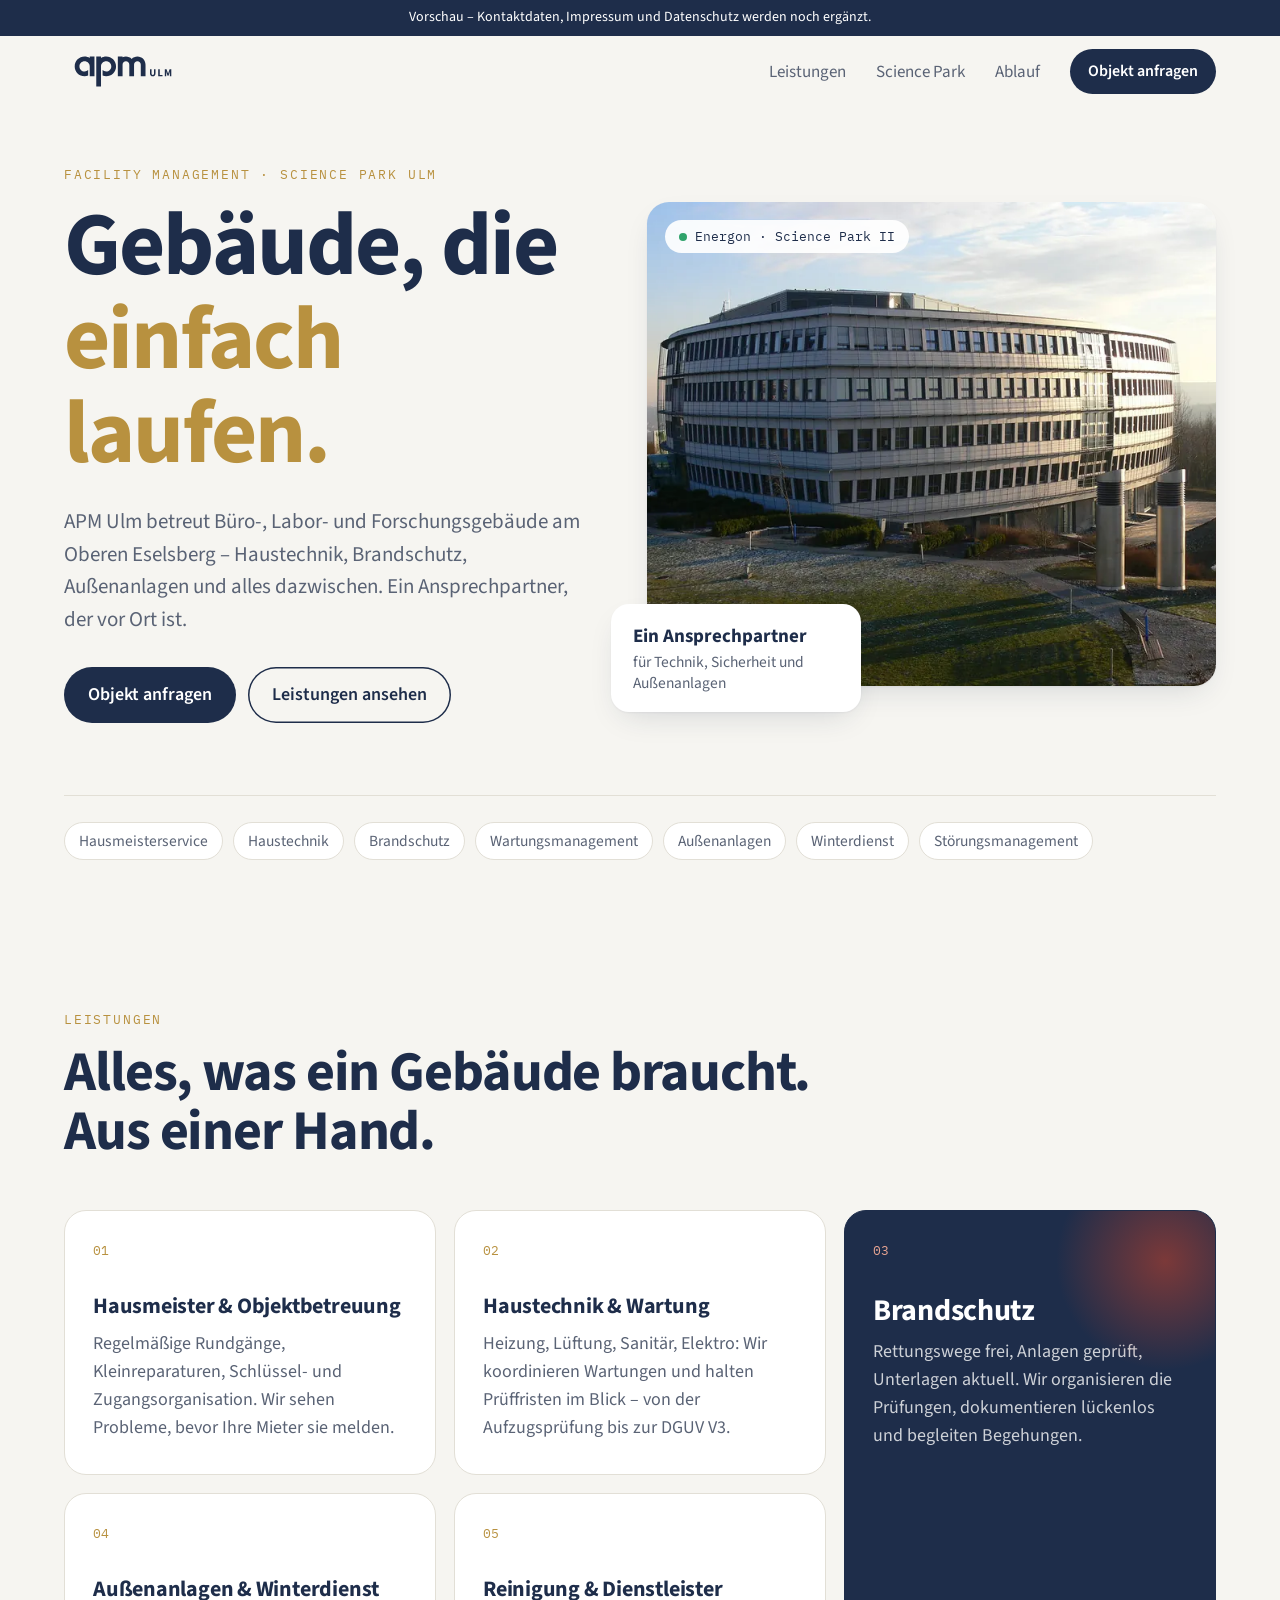
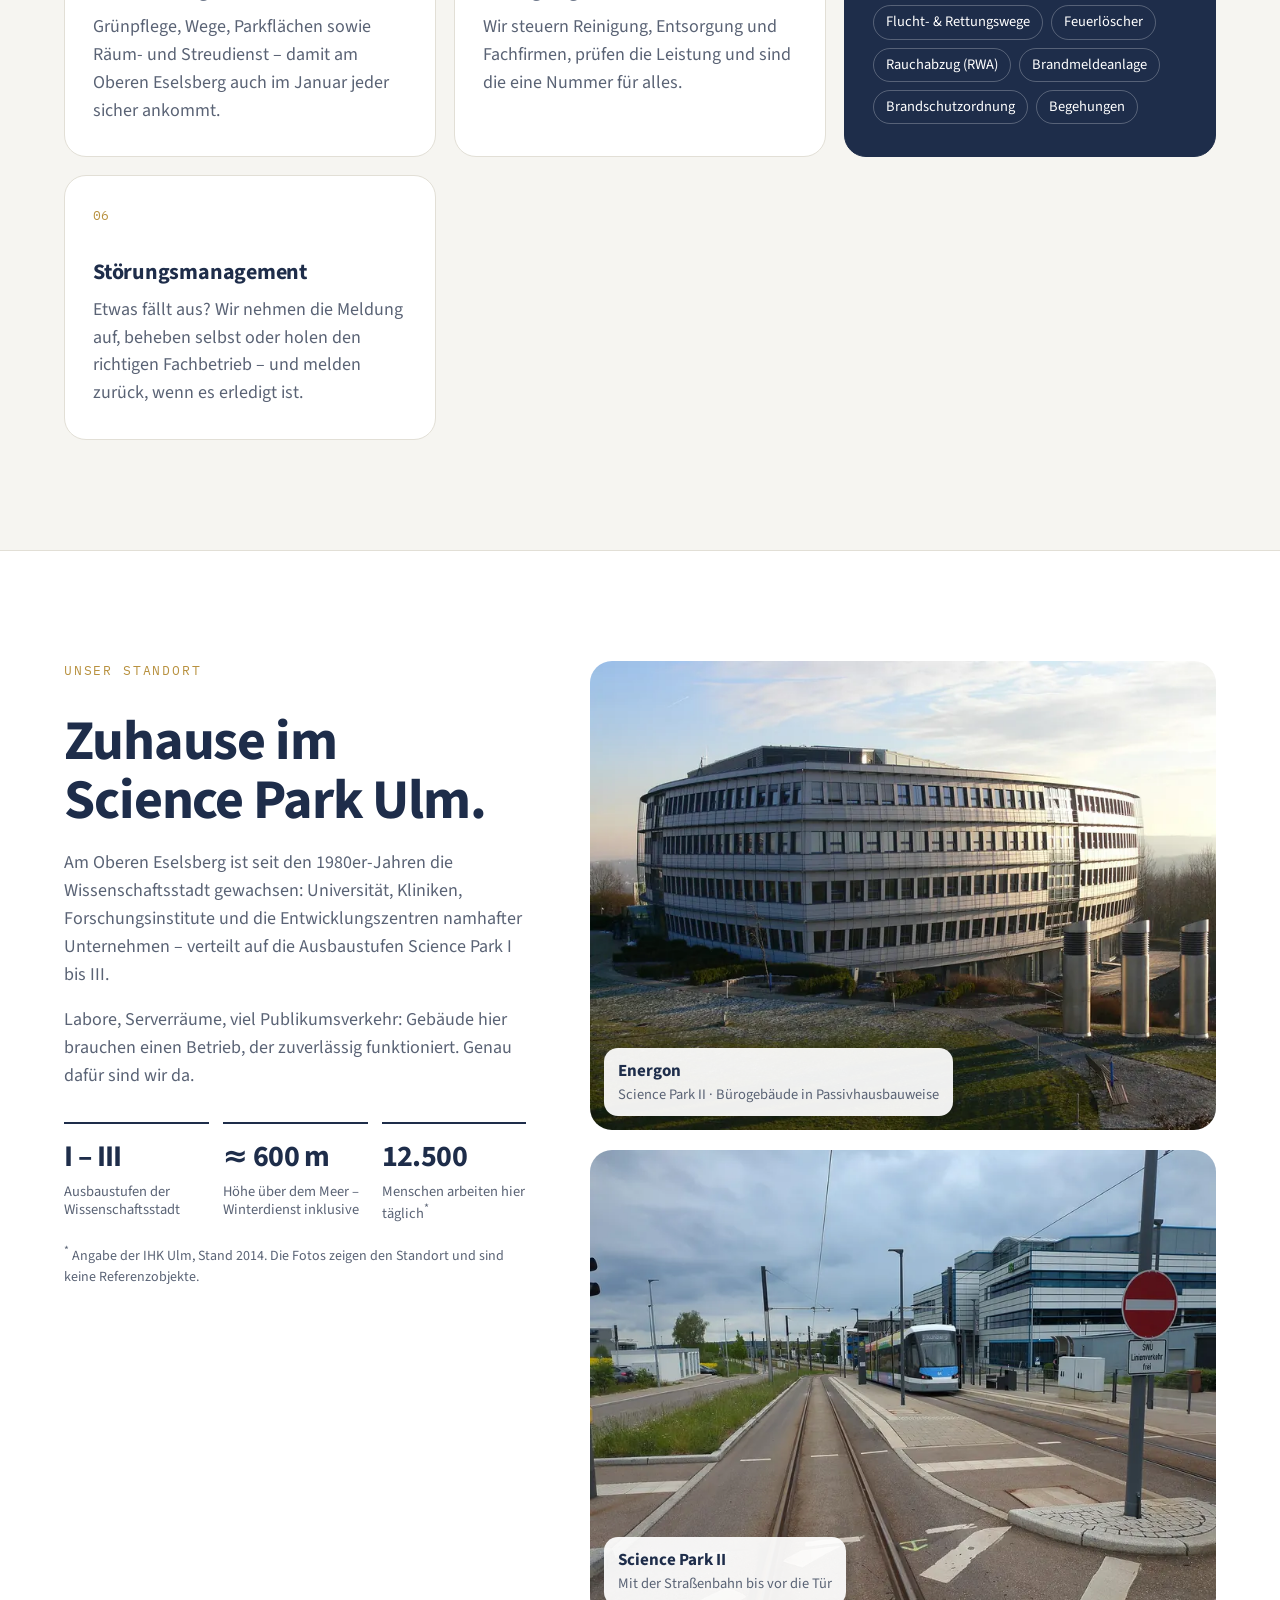
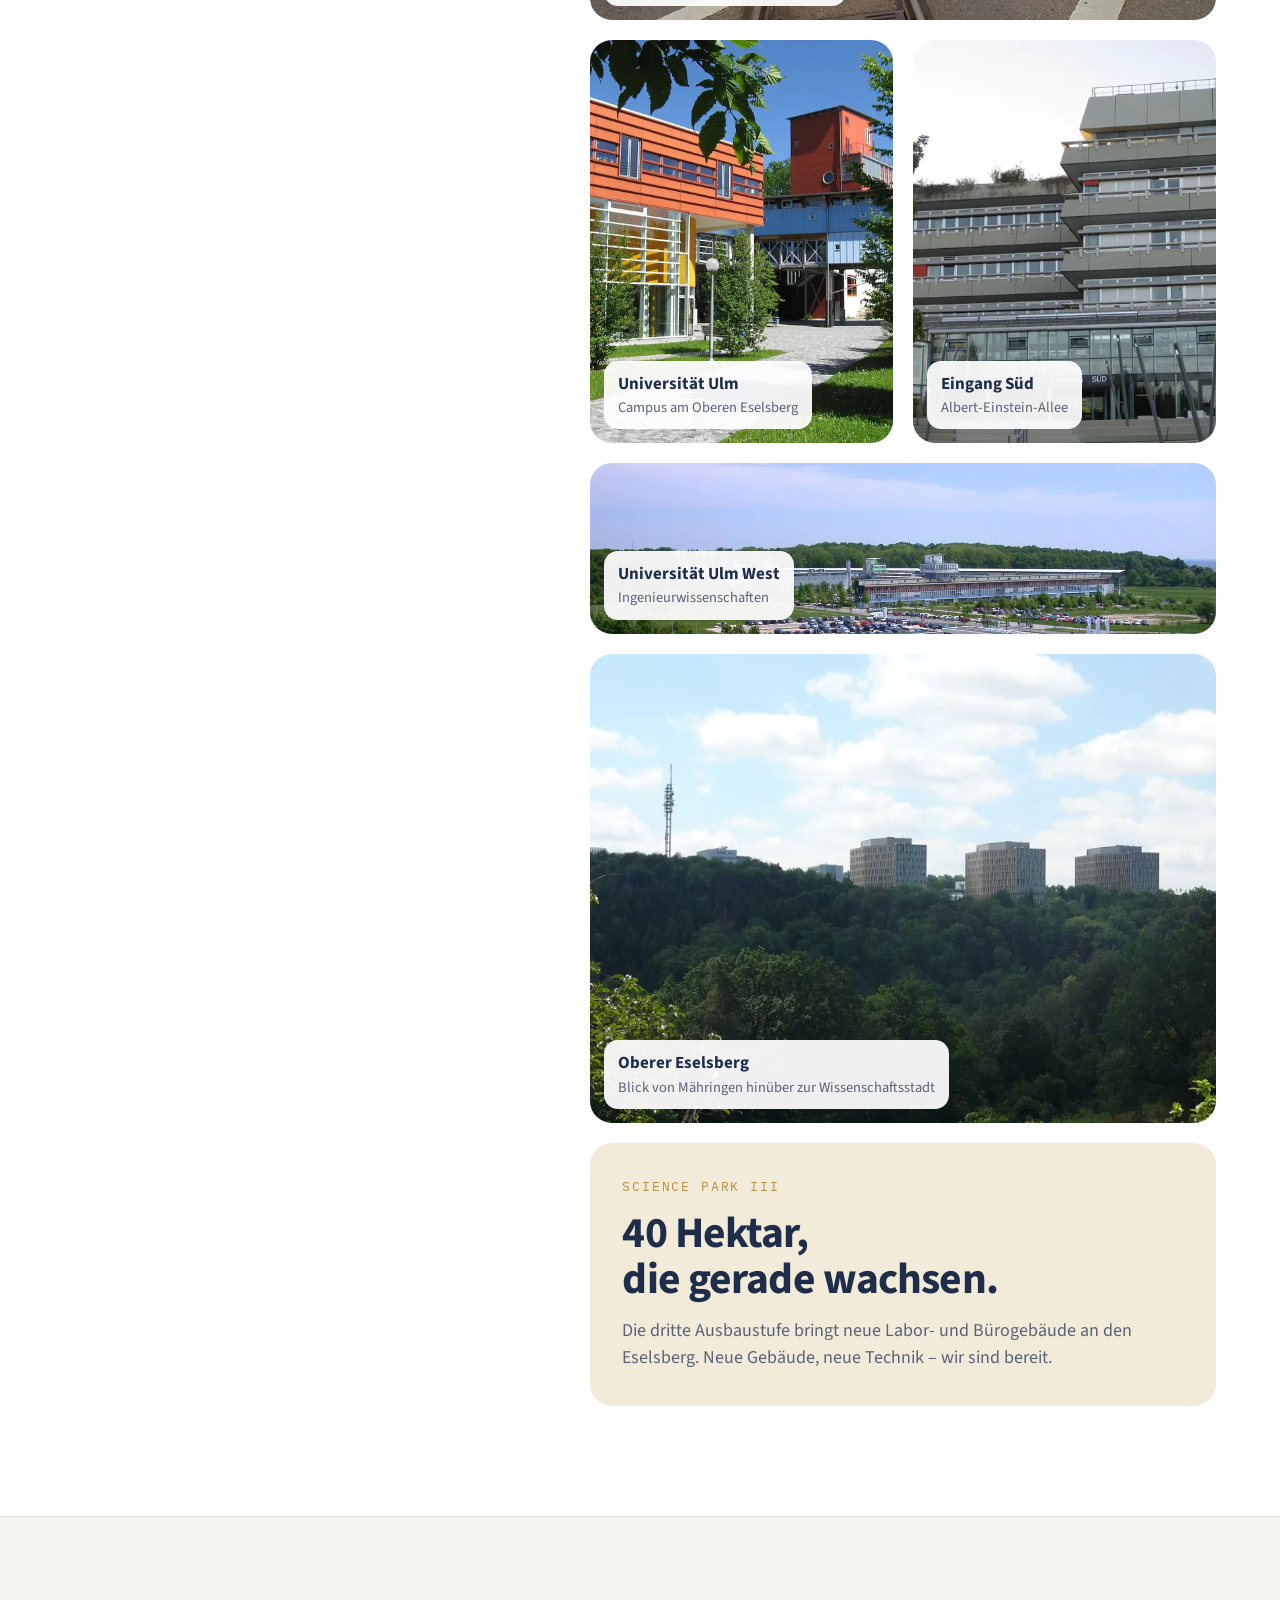
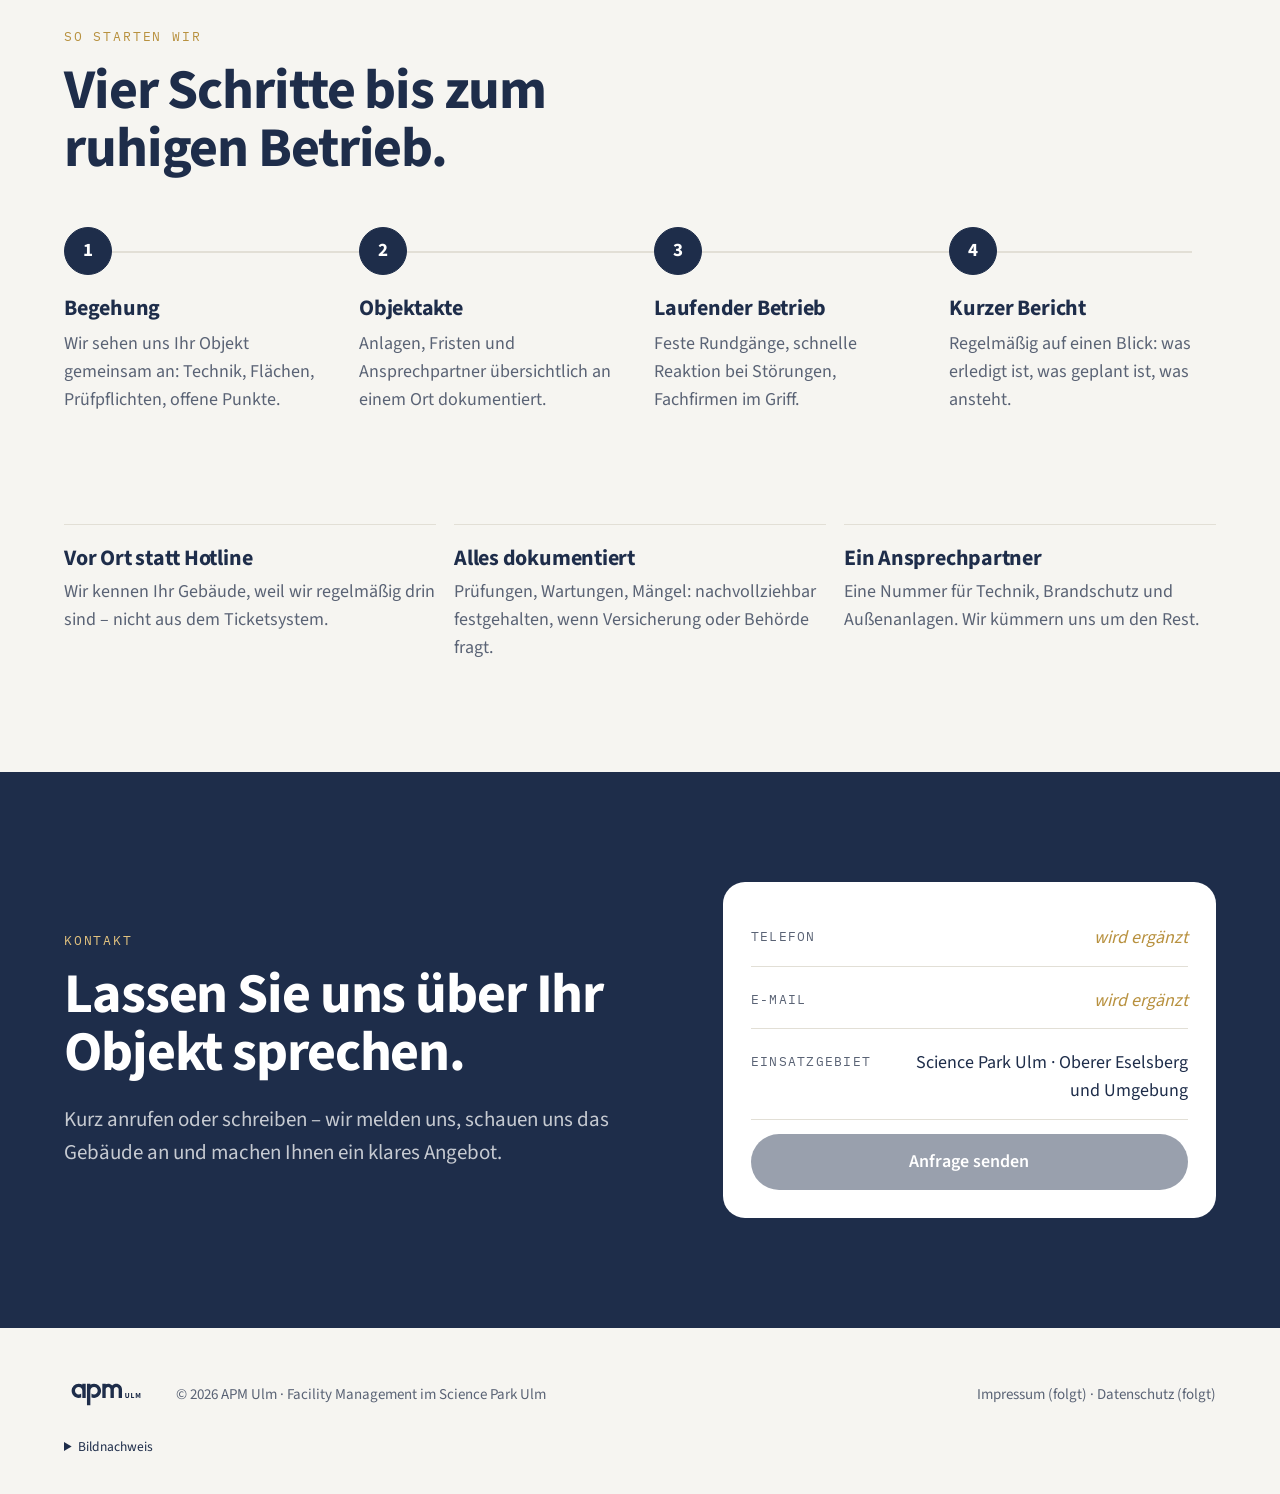
==== index.html @ f55503a0 "APM Ulm: Website V2 – Facility Management Science Park Ulm (hell) Co-Authored-By: Claude Opus 5.5 <n" ====
<!doctype html>
<html lang="de">
<head>
<meta charset="utf-8">
<meta name="viewport" content="width=device-width, initial-scale=1">
<title>APM Ulm – Facility Management im Science Park Ulm</title>
<meta name="description" content="Facility Management und Hausmeisterservice im Science Park Ulm: Haustechnik, Brandschutz, Außenanlagen, Winterdienst und Störungsmanagement aus einer Hand.">
<meta name="robots" content="noindex, nofollow">
<meta property="og:title" content="APM Ulm – Facility Management im Science Park Ulm">
<meta property="og:description" content="Gebäude, die einfach laufen. Haustechnik, Brandschutz und Objektbetreuung am Oberen Eselsberg.">
<meta property="og:image" content="img/energon-1600.webp">
<meta name="theme-color" content="#F6F5F1">
<link rel="icon" href="img/logo.svg" type="image/svg+xml">
<link rel="preload" href="fonts/source-sans-3.woff2" as="font" type="font/woff2" crossorigin>
<link rel="stylesheet" href="style.css">
</head>
<body>

<div class="vorschau">Vorschau – Kontaktdaten, Impressum und Datenschutz werden noch ergänzt.</div>

<header class="kopf" id="top">
  <div class="wrap kopf-in">
    <a href="#top" class="logo" aria-label="APM Ulm – zur Startseite"><img src="img/logo.svg" alt="APM Ulm" width="132" height="58"></a>
    <nav class="nav" aria-label="Hauptnavigation">
      <a href="#leistungen">Leistungen</a>
      <a href="#standort">Science Park</a>
      <a href="#ablauf">Ablauf</a>
      <a href="#kontakt" class="btn btn-klein">Objekt anfragen</a>
    </nav>
    <button class="menu-btn" aria-label="Menü öffnen" aria-expanded="false"><span></span><span></span></button>
  </div>
</header>

<main>

<!-- HERO -->
<section class="hero">
  <div class="wrap hero-grid">
    <div class="hero-text">
      <p class="eyebrow reveal">Facility Management · Science Park Ulm</p>
      <h1 class="reveal">Gebäude, die <em>einfach laufen.</em></h1>
      <p class="lead reveal">APM Ulm betreut Büro-, Labor- und Forschungsgebäude am Oberen Eselsberg – Haustechnik, Brandschutz, Außenanlagen und alles dazwischen. Ein Ansprechpartner, der vor Ort ist.</p>
      <div class="hero-cta reveal">
        <a href="#kontakt" class="btn">Objekt anfragen</a>
        <a href="#leistungen" class="btn btn-linie">Leistungen ansehen</a>
      </div>
    </div>
    <figure class="hero-bild reveal">
      <img src="img/energon-1600.webp" srcset="img/energon-800.webp 800w, img/energon-1600.webp 1600w" sizes="(max-width: 900px) 100vw, 55vw" alt="Bürogebäude Energon im Science Park II am Oberen Eselsberg in Ulm" width="1600" height="1200" fetchpriority="high">
      <figcaption class="chip"><span class="punkt"></span>Energon · Science Park II</figcaption>
      <div class="hero-karte">
        <strong>Ein Ansprechpartner</strong>
        <span>für Technik, Sicherheit und Außenanlagen</span>
      </div>
    </figure>
  </div>
  <div class="wrap">
    <ul class="stichworte reveal" aria-label="Leistungen im Überblick">
      <li>Hausmeisterservice</li><li>Haustechnik</li><li>Brandschutz</li><li>Wartungsmanagement</li><li>Außenanlagen</li><li>Winterdienst</li><li>Störungsmanagement</li>
    </ul>
  </div>
</section>

<!-- LEISTUNGEN -->
<section class="abschnitt" id="leistungen">
  <div class="wrap">
    <div class="kopfzeile reveal">
      <p class="eyebrow">Leistungen</p>
      <h2>Alles, was ein Gebäude braucht.<br>Aus einer Hand.</h2>
    </div>
    <div class="bento">
      <article class="karte reveal">
        <span class="nr">01</span>
        <h3>Hausmeister &amp; Objektbetreuung</h3>
        <p>Regelmäßige Rundgänge, Kleinreparaturen, Schlüssel- und Zugangsorganisation. Wir sehen Probleme, bevor Ihre Mieter sie melden.</p>
      </article>
      <article class="karte reveal">
        <span class="nr">02</span>
        <h3>Haustechnik &amp; Wartung</h3>
        <p>Heizung, Lüftung, Sanitär, Elektro: Wir koordinieren Wartungen und halten Prüffristen im Blick – von der Aufzugsprüfung bis zur DGUV&nbsp;V3.</p>
      </article>
      <article class="karte karte-brand reveal">
        <span class="nr">03</span>
        <h3>Brandschutz</h3>
        <p>Rettungswege frei, Anlagen geprüft, Unterlagen aktuell. Wir organisieren die Prüfungen, dokumentieren lückenlos und begleiten Begehungen.</p>
        <ul class="tags">
          <li>Flucht- &amp; Rettungswege</li><li>Feuerlöscher</li><li>Rauchabzug (RWA)</li><li>Brandmeldeanlage</li><li>Brandschutzordnung</li><li>Begehungen</li>
        </ul>
      </article>
      <article class="karte reveal">
        <span class="nr">04</span>
        <h3>Außenanlagen &amp; Winterdienst</h3>
        <p>Grünpflege, Wege, Parkflächen sowie Räum- und Streudienst – damit am Oberen Eselsberg auch im Januar jeder sicher ankommt.</p>
      </article>
      <article class="karte reveal">
        <span class="nr">05</span>
        <h3>Reinigung &amp; Dienstleister</h3>
        <p>Wir steuern Reinigung, Entsorgung und Fachfirmen, prüfen die Leistung und sind die eine Nummer für alles.</p>
      </article>
      <article class="karte reveal">
        <span class="nr">06</span>
        <h3>Störungsmanagement</h3>
        <p>Etwas fällt aus? Wir nehmen die Meldung auf, beheben selbst oder holen den richtigen Fachbetrieb – und melden zurück, wenn es erledigt ist.</p>
      </article>
    </div>
  </div>
</section>

<!-- STANDORT -->
<section class="abschnitt standort" id="standort">
  <div class="wrap standort-grid">
    <div class="standort-text">
      <div class="sticky">
        <p class="eyebrow reveal">Unser Standort</p>
        <h2 class="reveal">Zuhause im Science&nbsp;Park Ulm.</h2>
        <p class="reveal">Am Oberen Eselsberg ist seit den 1980er-Jahren die Wissenschaftsstadt gewachsen: Universität, Kliniken, Forschungsinstitute und die Entwicklungszentren namhafter Unternehmen – verteilt auf die Ausbaustufen Science Park I bis III.</p>
        <p class="reveal">Labore, Serverräume, viel Publikumsverkehr: Gebäude hier brauchen einen Betrieb, der zuverlässig funktioniert. Genau dafür sind wir da.</p>
        <dl class="fakten reveal">
          <div><dt>I – III</dt><dd>Ausbaustufen der Wissenschaftsstadt</dd></div>
          <div><dt>≈ 600 m</dt><dd>Höhe über dem Meer – Winterdienst inklusive</dd></div>
          <div><dt>12.500</dt><dd>Menschen arbeiten hier täglich<sup>*</sup></dd></div>
        </dl>
        <p class="klein reveal"><sup>*</sup> Angabe der IHK Ulm, Stand 2014. Die Fotos zeigen den Standort und sind keine Referenzobjekte.</p>
      </div>
    </div>
    <div class="galerie">
      <figure class="foto reveal">
        <img src="img/energon-800.webp" srcset="img/energon-800.webp 800w, img/energon-1600.webp 1600w" sizes="(max-width: 900px) 100vw, 50vw" alt="Bürogebäude Energon im Science Park II" loading="lazy" width="800" height="600">
        <figcaption><strong>Energon</strong><span>Science Park II · Bürogebäude in Passivhausbauweise</span></figcaption>
      </figure>
      <figure class="foto reveal">
        <img src="img/tram-800.webp" srcset="img/tram-800.webp 800w, img/tram-1600.webp 1600w" sizes="(max-width: 900px) 100vw, 50vw" alt="Straßenbahn an der Haltestelle Science Park II" loading="lazy" width="800" height="600">
        <figcaption><strong>Science Park II</strong><span>Mit der Straßenbahn bis vor die Tür</span></figcaption>
      </figure>
      <div class="foto-paar">
        <figure class="foto reveal">
          <img src="img/unibib-800.webp" alt="Gebäude der Universität Ulm mit roter Fassade" loading="lazy" width="800" height="600">
          <figcaption><strong>Universität Ulm</strong><span>Campus am Oberen Eselsberg</span></figcaption>
        </figure>
        <figure class="foto reveal">
          <img src="img/unisued-800.webp" alt="Eingang Süd der Universität Ulm" loading="lazy" width="800" height="579">
          <figcaption><strong>Eingang Süd</strong><span>Albert-Einstein-Allee</span></figcaption>
        </figure>
      </div>
      <figure class="foto foto-breit reveal">
        <img src="img/uniwest-1600.webp" alt="Gebäude der Ingenieurwissenschaften der Universität Ulm" loading="lazy" width="1200" height="327">
        <figcaption><strong>Universität Ulm West</strong><span>Ingenieurwissenschaften</span></figcaption>
      </figure>
      <figure class="foto reveal">
        <img src="img/eselsberg-800.webp" srcset="img/eselsberg-800.webp 800w, img/eselsberg-1600.webp 1600w" sizes="(max-width: 900px) 100vw, 50vw" alt="Blick über den Wald hinüber zum Oberen Eselsberg mit der Wissenschaftsstadt" loading="lazy" width="800" height="600">
        <figcaption><strong>Oberer Eselsberg</strong><span>Blick von Mähringen hinüber zur Wissenschaftsstadt</span></figcaption>
      </figure>
      <div class="zukunft reveal">
        <p class="eyebrow">Science Park III</p>
        <p class="gross">40 Hektar,<br>die gerade wachsen.</p>
        <p>Die dritte Ausbaustufe bringt neue Labor- und Bürogebäude an den Eselsberg. Neue Gebäude, neue Technik – wir sind bereit.</p>
      </div>
    </div>
  </div>
</section>

<!-- ABLAUF -->
<section class="abschnitt" id="ablauf">
  <div class="wrap">
    <div class="kopfzeile reveal">
      <p class="eyebrow">So starten wir</p>
      <h2>Vier Schritte bis zum<br>ruhigen Betrieb.</h2>
    </div>
    <ol class="schritte">
      <li class="reveal"><span class="kreis">1</span><h3>Begehung</h3><p>Wir sehen uns Ihr Objekt gemeinsam an: Technik, Flächen, Prüfpflichten, offene Punkte.</p></li>
      <li class="reveal"><span class="kreis">2</span><h3>Objektakte</h3><p>Anlagen, Fristen und Ansprechpartner übersichtlich an einem Ort dokumentiert.</p></li>
      <li class="reveal"><span class="kreis">3</span><h3>Laufender Betrieb</h3><p>Feste Rundgänge, schnelle Reaktion bei Störungen, Fachfirmen im Griff.</p></li>
      <li class="reveal"><span class="kreis">4</span><h3>Kurzer Bericht</h3><p>Regelmäßig auf einen Blick: was erledigt ist, was geplant ist, was ansteht.</p></li>
    </ol>
  </div>
</section>

<!-- WARUM -->
<section class="abschnitt warum">
  <div class="wrap warum-grid">
    <div class="reveal"><h3>Vor Ort statt Hotline</h3><p>Wir kennen Ihr Gebäude, weil wir regelmäßig drin sind – nicht aus dem Ticketsystem.</p></div>
    <div class="reveal"><h3>Alles dokumentiert</h3><p>Prüfungen, Wartungen, Mängel: nachvollziehbar festgehalten, wenn Versicherung oder Behörde fragt.</p></div>
    <div class="reveal"><h3>Ein Ansprechpartner</h3><p>Eine Nummer für Technik, Brandschutz und Außenanlagen. Wir kümmern uns um den Rest.</p></div>
  </div>
</section>

<!-- KONTAKT -->
<section class="abschnitt kontakt" id="kontakt">
  <div class="wrap kontakt-grid">
    <div class="reveal">
      <p class="eyebrow">Kontakt</p>
      <h2>Lassen Sie uns über Ihr Objekt sprechen.</h2>
      <p class="lead">Kurz anrufen oder schreiben – wir melden uns, schauen uns das Gebäude an und machen Ihnen ein klares Angebot.</p>
    </div>
    <div class="kontakt-karte reveal">
      <div class="zeile"><span class="label">Telefon</span><span class="fehlt">wird ergänzt</span></div>
      <div class="zeile"><span class="label">E-Mail</span><span class="fehlt">wird ergänzt</span></div>
      <div class="zeile"><span class="label">Einsatzgebiet</span><span>Science Park Ulm · Oberer Eselsberg und Umgebung</span></div>
      <a class="btn btn-voll" href="#kontakt" aria-disabled="true">Anfrage senden</a>
    </div>
  </div>
</section>

</main>

<footer class="fuss">
  <div class="wrap fuss-in">
    <img src="img/logo.svg" alt="APM Ulm" width="96" height="42">
    <p>© 2026 APM Ulm · Facility Management im Science Park Ulm</p>
    <p class="links"><span>Impressum (folgt)</span> · <span>Datenschutz (folgt)</span></p>
  </div>
  <details class="wrap bildnachweis">
    <summary>Bildnachweis</summary>
    <ul>
      <li>Energon: G8w, <a href="https://commons.wikimedia.org/wiki/File:Ulm_Energon.jpg" rel="noopener">Wikimedia Commons</a>, <a href="https://creativecommons.org/licenses/by-sa/3.0/deed.de" rel="noopener">CC BY-SA 3.0</a></li>
      <li>Haltestelle Science Park II: Dehenkt, <a href="https://commons.wikimedia.org/wiki/File:Haltestelle_Science_Park_II_2026.jpg" rel="noopener">Wikimedia Commons</a>, CC0</li>
      <li>Universität Ulm: Candidus, <a href="https://commons.wikimedia.org/wiki/File:Universit%C3%A4t_Ulm.jpg" rel="noopener">Wikimedia Commons</a>, <a href="https://creativecommons.org/licenses/by-sa/3.0/deed.de" rel="noopener">CC BY-SA 3.0</a></li>
      <li>Universität Ulm Eingang Süd: Ralph.schneider, <a href="https://commons.wikimedia.org/wiki/File:Universitaet_ulm_eingang_sued.JPG" rel="noopener">Wikimedia Commons</a>, <a href="https://creativecommons.org/licenses/by-sa/3.0/deed.de" rel="noopener">CC BY-SA 3.0</a></li>
      <li>Universität Ulm West: Kai11 at German Wikipedia, <a href="https://commons.wikimedia.org/wiki/File:DE_BW_Ulm-Uni-West.jpg" rel="noopener">Wikimedia Commons</a>, <a href="https://creativecommons.org/licenses/by-sa/3.0/deed.de" rel="noopener">CC BY-SA 3.0</a></li>
      <li>Blick zum Eselsberg: Martinus KE, <a href="https://commons.wikimedia.org/wiki/File:Blick_zum_Eselsberg_-_2026-07-09_-_108b.jpg" rel="noopener">Wikimedia Commons</a>, <a href="https://creativecommons.org/licenses/by-sa/4.0/deed.de" rel="noopener">CC BY-SA 4.0</a></li>
    </ul>
    <p>Bilder verkleinert und ins WebP-Format umgewandelt; die Bearbeitungen stehen unter derselben Lizenz.</p>
  </details>
</footer>

<script src="main.js" defer></script>
</body>
</html>
---- style.css ----
@font-face{font-family:"Source Sans 3";src:url(fonts/source-sans-3.woff2) format("woff2");font-weight:200 900;font-display:swap}
@font-face{font-family:"Plex Mono";src:url(fonts/plex-mono.woff2) format("woff2");font-weight:400;font-display:swap}

:root{
  --bg:#F6F5F1; --papier:#FFFFFF; --tinte:#1E2D4A; --grau:#5A6375; --linie:#E2DFD6;
  --gold:#B8913F; --gold-hell:#F3EBDA; --feuer:#C8432B;
  --rund:22px; --schatten:0 1px 2px rgba(30,45,74,.05),0 12px 32px -12px rgba(30,45,74,.18);
  --max:1200px;
}
*{box-sizing:border-box}
html{scroll-behavior:smooth;scroll-padding-top:84px}
body{margin:0;background:var(--bg);color:var(--tinte);font-family:"Source Sans 3",system-ui,sans-serif;font-size:18px;line-height:1.55;-webkit-font-smoothing:antialiased;overflow-x:clip}
img{display:block;max-width:100%;height:auto}
a{color:inherit}
h1,h2,h3{margin:0;line-height:1.05;letter-spacing:-.02em;font-weight:700}
h1{font-size:clamp(44px,7vw,92px)}
h1 em{font-style:normal;color:var(--gold)}
h2{font-size:clamp(32px,4.4vw,56px)}
h3{font-size:22px;letter-spacing:-.01em}
p{margin:0}
.wrap{max-width:var(--max);margin:0 auto;padding:0 24px}
.eyebrow{font-family:"Plex Mono",monospace;font-size:13px;letter-spacing:.14em;text-transform:uppercase;color:var(--gold);margin-bottom:14px}
.lead{font-size:clamp(18px,1.7vw,21px);color:var(--grau);max-width:34em}
.klein{font-size:14px;color:var(--grau)}

.vorschau{background:var(--tinte);color:#fff;text-align:center;font-size:14px;padding:7px 16px}

/* Buttons */
.btn{display:inline-flex;align-items:center;gap:10px;background:var(--tinte);color:#fff;text-decoration:none;font-weight:600;padding:14px 24px;border-radius:999px;transition:transform .25s ease,background .25s ease}
.btn:hover{transform:translateY(-2px);background:#2B3F66}
.btn-linie{background:transparent;color:var(--tinte);box-shadow:inset 0 0 0 1.5px var(--tinte)}
.btn-linie:hover{background:var(--tinte);color:#fff}
.btn-klein{padding:10px 18px;font-size:16px}
.btn-voll{width:100%;justify-content:center;margin-top:8px}
.btn[aria-disabled="true"]{opacity:.45;pointer-events:none}

/* Kopf */
.kopf{position:sticky;top:0;z-index:50;background:rgba(246,245,241,.86);backdrop-filter:saturate(1.4) blur(12px);-webkit-backdrop-filter:saturate(1.4) blur(12px);border-bottom:1px solid transparent;transition:border-color .3s}
.kopf.gescrollt{border-color:var(--linie)}
.kopf-in{display:flex;align-items:center;justify-content:space-between;height:72px}
.logo img{width:118px;height:auto}
.nav{display:flex;align-items:center;gap:30px;font-size:17px}
.nav a:not(.btn){text-decoration:none;color:var(--grau);transition:color .2s}
.nav a:not(.btn):hover{color:var(--tinte)}
.menu-btn{display:none;background:none;border:0;width:44px;height:44px;padding:10px;cursor:pointer}
.menu-btn span{display:block;height:2px;background:var(--tinte);margin:6px 0;transition:transform .3s}

/* Hero */
.hero{padding:56px 0 40px}
.hero-grid{display:grid;grid-template-columns:1fr 1.08fr;gap:56px;align-items:center}
.hero-text h1{margin-bottom:24px}
.hero-cta{display:flex;flex-wrap:wrap;gap:12px;margin-top:32px}
.hero-bild{position:relative;margin:0}
.hero-bild img{border-radius:var(--rund);aspect-ratio:4/3.4;object-fit:cover;width:100%;box-shadow:var(--schatten)}
.chip{position:absolute;top:18px;left:18px;background:rgba(255,255,255,.92);border-radius:999px;padding:7px 14px;font-family:"Plex Mono",monospace;font-size:12.5px;display:flex;align-items:center;gap:8px}
.punkt{width:8px;height:8px;border-radius:50%;background:#2FA36B;box-shadow:0 0 0 0 rgba(47,163,107,.5);animation:puls 2.4s infinite}
@keyframes puls{70%{box-shadow:0 0 0 9px rgba(47,163,107,0)}100%{box-shadow:0 0 0 0 rgba(47,163,107,0)}}
.hero-karte{position:absolute;left:-36px;bottom:-26px;background:var(--papier);border-radius:18px;padding:18px 22px;box-shadow:var(--schatten);display:flex;flex-direction:column;max-width:250px}
.hero-karte strong{font-size:19px}
.hero-karte span{color:var(--grau);font-size:15.5px;line-height:1.35}
.stichworte{list-style:none;padding:0;margin:72px 0 0;display:flex;flex-wrap:wrap;gap:10px 10px;border-top:1px solid var(--linie);padding-top:26px}
.stichworte li{font-size:15.5px;color:var(--grau);padding:6px 14px;border:1px solid var(--linie);border-radius:999px;background:var(--papier)}

/* Abschnitte */
.abschnitt{padding:110px 0}
.kopfzeile{margin-bottom:48px;max-width:760px}

/* Bento */
.bento{display:grid;grid-template-columns:repeat(3,1fr);gap:18px}
.karte{background:var(--papier);border:1px solid var(--linie);border-radius:var(--rund);padding:30px 28px 32px;display:flex;flex-direction:column;gap:12px;transition:transform .35s ease,box-shadow .35s ease}
.karte:hover{transform:translateY(-4px);box-shadow:var(--schatten)}
.karte p{color:var(--grau)}
.nr{font-family:"Plex Mono",monospace;font-size:13px;color:var(--gold);margin-bottom:22px}
.karte-brand{grid-row:span 2;grid-column:3;background:var(--tinte);color:#fff;border-color:var(--tinte);position:relative;overflow:hidden}
.karte-brand::before{content:"";position:absolute;right:-60px;top:-60px;width:220px;height:220px;border-radius:50%;background:radial-gradient(circle,rgba(200,67,43,.55),rgba(200,67,43,0) 70%)}
.karte-brand p{color:rgba(255,255,255,.78)}
.karte-brand .nr{color:#E9A592}
.karte-brand h3{font-size:30px}
.tags{list-style:none;padding:0;margin:auto 0 0;display:flex;flex-wrap:wrap;gap:8px;padding-top:24px}
.tags li{font-size:14.5px;border:1px solid rgba(255,255,255,.25);border-radius:999px;padding:5px 12px}

/* Standort */
.standort{background:var(--papier);border-top:1px solid var(--linie);border-bottom:1px solid var(--linie)}
.standort-grid{display:grid;grid-template-columns:.85fr 1.15fr;gap:64px}
.sticky{position:sticky;top:110px;display:flex;flex-direction:column;gap:18px}
.sticky > p:not(.eyebrow):not(.klein){color:var(--grau)}
.fakten{display:grid;grid-template-columns:repeat(3,1fr);gap:14px;margin:14px 0 0}
.fakten div{border-top:2px solid var(--tinte);padding-top:10px}
.fakten dt{font-size:30px;font-weight:700;letter-spacing:-.02em}
.fakten dd{margin:2px 0 0;font-size:14.5px;color:var(--grau);line-height:1.3}
.galerie{display:flex;flex-direction:column;gap:20px}
.foto{margin:0;position:relative;border-radius:var(--rund);overflow:hidden;background:var(--bg)}
.foto img{width:100%;aspect-ratio:4/3;object-fit:cover;transition:transform 1.2s cubic-bezier(.2,.7,.2,1)}
.foto:hover img{transform:scale(1.04)}
.foto-breit img{aspect-ratio:1200/327}
.foto figcaption{position:absolute;left:14px;bottom:14px;right:14px;display:flex;flex-direction:column;background:rgba(255,255,255,.93);border-radius:14px;padding:10px 14px;max-width:max-content}
.foto figcaption strong{font-size:17px}
.foto figcaption span{font-size:14.5px;color:var(--grau)}
.foto-paar{display:grid;grid-template-columns:1fr 1fr;gap:20px}
.foto-paar .foto img{aspect-ratio:3/4}
.zukunft{background:var(--gold-hell);border-radius:var(--rund);padding:34px 32px}
.zukunft .gross{font-size:clamp(30px,3.4vw,44px);font-weight:700;letter-spacing:-.02em;line-height:1.05;margin-bottom:14px}
.zukunft p:last-child{color:var(--grau)}

/* Ablauf */
.schritte{list-style:none;padding:0;margin:0;display:grid;grid-template-columns:repeat(4,1fr);gap:28px;position:relative}
.schritte::before{content:"";position:absolute;left:24px;right:24px;top:24px;height:1.5px;background:linear-gradient(90deg,var(--tinte) var(--fortschritt,0%),var(--linie) var(--fortschritt,0%));transition:--fortschritt 1s}
.schritte li{position:relative;display:flex;flex-direction:column;gap:10px}
.kreis{width:48px;height:48px;border-radius:50%;background:var(--bg);border:1.5px solid var(--tinte);display:grid;place-items:center;font-weight:700;font-size:19px;margin-bottom:12px;position:relative;z-index:1;transition:background .4s,color .4s}
.schritte li.sichtbar .kreis{background:var(--tinte);color:#fff}
.schritte p{color:var(--grau)}

/* Warum */
.warum{padding-top:0}
.warum-grid{display:grid;grid-template-columns:repeat(3,1fr);gap:18px}
.warum-grid > div{border-top:1px solid var(--linie);padding-top:22px;display:flex;flex-direction:column;gap:8px}
.warum-grid p{color:var(--grau)}

/* Kontakt */
.kontakt{background:var(--tinte);color:#fff}
.kontakt .lead{color:rgba(255,255,255,.75);margin-top:20px}
.kontakt .eyebrow{color:#E2C27F}
.kontakt-grid{display:grid;grid-template-columns:1.1fr .9fr;gap:56px;align-items:center}
.kontakt-karte{background:var(--papier);color:var(--tinte);border-radius:var(--rund);padding:28px;display:flex;flex-direction:column;gap:6px}
.zeile{display:flex;justify-content:space-between;gap:16px;padding:14px 0;border-bottom:1px solid var(--linie)}
.label{font-family:"Plex Mono",monospace;font-size:12.5px;letter-spacing:.1em;text-transform:uppercase;color:var(--grau);padding-top:3px}
.zeile span:last-child{text-align:right}
.fehlt{color:var(--gold);font-style:italic}

/* Fuß */
.fuss{padding:48px 0 36px;font-size:15px;color:var(--grau)}
.fuss-in{display:flex;flex-wrap:wrap;align-items:center;gap:12px 28px}
.fuss-in img{width:84px}
.fuss .links{margin-left:auto}
.bildnachweis{margin-top:24px;font-size:13.5px}
.bildnachweis summary{cursor:pointer;color:var(--tinte)}
.bildnachweis ul{padding-left:18px;margin:10px 0}

/* Einblenden */
.reveal{opacity:0;transform:translateY(22px);transition:opacity .8s cubic-bezier(.2,.7,.2,1),transform .8s cubic-bezier(.2,.7,.2,1)}
.reveal.sichtbar{opacity:1;transform:none}
.hero .reveal:nth-child(2){transition-delay:.08s}.hero .reveal:nth-child(3){transition-delay:.16s}.hero .reveal:nth-child(4){transition-delay:.24s}
.hero-bild.reveal{transition-delay:.12s}
.bento .karte:nth-child(2),.schritte li:nth-child(2),.warum-grid>div:nth-child(2){transition-delay:.08s}
.bento .karte:nth-child(3),.schritte li:nth-child(3),.warum-grid>div:nth-child(3){transition-delay:.16s}
.schritte li:nth-child(4){transition-delay:.24s}

/* Tablet & Handy */
@media (max-width:980px){
  .hero-grid,.standort-grid,.kontakt-grid{grid-template-columns:1fr;gap:40px}
  .hero-karte{left:16px;bottom:-24px}
  .bento{grid-template-columns:1fr 1fr}
  .karte-brand{grid-column:span 2;grid-row:auto}
  .sticky{position:static}
  .schritte{grid-template-columns:1fr 1fr;gap:36px 24px}
  .schritte::before{display:none}
}
@media (max-width:720px){
  body{font-size:17px}
  .nav{position:absolute;left:0;right:0;top:100%;flex-direction:column;align-items:flex-start;gap:0;background:var(--bg);padding:8px 24px 24px;border-bottom:1px solid var(--linie);opacity:0;visibility:hidden;transform:translateY(-8px);transition:opacity .25s ease,transform .25s ease,visibility 0s .25s}
  .nav a{padding:14px 0;width:100%}
  .nav .btn{margin-top:10px;justify-content:center}
  .nav.offen{opacity:1;visibility:visible;transform:none;transition:opacity .25s ease,transform .25s ease}
  .menu-btn{display:block}
  .menu-btn[aria-expanded="true"] span:first-child{transform:translateY(4px) rotate(45deg)}
  .menu-btn[aria-expanded="true"] span:last-child{transform:translateY(-4px) rotate(-45deg)}
  .hero{padding-top:32px}
  .stichworte{margin-top:56px}
  .abschnitt{padding:80px 0}
  .bento{grid-template-columns:1fr}
  .karte-brand{grid-column:auto}
  .fakten{grid-template-columns:1fr 1fr 1fr;gap:10px}
  .fakten dt{font-size:24px}
  .foto-paar{grid-template-columns:1fr}
  .foto-paar .foto img{aspect-ratio:4/3}
  .schritte,.warum-grid{grid-template-columns:1fr}
  .zeile{flex-direction:column;gap:2px}
  .zeile span:last-child{text-align:left}
  .fuss .links{margin-left:0}
}
@media (prefers-reduced-motion:reduce){
  *{transition:none!important;animation:none!important;scroll-behavior:auto!important}
  .reveal{opacity:1;transform:none}
}
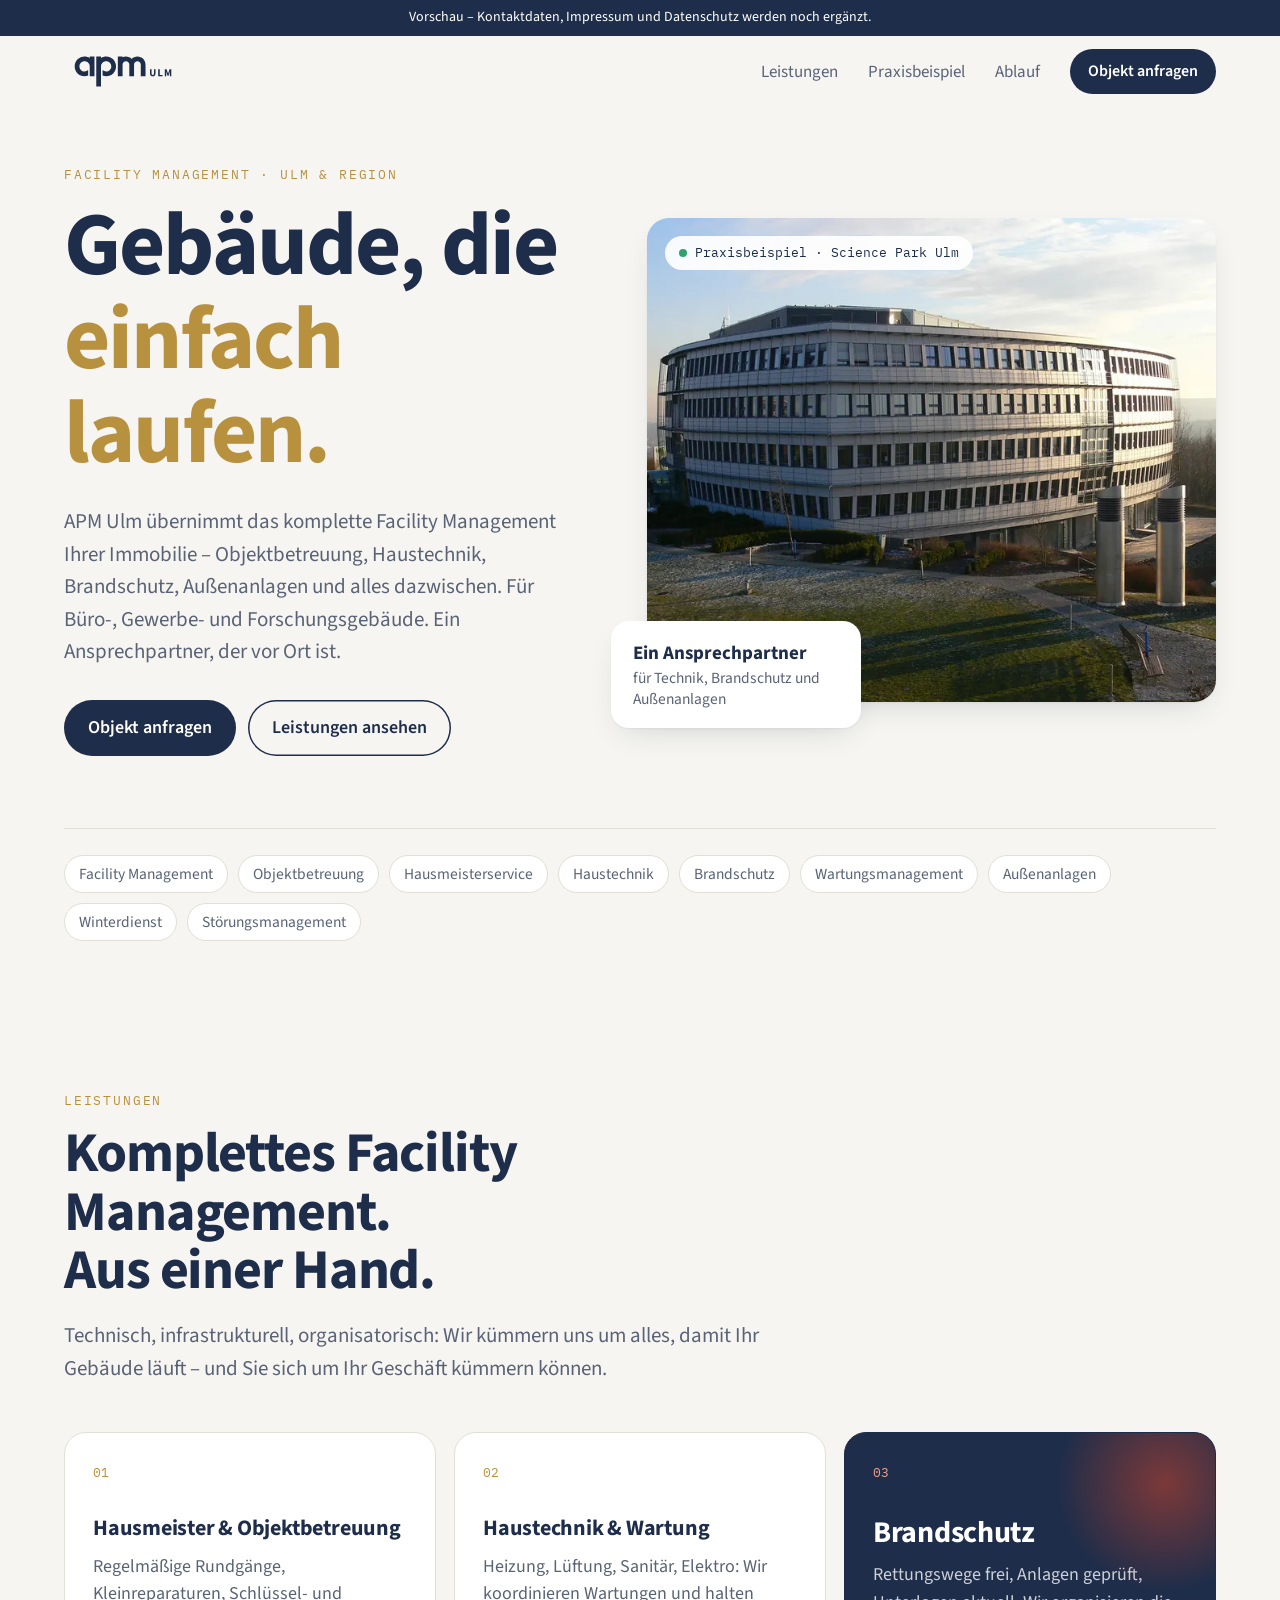
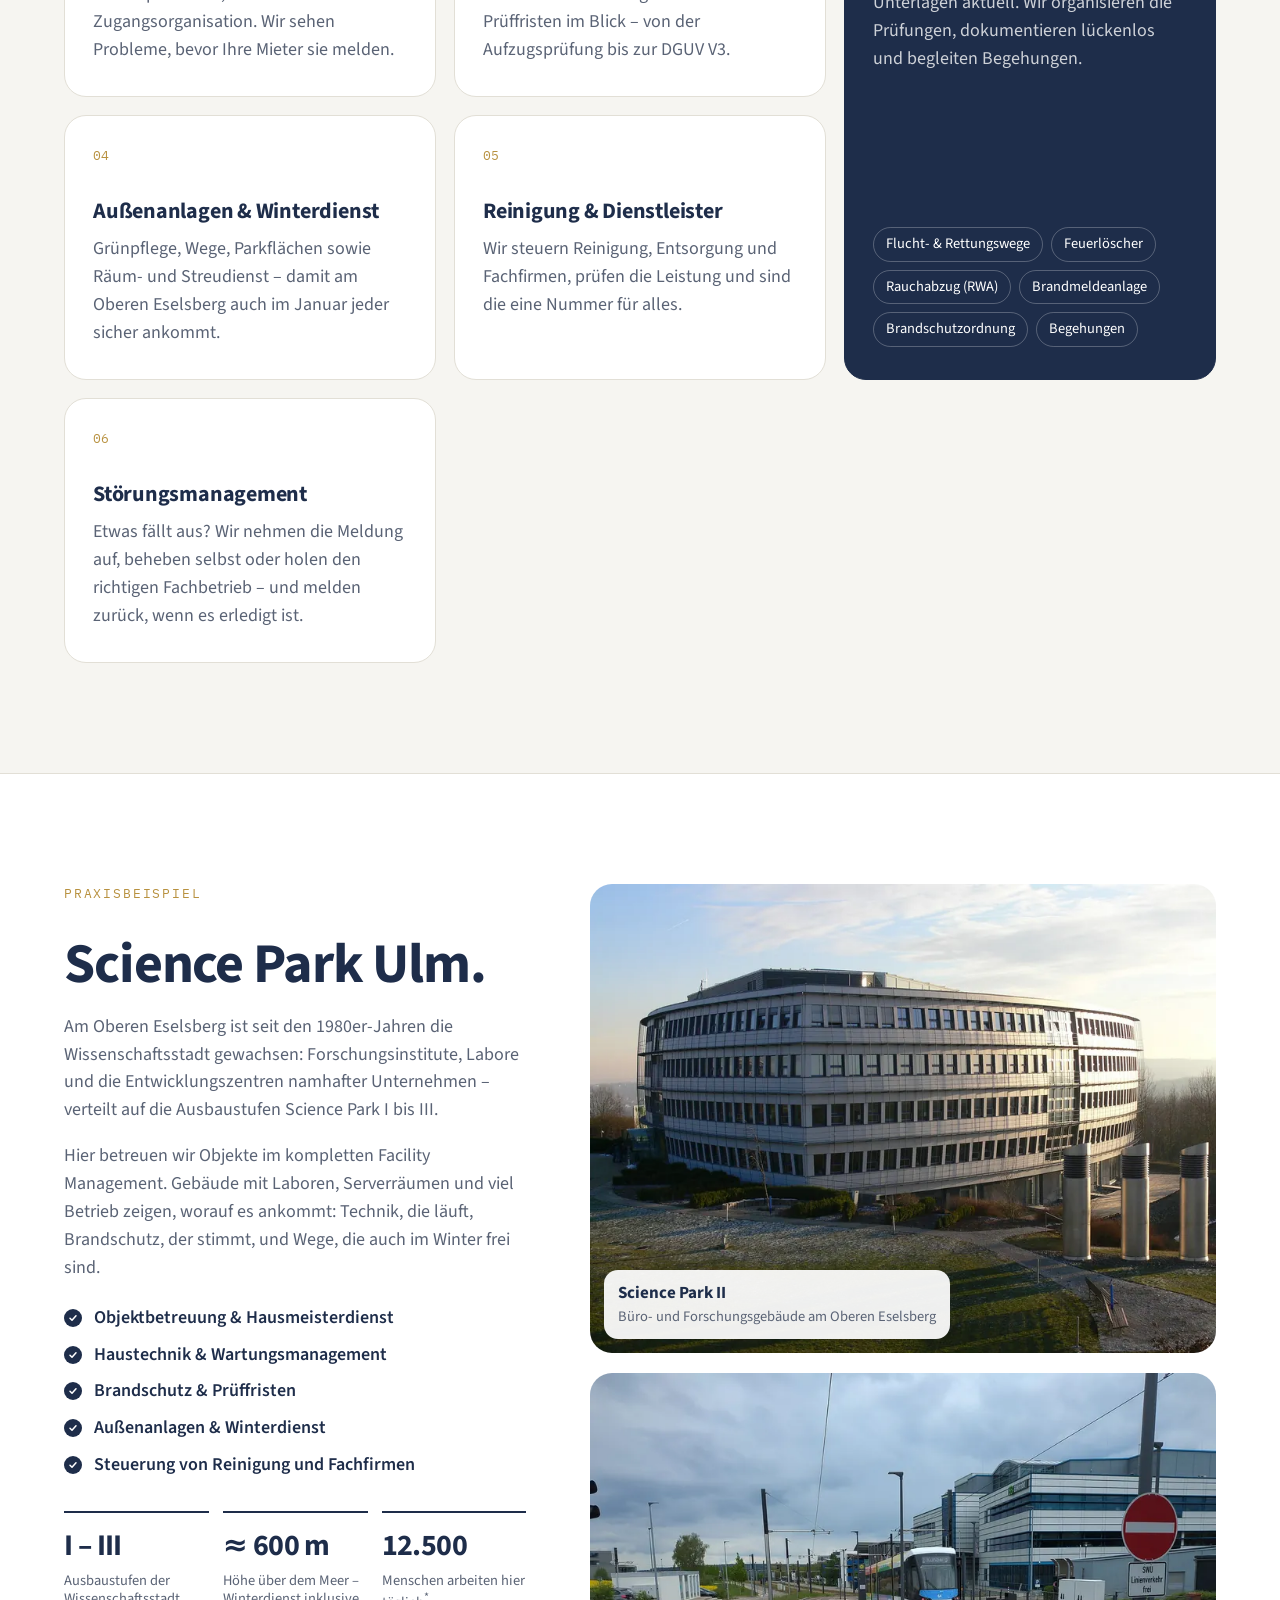
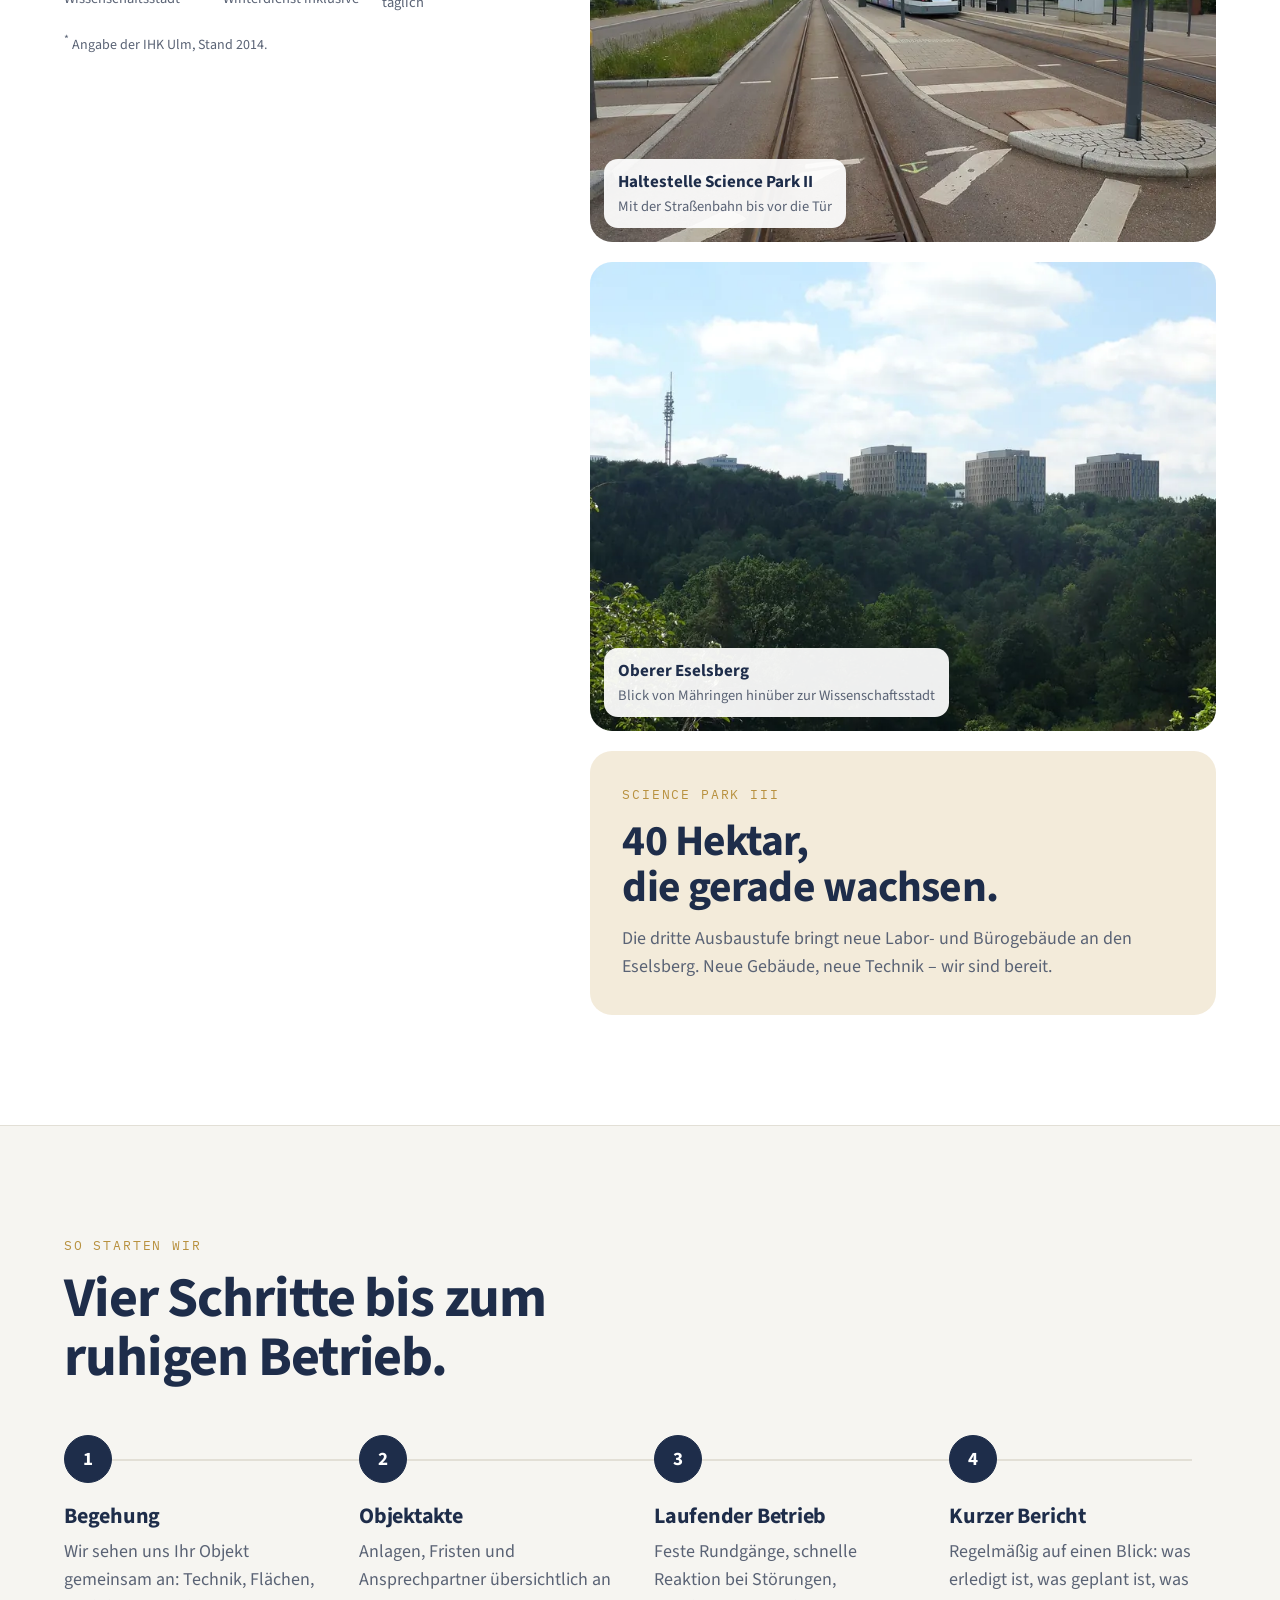
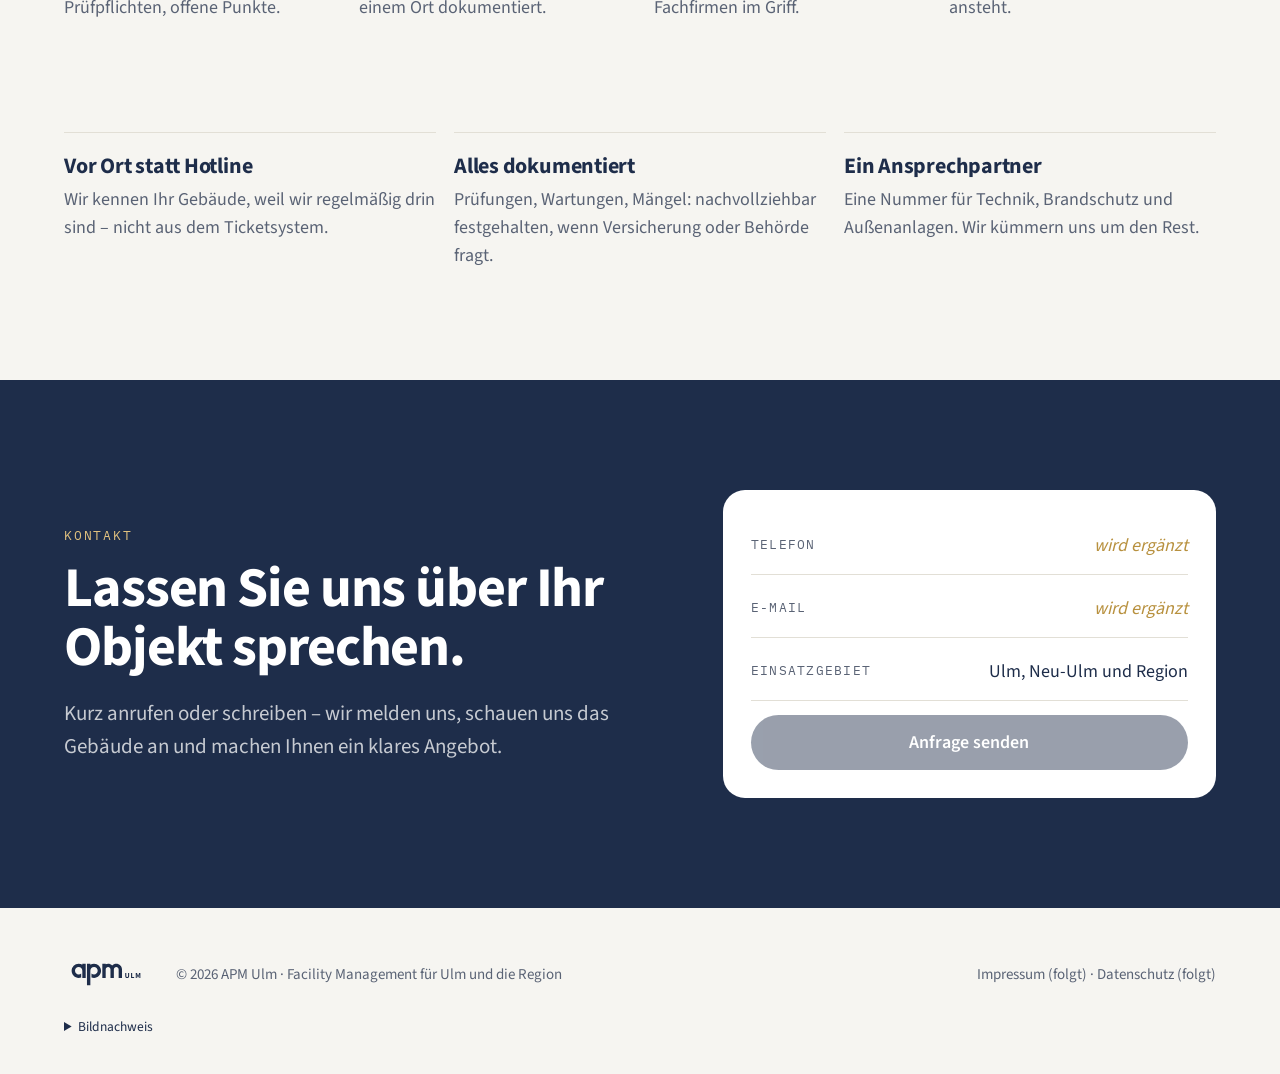
==== commit 7f7bda6a: "Komplettes Facility Management, Science Park als Praxisbeispiel Co-Authored-By: Claude Opus 5.5 <nor" ====
--- a/index.html
+++ b/index.html
@@ -3,11 +3,11 @@
 <head>
 <meta charset="utf-8">
 <meta name="viewport" content="width=device-width, initial-scale=1">
-<title>APM Ulm – Facility Management im Science Park Ulm</title>
-<meta name="description" content="Facility Management und Hausmeisterservice im Science Park Ulm: Haustechnik, Brandschutz, Außenanlagen, Winterdienst und Störungsmanagement aus einer Hand.">
+<title>APM Ulm – Facility Management für Ulm und die Region</title>
+<meta name="description" content="Komplettes Facility Management aus einer Hand: Objektbetreuung, Haustechnik, Brandschutz, Außenanlagen, Winterdienst und Störungsmanagement – in Ulm und der Region.">
 <meta name="robots" content="noindex, nofollow">
-<meta property="og:title" content="APM Ulm – Facility Management im Science Park Ulm">
-<meta property="og:description" content="Gebäude, die einfach laufen. Haustechnik, Brandschutz und Objektbetreuung am Oberen Eselsberg.">
+<meta property="og:title" content="APM Ulm – Facility Management für Ulm und die Region">
+<meta property="og:description" content="Gebäude, die einfach laufen. Komplettes Facility Management – Praxisbeispiel Science Park Ulm.">
 <meta property="og:image" content="img/energon-1600.webp">
 <meta name="theme-color" content="#F6F5F1">
 <link rel="icon" href="img/logo.svg" type="image/svg+xml">
@@ -23,7 +23,7 @@
     <a href="#top" class="logo" aria-label="APM Ulm – zur Startseite"><img src="img/logo.svg" alt="APM Ulm" width="132" height="58"></a>
     <nav class="nav" aria-label="Hauptnavigation">
       <a href="#leistungen">Leistungen</a>
-      <a href="#standort">Science Park</a>
+      <a href="#standort">Praxisbeispiel</a>
       <a href="#ablauf">Ablauf</a>
       <a href="#kontakt" class="btn btn-klein">Objekt anfragen</a>
     </nav>
@@ -37,26 +37,26 @@
 <section class="hero">
   <div class="wrap hero-grid">
     <div class="hero-text">
-      <p class="eyebrow reveal">Facility Management · Science Park Ulm</p>
+      <p class="eyebrow reveal">Facility Management · Ulm &amp; Region</p>
       <h1 class="reveal">Gebäude, die <em>einfach laufen.</em></h1>
-      <p class="lead reveal">APM Ulm betreut Büro-, Labor- und Forschungsgebäude am Oberen Eselsberg – Haustechnik, Brandschutz, Außenanlagen und alles dazwischen. Ein Ansprechpartner, der vor Ort ist.</p>
+      <p class="lead reveal">APM Ulm übernimmt das komplette Facility Management Ihrer Immobilie – Objektbetreuung, Haustechnik, Brandschutz, Außenanlagen und alles dazwischen. Für Büro-, Gewerbe- und Forschungsgebäude. Ein Ansprechpartner, der vor Ort ist.</p>
       <div class="hero-cta reveal">
         <a href="#kontakt" class="btn">Objekt anfragen</a>
         <a href="#leistungen" class="btn btn-linie">Leistungen ansehen</a>
       </div>
     </div>
     <figure class="hero-bild reveal">
-      <img src="img/energon-1600.webp" srcset="img/energon-800.webp 800w, img/energon-1600.webp 1600w" sizes="(max-width: 900px) 100vw, 55vw" alt="Bürogebäude Energon im Science Park II am Oberen Eselsberg in Ulm" width="1600" height="1200" fetchpriority="high">
-      <figcaption class="chip"><span class="punkt"></span>Energon · Science Park II</figcaption>
+      <img src="img/energon-1600.webp" srcset="img/energon-800.webp 800w, img/energon-1600.webp 1600w" sizes="(max-width: 900px) 100vw, 55vw" alt="Bürogebäude im Science Park II am Oberen Eselsberg in Ulm" width="1600" height="1200" fetchpriority="high">
+      <figcaption class="chip"><span class="punkt"></span>Praxisbeispiel · Science Park Ulm</figcaption>
       <div class="hero-karte">
         <strong>Ein Ansprechpartner</strong>
-        <span>für Technik, Sicherheit und Außenanlagen</span>
+        <span>für Technik, Brandschutz und Außenanlagen</span>
       </div>
     </figure>
   </div>
   <div class="wrap">
     <ul class="stichworte reveal" aria-label="Leistungen im Überblick">
-      <li>Hausmeisterservice</li><li>Haustechnik</li><li>Brandschutz</li><li>Wartungsmanagement</li><li>Außenanlagen</li><li>Winterdienst</li><li>Störungsmanagement</li>
+      <li>Facility Management</li><li>Objektbetreuung</li><li>Hausmeisterservice</li><li>Haustechnik</li><li>Brandschutz</li><li>Wartungsmanagement</li><li>Außenanlagen</li><li>Winterdienst</li><li>Störungsmanagement</li>
     </ul>
   </div>
 </section>
@@ -66,7 +66,8 @@
   <div class="wrap">
     <div class="kopfzeile reveal">
       <p class="eyebrow">Leistungen</p>
-      <h2>Alles, was ein Gebäude braucht.<br>Aus einer Hand.</h2>
+      <h2>Komplettes Facility Management.<br>Aus einer Hand.</h2>
+      <p class="lead" style="margin-top:18px">Technisch, infrastrukturell, organisatorisch: Wir kümmern uns um alles, damit Ihr Gebäude läuft – und Sie sich um Ihr Geschäft kümmern können.</p>
     </div>
     <div class="bento">
       <article class="karte reveal">
@@ -106,45 +107,38 @@
   </div>
 </section>
 
-<!-- STANDORT -->
+<!-- PRAXISBEISPIEL -->
 <section class="abschnitt standort" id="standort">
   <div class="wrap standort-grid">
     <div class="standort-text">
       <div class="sticky">
-        <p class="eyebrow reveal">Unser Standort</p>
-        <h2 class="reveal">Zuhause im Science&nbsp;Park Ulm.</h2>
-        <p class="reveal">Am Oberen Eselsberg ist seit den 1980er-Jahren die Wissenschaftsstadt gewachsen: Universität, Kliniken, Forschungsinstitute und die Entwicklungszentren namhafter Unternehmen – verteilt auf die Ausbaustufen Science Park I bis III.</p>
-        <p class="reveal">Labore, Serverräume, viel Publikumsverkehr: Gebäude hier brauchen einen Betrieb, der zuverlässig funktioniert. Genau dafür sind wir da.</p>
+        <p class="eyebrow reveal">Praxisbeispiel</p>
+        <h2 class="reveal">Science&nbsp;Park Ulm.</h2>
+        <p class="reveal">Am Oberen Eselsberg ist seit den 1980er-Jahren die Wissenschaftsstadt gewachsen: Forschungsinstitute, Labore und die Entwicklungszentren namhafter Unternehmen – verteilt auf die Ausbaustufen Science Park I bis III.</p>
+        <p class="reveal">Hier betreuen wir Objekte im kompletten Facility Management. Gebäude mit Laboren, Serverräumen und viel Betrieb zeigen, worauf es ankommt: Technik, die läuft, Brandschutz, der stimmt, und Wege, die auch im Winter frei sind.</p>
+        <ul class="haken reveal">
+          <li>Objektbetreuung &amp; Hausmeisterdienst</li>
+          <li>Haustechnik &amp; Wartungsmanagement</li>
+          <li>Brandschutz &amp; Prüffristen</li>
+          <li>Außenanlagen &amp; Winterdienst</li>
+          <li>Steuerung von Reinigung und Fachfirmen</li>
+        </ul>
         <dl class="fakten reveal">
           <div><dt>I – III</dt><dd>Ausbaustufen der Wissenschaftsstadt</dd></div>
           <div><dt>≈ 600 m</dt><dd>Höhe über dem Meer – Winterdienst inklusive</dd></div>
           <div><dt>12.500</dt><dd>Menschen arbeiten hier täglich<sup>*</sup></dd></div>
         </dl>
-        <p class="klein reveal"><sup>*</sup> Angabe der IHK Ulm, Stand 2014. Die Fotos zeigen den Standort und sind keine Referenzobjekte.</p>
+        <p class="klein reveal"><sup>*</sup> Angabe der IHK Ulm, Stand 2014.</p>
       </div>
     </div>
     <div class="galerie">
       <figure class="foto reveal">
-        <img src="img/energon-800.webp" srcset="img/energon-800.webp 800w, img/energon-1600.webp 1600w" sizes="(max-width: 900px) 100vw, 50vw" alt="Bürogebäude Energon im Science Park II" loading="lazy" width="800" height="600">
-        <figcaption><strong>Energon</strong><span>Science Park II · Bürogebäude in Passivhausbauweise</span></figcaption>
+        <img src="img/energon-800.webp" srcset="img/energon-800.webp 800w, img/energon-1600.webp 1600w" sizes="(max-width: 900px) 100vw, 50vw" alt="Bürogebäude im Science Park II" loading="lazy" width="800" height="600">
+        <figcaption><strong>Science Park II</strong><span>Büro- und Forschungsgebäude am Oberen Eselsberg</span></figcaption>
       </figure>
       <figure class="foto reveal">
         <img src="img/tram-800.webp" srcset="img/tram-800.webp 800w, img/tram-1600.webp 1600w" sizes="(max-width: 900px) 100vw, 50vw" alt="Straßenbahn an der Haltestelle Science Park II" loading="lazy" width="800" height="600">
-        <figcaption><strong>Science Park II</strong><span>Mit der Straßenbahn bis vor die Tür</span></figcaption>
-      </figure>
-      <div class="foto-paar">
-        <figure class="foto reveal">
-          <img src="img/unibib-800.webp" alt="Gebäude der Universität Ulm mit roter Fassade" loading="lazy" width="800" height="600">
-          <figcaption><strong>Universität Ulm</strong><span>Campus am Oberen Eselsberg</span></figcaption>
-        </figure>
-        <figure class="foto reveal">
-          <img src="img/unisued-800.webp" alt="Eingang Süd der Universität Ulm" loading="lazy" width="800" height="579">
-          <figcaption><strong>Eingang Süd</strong><span>Albert-Einstein-Allee</span></figcaption>
-        </figure>
-      </div>
-      <figure class="foto foto-breit reveal">
-        <img src="img/uniwest-1600.webp" alt="Gebäude der Ingenieurwissenschaften der Universität Ulm" loading="lazy" width="1200" height="327">
-        <figcaption><strong>Universität Ulm West</strong><span>Ingenieurwissenschaften</span></figcaption>
+        <figcaption><strong>Haltestelle Science Park II</strong><span>Mit der Straßenbahn bis vor die Tür</span></figcaption>
       </figure>
       <figure class="foto reveal">
         <img src="img/eselsberg-800.webp" srcset="img/eselsberg-800.webp 800w, img/eselsberg-1600.webp 1600w" sizes="(max-width: 900px) 100vw, 50vw" alt="Blick über den Wald hinüber zum Oberen Eselsberg mit der Wissenschaftsstadt" loading="lazy" width="800" height="600">
@@ -195,7 +189,7 @@
     <div class="kontakt-karte reveal">
       <div class="zeile"><span class="label">Telefon</span><span class="fehlt">wird ergänzt</span></div>
       <div class="zeile"><span class="label">E-Mail</span><span class="fehlt">wird ergänzt</span></div>
-      <div class="zeile"><span class="label">Einsatzgebiet</span><span>Science Park Ulm · Oberer Eselsberg und Umgebung</span></div>
+      <div class="zeile"><span class="label">Einsatzgebiet</span><span>Ulm, Neu-Ulm und Region</span></div>
       <a class="btn btn-voll" href="#kontakt" aria-disabled="true">Anfrage senden</a>
     </div>
   </div>
@@ -206,17 +200,14 @@
 <footer class="fuss">
   <div class="wrap fuss-in">
     <img src="img/logo.svg" alt="APM Ulm" width="96" height="42">
-    <p>© 2026 APM Ulm · Facility Management im Science Park Ulm</p>
+    <p>© 2026 APM Ulm · Facility Management für Ulm und die Region</p>
     <p class="links"><span>Impressum (folgt)</span> · <span>Datenschutz (folgt)</span></p>
   </div>
   <details class="wrap bildnachweis">
     <summary>Bildnachweis</summary>
     <ul>
-      <li>Energon: G8w, <a href="https://commons.wikimedia.org/wiki/File:Ulm_Energon.jpg" rel="noopener">Wikimedia Commons</a>, <a href="https://creativecommons.org/licenses/by-sa/3.0/deed.de" rel="noopener">CC BY-SA 3.0</a></li>
+      <li>Science Park II (Energon): G8w, <a href="https://commons.wikimedia.org/wiki/File:Ulm_Energon.jpg" rel="noopener">Wikimedia Commons</a>, <a href="https://creativecommons.org/licenses/by-sa/3.0/deed.de" rel="noopener">CC BY-SA 3.0</a></li>
       <li>Haltestelle Science Park II: Dehenkt, <a href="https://commons.wikimedia.org/wiki/File:Haltestelle_Science_Park_II_2026.jpg" rel="noopener">Wikimedia Commons</a>, CC0</li>
-      <li>Universität Ulm: Candidus, <a href="https://commons.wikimedia.org/wiki/File:Universit%C3%A4t_Ulm.jpg" rel="noopener">Wikimedia Commons</a>, <a href="https://creativecommons.org/licenses/by-sa/3.0/deed.de" rel="noopener">CC BY-SA 3.0</a></li>
-      <li>Universität Ulm Eingang Süd: Ralph.schneider, <a href="https://commons.wikimedia.org/wiki/File:Universitaet_ulm_eingang_sued.JPG" rel="noopener">Wikimedia Commons</a>, <a href="https://creativecommons.org/licenses/by-sa/3.0/deed.de" rel="noopener">CC BY-SA 3.0</a></li>
-      <li>Universität Ulm West: Kai11 at German Wikipedia, <a href="https://commons.wikimedia.org/wiki/File:DE_BW_Ulm-Uni-West.jpg" rel="noopener">Wikimedia Commons</a>, <a href="https://creativecommons.org/licenses/by-sa/3.0/deed.de" rel="noopener">CC BY-SA 3.0</a></li>
       <li>Blick zum Eselsberg: Martinus KE, <a href="https://commons.wikimedia.org/wiki/File:Blick_zum_Eselsberg_-_2026-07-09_-_108b.jpg" rel="noopener">Wikimedia Commons</a>, <a href="https://creativecommons.org/licenses/by-sa/4.0/deed.de" rel="noopener">CC BY-SA 4.0</a></li>
     </ul>
     <p>Bilder verkleinert und ins WebP-Format umgewandelt; die Bearbeitungen stehen unter derselben Lizenz.</p>
--- a/style.css
+++ b/style.css
@@ -182,3 +182,7 @@
   *{transition:none!important;animation:none!important;scroll-behavior:auto!important}
   .reveal{opacity:1;transform:none}
 }
+.haken{list-style:none;padding:0;margin:4px 0 0;display:flex;flex-direction:column;gap:9px}
+.haken li{position:relative;padding-left:30px;font-weight:600}
+.haken li::before{content:"";position:absolute;left:0;top:5px;width:18px;height:18px;border-radius:50%;background:var(--tinte) url("data:image/svg+xml,%3Csvg xmlns='http://www.w3.org/2000/svg' viewBox='0 0 24 24'%3E%3Cpath d='M6 12.5l4 4 8-9' fill='none' stroke='%23fff' stroke-width='3' stroke-linecap='round' stroke-linejoin='round'/%3E%3C/svg%3E") center/12px no-repeat}
+@media (max-height:900px){.sticky{position:static}}
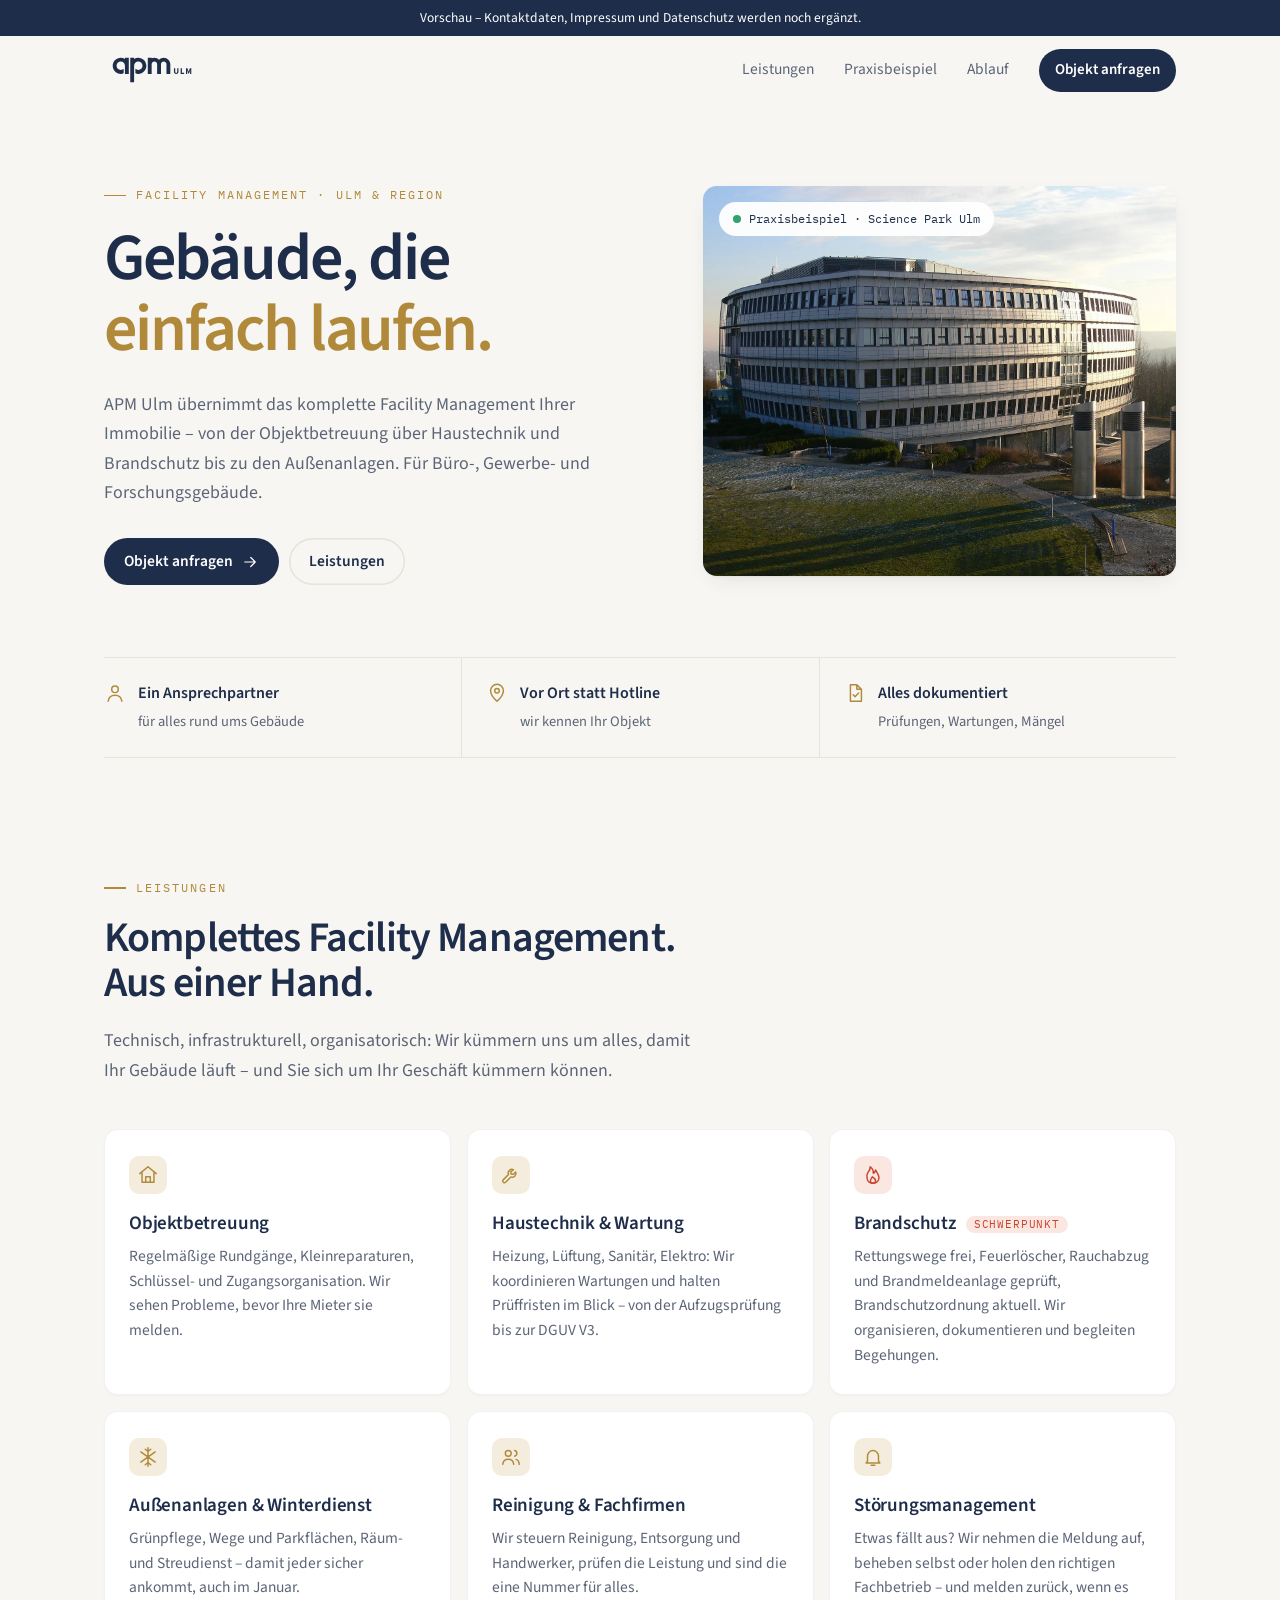
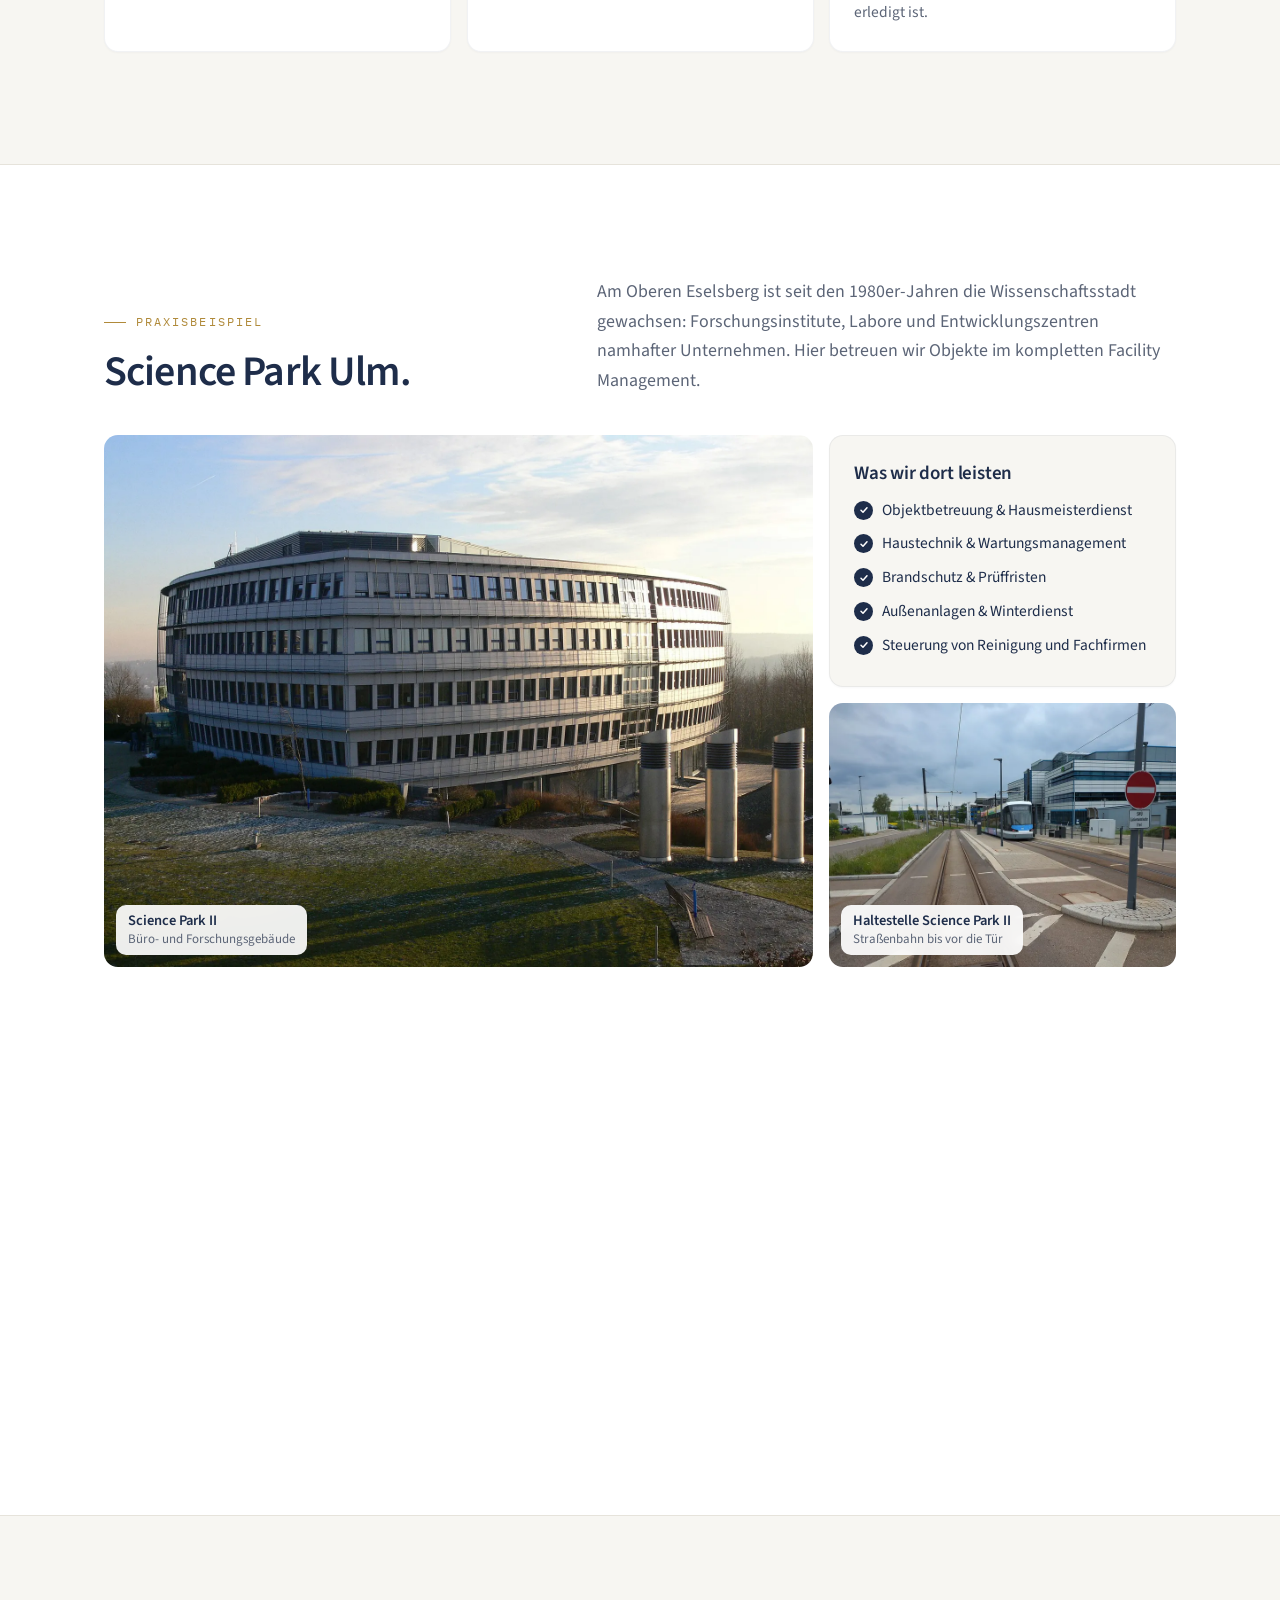
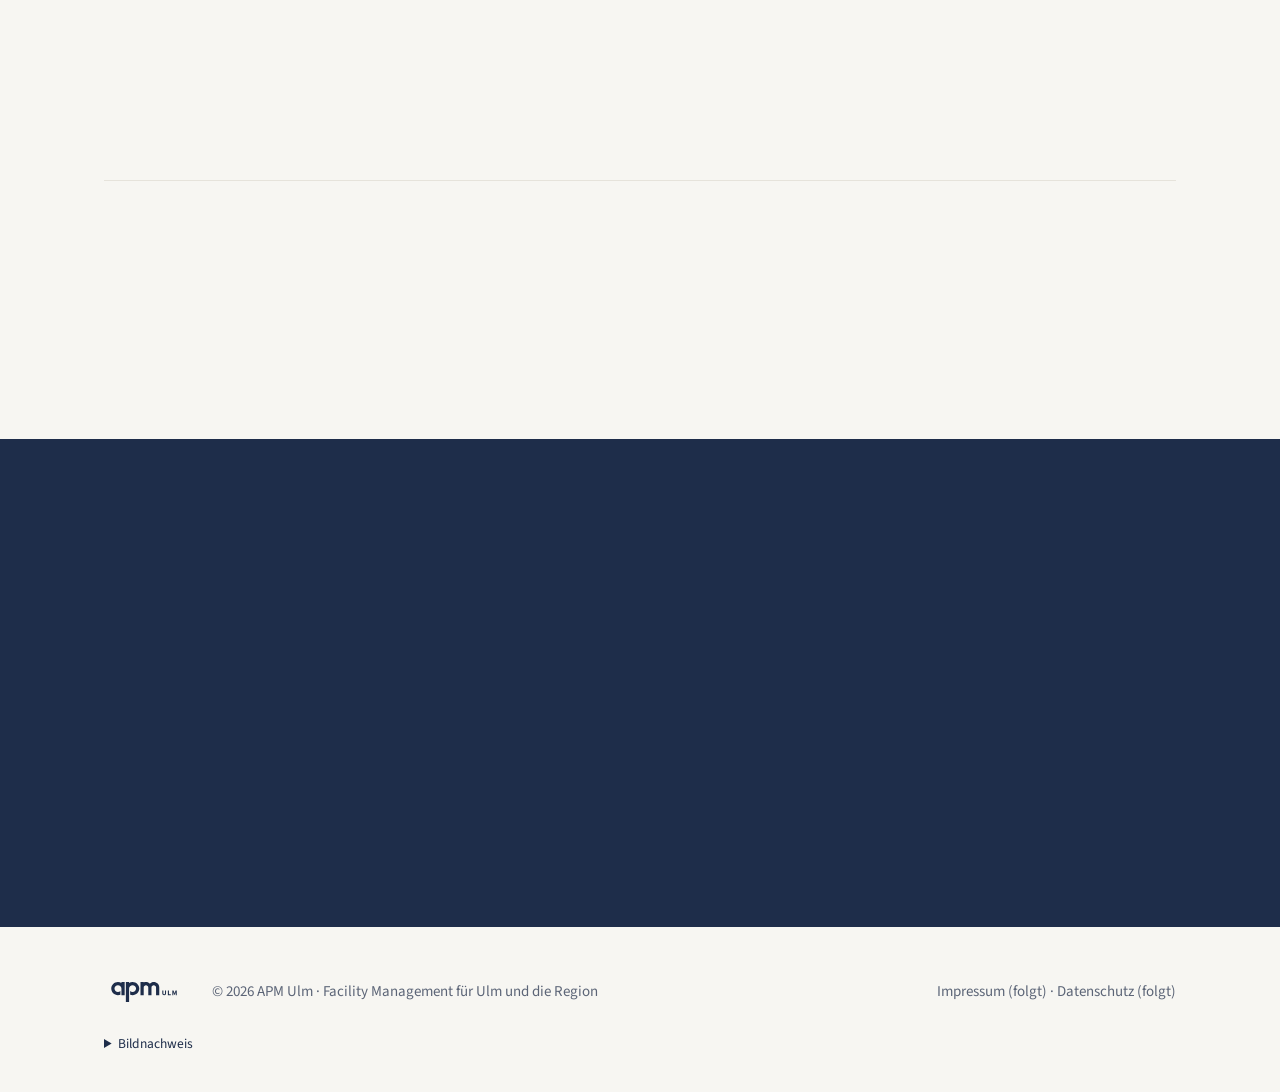
==== commit 4192c15d: "Layout feiner: leichtere Schrift, schlanke Karten mit Neigung, Ablauf ohne Kästen Co-Authored-By: Cl" ====
--- a/index.html
+++ b/index.html
@@ -9,21 +9,36 @@
 <meta property="og:title" content="APM Ulm – Facility Management für Ulm und die Region">
 <meta property="og:description" content="Gebäude, die einfach laufen. Komplettes Facility Management – Praxisbeispiel Science Park Ulm.">
 <meta property="og:image" content="img/energon-1600.webp">
-<meta name="theme-color" content="#F6F5F1">
+<meta name="theme-color" content="#F7F6F2">
 <link rel="icon" href="img/logo.svg" type="image/svg+xml">
 <link rel="preload" href="fonts/source-sans-3.woff2" as="font" type="font/woff2" crossorigin>
 <link rel="stylesheet" href="style.css">
 </head>
 <body>
 
+<svg width="0" height="0" style="position:absolute" aria-hidden="true">
+  <defs>
+    <symbol id="i-haus" viewBox="0 0 24 24"><path d="M3 10.5 12 3l9 7.5M5.5 9v11h13V9M9.5 20v-6h5v6"/></symbol>
+    <symbol id="i-technik" viewBox="0 0 24 24"><path d="M14.7 6.3a4 4 0 0 0-5.4 5.2L3.5 17.3a1.8 1.8 0 0 0 2.6 2.6l5.8-5.8a4 4 0 0 0 5.2-5.4l-2.6 2.6-2.4-.4-.4-2.4z"/></symbol>
+    <symbol id="i-feuer" viewBox="0 0 24 24"><path d="M12 21c4 0 6.5-2.6 6.5-6.2 0-3.4-2.4-5.6-3.6-8.3-.5 1.8-1.4 3-2.6 3.6C12.5 7 11.2 4.6 9 3c.3 3-1.6 5-2.9 6.8A7 7 0 0 0 5.5 14.8C5.5 18.4 8 21 12 21z"/><path d="M12 21c-1.7 0-2.8-1.2-2.8-2.8 0-1.8 1.6-2.6 2.1-4.2 1.5 1 3.5 2.3 3.5 4.2 0 1.6-1.1 2.8-2.8 2.8z"/></symbol>
+    <symbol id="i-schnee" viewBox="0 0 24 24"><path d="M12 2v20M4.2 6.5l15.6 11M19.8 6.5 4.2 17.5M9 3.5l3 2.5 3-2.5M9 20.5l3-2.5 3 2.5"/></symbol>
+    <symbol id="i-team" viewBox="0 0 24 24"><circle cx="9" cy="8" r="3.2"/><path d="M3 20c.4-3.6 2.9-5.6 6-5.6s5.6 2 6 5.6M16 4.9a3.2 3.2 0 0 1 0 6.2M17.5 14.6c2 .6 3.3 2.3 3.5 5.4"/></symbol>
+    <symbol id="i-glocke" viewBox="0 0 24 24"><path d="M6 16.5V11a6 6 0 1 1 12 0v5.5l1.5 2h-15zM10 21h4"/></symbol>
+    <symbol id="i-pin" viewBox="0 0 24 24"><path d="M12 21s-7-6.2-7-11.5a7 7 0 0 1 14 0C19 14.8 12 21 12 21z"/><circle cx="12" cy="9.5" r="2.5"/></symbol>
+    <symbol id="i-akte" viewBox="0 0 24 24"><path d="M7 3h7l5 5v13H7zM14 3v5h5M10 14l2 2 4-4"/></symbol>
+    <symbol id="i-person" viewBox="0 0 24 24"><circle cx="12" cy="8" r="3.6"/><path d="M4.5 21c.6-4.2 3.6-6.6 7.5-6.6s6.9 2.4 7.5 6.6"/></symbol>
+    <symbol id="i-pfeil" viewBox="0 0 24 24"><path d="M5 12h14M13 6l6 6-6 6"/></symbol>
+  </defs>
+</svg>
+
 <div class="vorschau">Vorschau – Kontaktdaten, Impressum und Datenschutz werden noch ergänzt.</div>
 
 <header class="kopf" id="top">
   <div class="wrap kopf-in">
-    <a href="#top" class="logo" aria-label="APM Ulm – zur Startseite"><img src="img/logo.svg" alt="APM Ulm" width="132" height="58"></a>
+    <a href="#top" class="logo" aria-label="APM Ulm – zur Startseite"><img src="img/logo.svg" alt="APM Ulm" width="118" height="51"></a>
     <nav class="nav" aria-label="Hauptnavigation">
       <a href="#leistungen">Leistungen</a>
-      <a href="#standort">Praxisbeispiel</a>
+      <a href="#praxis">Praxisbeispiel</a>
       <a href="#ablauf">Ablauf</a>
       <a href="#kontakt" class="btn btn-klein">Objekt anfragen</a>
     </nav>
@@ -39,24 +54,22 @@
     <div class="hero-text">
       <p class="eyebrow reveal">Facility Management · Ulm &amp; Region</p>
       <h1 class="reveal">Gebäude, die <em>einfach laufen.</em></h1>
-      <p class="lead reveal">APM Ulm übernimmt das komplette Facility Management Ihrer Immobilie – Objektbetreuung, Haustechnik, Brandschutz, Außenanlagen und alles dazwischen. Für Büro-, Gewerbe- und Forschungsgebäude. Ein Ansprechpartner, der vor Ort ist.</p>
+      <p class="lead reveal">APM Ulm übernimmt das komplette Facility Management Ihrer Immobilie – von der Objektbetreuung über Haustechnik und Brandschutz bis zu den Außenanlagen. Für Büro-, Gewerbe- und Forschungsgebäude.</p>
       <div class="hero-cta reveal">
-        <a href="#kontakt" class="btn">Objekt anfragen</a>
-        <a href="#leistungen" class="btn btn-linie">Leistungen ansehen</a>
+        <a href="#kontakt" class="btn">Objekt anfragen <svg class="ico ico-s"><use href="#i-pfeil"/></svg></a>
+        <a href="#leistungen" class="btn btn-linie">Leistungen</a>
       </div>
     </div>
     <figure class="hero-bild reveal">
-      <img src="img/energon-1600.webp" srcset="img/energon-800.webp 800w, img/energon-1600.webp 1600w" sizes="(max-width: 900px) 100vw, 55vw" alt="Bürogebäude im Science Park II am Oberen Eselsberg in Ulm" width="1600" height="1200" fetchpriority="high">
+      <img src="img/energon-1600.webp" srcset="img/energon-800.webp 800w, img/energon-1600.webp 1600w" sizes="(max-width: 980px) 100vw, 52vw" alt="Bürogebäude im Science Park II am Oberen Eselsberg in Ulm" width="1600" height="1200" fetchpriority="high">
       <figcaption class="chip"><span class="punkt"></span>Praxisbeispiel · Science Park Ulm</figcaption>
-      <div class="hero-karte">
-        <strong>Ein Ansprechpartner</strong>
-        <span>für Technik, Brandschutz und Außenanlagen</span>
-      </div>
     </figure>
   </div>
   <div class="wrap">
-    <ul class="stichworte reveal" aria-label="Leistungen im Überblick">
-      <li>Facility Management</li><li>Objektbetreuung</li><li>Hausmeisterservice</li><li>Haustechnik</li><li>Brandschutz</li><li>Wartungsmanagement</li><li>Außenanlagen</li><li>Winterdienst</li><li>Störungsmanagement</li>
+    <ul class="vorteile reveal">
+      <li><svg class="ico"><use href="#i-person"/></svg><div><strong>Ein Ansprechpartner</strong><span>für alles rund ums Gebäude</span></div></li>
+      <li><svg class="ico"><use href="#i-pin"/></svg><div><strong>Vor Ort statt Hotline</strong><span>wir kennen Ihr Objekt</span></div></li>
+      <li><svg class="ico"><use href="#i-akte"/></svg><div><strong>Alles dokumentiert</strong><span>Prüfungen, Wartungen, Mängel</span></div></li>
     </ul>
   </div>
 </section>
@@ -64,42 +77,39 @@
 <!-- LEISTUNGEN -->
 <section class="abschnitt" id="leistungen">
   <div class="wrap">
-    <div class="kopfzeile reveal">
-      <p class="eyebrow">Leistungen</p>
-      <h2>Komplettes Facility Management.<br>Aus einer Hand.</h2>
-      <p class="lead" style="margin-top:18px">Technisch, infrastrukturell, organisatorisch: Wir kümmern uns um alles, damit Ihr Gebäude läuft – und Sie sich um Ihr Geschäft kümmern können.</p>
-    </div>
-    <div class="bento">
-      <article class="karte reveal">
-        <span class="nr">01</span>
-        <h3>Hausmeister &amp; Objektbetreuung</h3>
+    <div class="kopfzeile">
+      <p class="eyebrow reveal">Leistungen</p>
+      <h2 class="reveal">Komplettes Facility Management.<br>Aus einer Hand.</h2>
+      <p class="lead reveal">Technisch, infrastrukturell, organisatorisch: Wir kümmern uns um alles, damit Ihr Gebäude läuft – und Sie sich um Ihr Geschäft kümmern können.</p>
+    </div>
+    <div class="raster">
+      <article class="karte reveal" data-tilt>
+        <span class="icon"><svg class="ico"><use href="#i-haus"/></svg></span>
+        <h3>Objektbetreuung</h3>
         <p>Regelmäßige Rundgänge, Kleinreparaturen, Schlüssel- und Zugangsorganisation. Wir sehen Probleme, bevor Ihre Mieter sie melden.</p>
       </article>
-      <article class="karte reveal">
-        <span class="nr">02</span>
+      <article class="karte reveal" data-tilt>
+        <span class="icon"><svg class="ico"><use href="#i-technik"/></svg></span>
         <h3>Haustechnik &amp; Wartung</h3>
         <p>Heizung, Lüftung, Sanitär, Elektro: Wir koordinieren Wartungen und halten Prüffristen im Blick – von der Aufzugsprüfung bis zur DGUV&nbsp;V3.</p>
       </article>
-      <article class="karte karte-brand reveal">
-        <span class="nr">03</span>
-        <h3>Brandschutz</h3>
-        <p>Rettungswege frei, Anlagen geprüft, Unterlagen aktuell. Wir organisieren die Prüfungen, dokumentieren lückenlos und begleiten Begehungen.</p>
-        <ul class="tags">
-          <li>Flucht- &amp; Rettungswege</li><li>Feuerlöscher</li><li>Rauchabzug (RWA)</li><li>Brandmeldeanlage</li><li>Brandschutzordnung</li><li>Begehungen</li>
-        </ul>
-      </article>
-      <article class="karte reveal">
-        <span class="nr">04</span>
+      <article class="karte karte-feuer reveal" data-tilt>
+        <span class="icon"><svg class="ico"><use href="#i-feuer"/></svg></span>
+        <h3>Brandschutz <span class="badge">Schwerpunkt</span></h3>
+        <p>Rettungswege frei, Feuerlöscher, Rauchabzug und Brandmeldeanlage geprüft, Brandschutzordnung aktuell. Wir organisieren, dokumentieren und begleiten Begehungen.</p>
+      </article>
+      <article class="karte reveal" data-tilt>
+        <span class="icon"><svg class="ico"><use href="#i-schnee"/></svg></span>
         <h3>Außenanlagen &amp; Winterdienst</h3>
-        <p>Grünpflege, Wege, Parkflächen sowie Räum- und Streudienst – damit am Oberen Eselsberg auch im Januar jeder sicher ankommt.</p>
-      </article>
-      <article class="karte reveal">
-        <span class="nr">05</span>
-        <h3>Reinigung &amp; Dienstleister</h3>
-        <p>Wir steuern Reinigung, Entsorgung und Fachfirmen, prüfen die Leistung und sind die eine Nummer für alles.</p>
-      </article>
-      <article class="karte reveal">
-        <span class="nr">06</span>
+        <p>Grünpflege, Wege und Parkflächen, Räum- und Streudienst – damit jeder sicher ankommt, auch im Januar.</p>
+      </article>
+      <article class="karte reveal" data-tilt>
+        <span class="icon"><svg class="ico"><use href="#i-team"/></svg></span>
+        <h3>Reinigung &amp; Fachfirmen</h3>
+        <p>Wir steuern Reinigung, Entsorgung und Handwerker, prüfen die Leistung und sind die eine Nummer für alles.</p>
+      </article>
+      <article class="karte reveal" data-tilt>
+        <span class="icon"><svg class="ico"><use href="#i-glocke"/></svg></span>
         <h3>Störungsmanagement</h3>
         <p>Etwas fällt aus? Wir nehmen die Meldung auf, beheben selbst oder holen den richtigen Fachbetrieb – und melden zurück, wenn es erledigt ist.</p>
       </article>
@@ -108,83 +118,78 @@
 </section>
 
 <!-- PRAXISBEISPIEL -->
-<section class="abschnitt standort" id="standort">
-  <div class="wrap standort-grid">
-    <div class="standort-text">
-      <div class="sticky">
+<section class="abschnitt praxis" id="praxis">
+  <div class="wrap">
+    <div class="praxis-kopf">
+      <div>
         <p class="eyebrow reveal">Praxisbeispiel</p>
-        <h2 class="reveal">Science&nbsp;Park Ulm.</h2>
-        <p class="reveal">Am Oberen Eselsberg ist seit den 1980er-Jahren die Wissenschaftsstadt gewachsen: Forschungsinstitute, Labore und die Entwicklungszentren namhafter Unternehmen – verteilt auf die Ausbaustufen Science Park I bis III.</p>
-        <p class="reveal">Hier betreuen wir Objekte im kompletten Facility Management. Gebäude mit Laboren, Serverräumen und viel Betrieb zeigen, worauf es ankommt: Technik, die läuft, Brandschutz, der stimmt, und Wege, die auch im Winter frei sind.</p>
-        <ul class="haken reveal">
+        <h2 class="reveal">Science Park Ulm.</h2>
+      </div>
+      <p class="lead reveal">Am Oberen Eselsberg ist seit den 1980er-Jahren die Wissenschaftsstadt gewachsen: Forschungsinstitute, Labore und Entwicklungszentren namhafter Unternehmen. Hier betreuen wir Objekte im kompletten Facility Management.</p>
+    </div>
+
+    <div class="praxis-raster">
+      <figure class="foto foto-gross reveal" data-tilt>
+        <img src="img/energon-800.webp" srcset="img/energon-800.webp 800w, img/energon-1600.webp 1600w" sizes="(max-width: 980px) 100vw, 66vw" alt="Bürogebäude im Science Park II" loading="lazy" width="1600" height="1200">
+        <figcaption><strong>Science Park II</strong><span>Büro- und Forschungsgebäude</span></figcaption>
+      </figure>
+      <div class="karte liste reveal" data-tilt>
+        <h3>Was wir dort leisten</h3>
+        <ul class="haken">
           <li>Objektbetreuung &amp; Hausmeisterdienst</li>
           <li>Haustechnik &amp; Wartungsmanagement</li>
           <li>Brandschutz &amp; Prüffristen</li>
           <li>Außenanlagen &amp; Winterdienst</li>
           <li>Steuerung von Reinigung und Fachfirmen</li>
         </ul>
-        <dl class="fakten reveal">
-          <div><dt>I – III</dt><dd>Ausbaustufen der Wissenschaftsstadt</dd></div>
-          <div><dt>≈ 600 m</dt><dd>Höhe über dem Meer – Winterdienst inklusive</dd></div>
-          <div><dt>12.500</dt><dd>Menschen arbeiten hier täglich<sup>*</sup></dd></div>
-        </dl>
-        <p class="klein reveal"><sup>*</sup> Angabe der IHK Ulm, Stand 2014.</p>
-      </div>
-    </div>
-    <div class="galerie">
-      <figure class="foto reveal">
-        <img src="img/energon-800.webp" srcset="img/energon-800.webp 800w, img/energon-1600.webp 1600w" sizes="(max-width: 900px) 100vw, 50vw" alt="Bürogebäude im Science Park II" loading="lazy" width="800" height="600">
-        <figcaption><strong>Science Park II</strong><span>Büro- und Forschungsgebäude am Oberen Eselsberg</span></figcaption>
+      </div>
+      <figure class="foto reveal" data-tilt>
+        <img src="img/tram-800.webp" srcset="img/tram-800.webp 800w, img/tram-1600.webp 1600w" sizes="(max-width: 980px) 100vw, 33vw" alt="Straßenbahn an der Haltestelle Science Park II" loading="lazy" width="800" height="600">
+        <figcaption><strong>Haltestelle Science Park II</strong><span>Straßenbahn bis vor die Tür</span></figcaption>
       </figure>
-      <figure class="foto reveal">
-        <img src="img/tram-800.webp" srcset="img/tram-800.webp 800w, img/tram-1600.webp 1600w" sizes="(max-width: 900px) 100vw, 50vw" alt="Straßenbahn an der Haltestelle Science Park II" loading="lazy" width="800" height="600">
-        <figcaption><strong>Haltestelle Science Park II</strong><span>Mit der Straßenbahn bis vor die Tür</span></figcaption>
+      <figure class="foto reveal" data-tilt>
+        <img src="img/eselsberg-800.webp" srcset="img/eselsberg-800.webp 800w, img/eselsberg-1600.webp 1600w" sizes="(max-width: 980px) 100vw, 33vw" alt="Blick über den Wald hinüber zum Oberen Eselsberg mit der Wissenschaftsstadt" loading="lazy" width="800" height="600">
+        <figcaption><strong>Oberer Eselsberg</strong><span>Blick von Mähringen</span></figcaption>
       </figure>
-      <figure class="foto reveal">
-        <img src="img/eselsberg-800.webp" srcset="img/eselsberg-800.webp 800w, img/eselsberg-1600.webp 1600w" sizes="(max-width: 900px) 100vw, 50vw" alt="Blick über den Wald hinüber zum Oberen Eselsberg mit der Wissenschaftsstadt" loading="lazy" width="800" height="600">
-        <figcaption><strong>Oberer Eselsberg</strong><span>Blick von Mähringen hinüber zur Wissenschaftsstadt</span></figcaption>
-      </figure>
-      <div class="zukunft reveal">
+      <div class="karte zukunft reveal" data-tilt>
         <p class="eyebrow">Science Park III</p>
         <p class="gross">40 Hektar,<br>die gerade wachsen.</p>
-        <p>Die dritte Ausbaustufe bringt neue Labor- und Bürogebäude an den Eselsberg. Neue Gebäude, neue Technik – wir sind bereit.</p>
-      </div>
-    </div>
+        <p>Neue Labor- und Bürogebäude am Eselsberg. Neue Technik – wir sind bereit.</p>
+      </div>
+    </div>
+
+    <dl class="fakten reveal">
+      <div><dt>I – III</dt><dd>Ausbaustufen der Wissenschaftsstadt</dd></div>
+      <div><dt>≈ 600 m</dt><dd>über dem Meer – Winterdienst inklusive</dd></div>
+      <div><dt>12.500</dt><dd>Menschen arbeiten hier täglich<sup>*</sup></dd></div>
+    </dl>
+    <p class="klein reveal"><sup>*</sup> Angabe der IHK Ulm, Stand 2014.</p>
   </div>
 </section>
 
 <!-- ABLAUF -->
 <section class="abschnitt" id="ablauf">
   <div class="wrap">
-    <div class="kopfzeile reveal">
-      <p class="eyebrow">So starten wir</p>
-      <h2>Vier Schritte bis zum<br>ruhigen Betrieb.</h2>
+    <div class="kopfzeile">
+      <p class="eyebrow reveal">So starten wir</p>
+      <h2 class="reveal">Vier Schritte bis zum ruhigen Betrieb.</h2>
     </div>
     <ol class="schritte">
-      <li class="reveal"><span class="kreis">1</span><h3>Begehung</h3><p>Wir sehen uns Ihr Objekt gemeinsam an: Technik, Flächen, Prüfpflichten, offene Punkte.</p></li>
-      <li class="reveal"><span class="kreis">2</span><h3>Objektakte</h3><p>Anlagen, Fristen und Ansprechpartner übersichtlich an einem Ort dokumentiert.</p></li>
-      <li class="reveal"><span class="kreis">3</span><h3>Laufender Betrieb</h3><p>Feste Rundgänge, schnelle Reaktion bei Störungen, Fachfirmen im Griff.</p></li>
-      <li class="reveal"><span class="kreis">4</span><h3>Kurzer Bericht</h3><p>Regelmäßig auf einen Blick: was erledigt ist, was geplant ist, was ansteht.</p></li>
+      <li class="schritt reveal"><span class="kreis">1</span><h3>Begehung</h3><p>Wir sehen uns Ihr Objekt gemeinsam an: Technik, Flächen, Prüfpflichten, offene Punkte.</p></li>
+      <li class="schritt reveal"><span class="kreis">2</span><h3>Objektakte</h3><p>Anlagen, Fristen und Ansprechpartner übersichtlich an einem Ort dokumentiert.</p></li>
+      <li class="schritt reveal"><span class="kreis">3</span><h3>Laufender Betrieb</h3><p>Feste Rundgänge, schnelle Reaktion bei Störungen, Fachfirmen im Griff.</p></li>
+      <li class="schritt reveal"><span class="kreis">4</span><h3>Kurzer Bericht</h3><p>Regelmäßig auf einen Blick: was erledigt ist, was geplant ist, was ansteht.</p></li>
     </ol>
-  </div>
-</section>
-
-<!-- WARUM -->
-<section class="abschnitt warum">
-  <div class="wrap warum-grid">
-    <div class="reveal"><h3>Vor Ort statt Hotline</h3><p>Wir kennen Ihr Gebäude, weil wir regelmäßig drin sind – nicht aus dem Ticketsystem.</p></div>
-    <div class="reveal"><h3>Alles dokumentiert</h3><p>Prüfungen, Wartungen, Mängel: nachvollziehbar festgehalten, wenn Versicherung oder Behörde fragt.</p></div>
-    <div class="reveal"><h3>Ein Ansprechpartner</h3><p>Eine Nummer für Technik, Brandschutz und Außenanlagen. Wir kümmern uns um den Rest.</p></div>
   </div>
 </section>
 
 <!-- KONTAKT -->
 <section class="abschnitt kontakt" id="kontakt">
   <div class="wrap kontakt-grid">
-    <div class="reveal">
-      <p class="eyebrow">Kontakt</p>
-      <h2>Lassen Sie uns über Ihr Objekt sprechen.</h2>
-      <p class="lead">Kurz anrufen oder schreiben – wir melden uns, schauen uns das Gebäude an und machen Ihnen ein klares Angebot.</p>
+    <div>
+      <p class="eyebrow reveal">Kontakt</p>
+      <h2 class="reveal">Lassen Sie uns über Ihr Objekt sprechen.</h2>
+      <p class="lead reveal">Kurz anrufen oder schreiben – wir melden uns, schauen uns das Gebäude an und machen Ihnen ein klares Angebot.</p>
     </div>
     <div class="kontakt-karte reveal">
       <div class="zeile"><span class="label">Telefon</span><span class="fehlt">wird ergänzt</span></div>
@@ -199,7 +204,7 @@
 
 <footer class="fuss">
   <div class="wrap fuss-in">
-    <img src="img/logo.svg" alt="APM Ulm" width="96" height="42">
+    <img src="img/logo.svg" alt="APM Ulm" width="84" height="37">
     <p>© 2026 APM Ulm · Facility Management für Ulm und die Region</p>
     <p class="links"><span>Impressum (folgt)</span> · <span>Datenschutz (folgt)</span></p>
   </div>
--- a/style.css
+++ b/style.css
@@ -2,187 +2,190 @@
 @font-face{font-family:"Plex Mono";src:url(fonts/plex-mono.woff2) format("woff2");font-weight:400;font-display:swap}
 
 :root{
-  --bg:#F6F5F1; --papier:#FFFFFF; --tinte:#1E2D4A; --grau:#5A6375; --linie:#E2DFD6;
-  --gold:#B8913F; --gold-hell:#F3EBDA; --feuer:#C8432B;
-  --rund:22px; --schatten:0 1px 2px rgba(30,45,74,.05),0 12px 32px -12px rgba(30,45,74,.18);
-  --max:1200px;
+  --bg:#F7F6F2; --papier:#FFFFFF; --tinte:#1E2D4A; --tinte-2:#2A3C5F; --grau:#5C6577; --linie:#E6E3DB;
+  --gold:#B08A3A; --gold-hell:#F4EDDD; --gruen:#2FA36B;
+  --r:14px; --r-klein:10px;
+  --schatten:0 1px 2px rgba(30,45,74,.04),0 8px 24px -10px rgba(30,45,74,.14);
+  --schatten-hoch:0 2px 4px rgba(30,45,74,.05),0 28px 48px -18px rgba(30,45,74,.28);
+  --max:1120px; --luft:clamp(80px,9vw,112px);
 }
 *{box-sizing:border-box}
-html{scroll-behavior:smooth;scroll-padding-top:84px}
-body{margin:0;background:var(--bg);color:var(--tinte);font-family:"Source Sans 3",system-ui,sans-serif;font-size:18px;line-height:1.55;-webkit-font-smoothing:antialiased;overflow-x:clip}
+html{scroll-behavior:smooth;scroll-padding-top:88px}
+body{margin:0;background:var(--bg);color:var(--tinte);font-family:"Source Sans 3",system-ui,sans-serif;font-size:17px;line-height:1.65;-webkit-font-smoothing:antialiased;overflow-x:clip}
 img{display:block;max-width:100%;height:auto}
 a{color:inherit}
-h1,h2,h3{margin:0;line-height:1.05;letter-spacing:-.02em;font-weight:700}
-h1{font-size:clamp(44px,7vw,92px)}
+h1,h2,h3{margin:0;font-weight:600;letter-spacing:-.02em;line-height:1.08}
+h1{font-size:clamp(40px,5.2vw,66px);letter-spacing:-.03em}
 h1 em{font-style:normal;color:var(--gold)}
-h2{font-size:clamp(32px,4.4vw,56px)}
-h3{font-size:22px;letter-spacing:-.01em}
+h2{font-size:clamp(30px,3.4vw,42px)}
+h3{font-size:19px;letter-spacing:-.01em;line-height:1.25;font-weight:600}
 p{margin:0}
 .wrap{max-width:var(--max);margin:0 auto;padding:0 24px}
-.eyebrow{font-family:"Plex Mono",monospace;font-size:13px;letter-spacing:.14em;text-transform:uppercase;color:var(--gold);margin-bottom:14px}
-.lead{font-size:clamp(18px,1.7vw,21px);color:var(--grau);max-width:34em}
-.klein{font-size:14px;color:var(--grau)}
+.eyebrow{display:inline-flex;align-items:center;gap:10px;font-family:"Plex Mono",monospace;font-size:11.5px;letter-spacing:.18em;text-transform:uppercase;color:var(--gold);margin-bottom:18px}
+.eyebrow::before{content:"";width:22px;height:1.5px;background:currentColor}
+.lead{font-size:clamp(17px,1.4vw,18.5px);color:var(--grau);max-width:34em;line-height:1.65}
+.klein{font-size:13.5px;color:var(--grau);margin-top:14px}
+.ico{width:22px;height:22px;fill:none;stroke:currentColor;stroke-width:1.6;stroke-linecap:round;stroke-linejoin:round;flex:none}
+.ico-s{width:18px;height:18px;transition:transform .25s}
 
-.vorschau{background:var(--tinte);color:#fff;text-align:center;font-size:14px;padding:7px 16px}
+.vorschau{background:var(--tinte);color:#fff;text-align:center;font-size:13.5px;padding:7px 16px}
 
 /* Buttons */
-.btn{display:inline-flex;align-items:center;gap:10px;background:var(--tinte);color:#fff;text-decoration:none;font-weight:600;padding:14px 24px;border-radius:999px;transition:transform .25s ease,background .25s ease}
-.btn:hover{transform:translateY(-2px);background:#2B3F66}
-.btn-linie{background:transparent;color:var(--tinte);box-shadow:inset 0 0 0 1.5px var(--tinte)}
-.btn-linie:hover{background:var(--tinte);color:#fff}
-.btn-klein{padding:10px 18px;font-size:16px}
-.btn-voll{width:100%;justify-content:center;margin-top:8px}
+.btn{display:inline-flex;align-items:center;gap:8px;background:var(--tinte);color:#fff;text-decoration:none;font-weight:600;font-size:15.5px;padding:11px 20px;border-radius:999px;transition:transform .25s ease,background .25s ease,box-shadow .25s}
+.btn:hover{background:var(--tinte-2);transform:translateY(-2px);box-shadow:var(--schatten)}
+.btn:hover .ico-s{transform:translateX(3px)}
+.btn-linie{background:transparent;color:var(--tinte);box-shadow:inset 0 0 0 1.5px var(--linie)}
+.btn-linie:hover{background:var(--papier);color:var(--tinte);box-shadow:inset 0 0 0 1.5px var(--tinte)}
+.btn-klein{padding:9px 16px;font-size:15px}
+.btn-voll{width:100%;justify-content:center;margin-top:10px}
 .btn[aria-disabled="true"]{opacity:.45;pointer-events:none}
 
 /* Kopf */
-.kopf{position:sticky;top:0;z-index:50;background:rgba(246,245,241,.86);backdrop-filter:saturate(1.4) blur(12px);-webkit-backdrop-filter:saturate(1.4) blur(12px);border-bottom:1px solid transparent;transition:border-color .3s}
+.kopf{position:sticky;top:0;z-index:50;background:rgba(247,246,242,.85);backdrop-filter:saturate(1.4) blur(14px);-webkit-backdrop-filter:saturate(1.4) blur(14px);border-bottom:1px solid transparent;transition:border-color .3s}
 .kopf.gescrollt{border-color:var(--linie)}
-.kopf-in{display:flex;align-items:center;justify-content:space-between;height:72px}
-.logo img{width:118px;height:auto}
-.nav{display:flex;align-items:center;gap:30px;font-size:17px}
-.nav a:not(.btn){text-decoration:none;color:var(--grau);transition:color .2s}
+.kopf-in{display:flex;align-items:center;justify-content:space-between;height:68px}
+.logo img{width:96px;height:auto}
+.nav{display:flex;align-items:center;gap:30px;font-size:15.5px}
+.nav a:not(.btn){text-decoration:none;color:var(--grau);position:relative;transition:color .2s}
+.nav a:not(.btn)::after{content:"";position:absolute;left:0;right:0;bottom:-4px;height:1.5px;background:var(--tinte);transform:scaleX(0);transform-origin:left;transition:transform .3s}
 .nav a:not(.btn):hover{color:var(--tinte)}
+.nav a:not(.btn):hover::after{transform:scaleX(1)}
 .menu-btn{display:none;background:none;border:0;width:44px;height:44px;padding:10px;cursor:pointer}
 .menu-btn span{display:block;height:2px;background:var(--tinte);margin:6px 0;transition:transform .3s}
 
 /* Hero */
-.hero{padding:56px 0 40px}
-.hero-grid{display:grid;grid-template-columns:1fr 1.08fr;gap:56px;align-items:center}
+.hero{padding:clamp(40px,6vw,72px) 0 0}
+.hero-grid{display:grid;grid-template-columns:1.05fr .95fr;gap:clamp(32px,6vw,80px);align-items:center}
 .hero-text h1{margin-bottom:24px}
-.hero-cta{display:flex;flex-wrap:wrap;gap:12px;margin-top:32px}
+.hero-cta{display:flex;flex-wrap:wrap;gap:10px;margin-top:30px}
 .hero-bild{position:relative;margin:0}
-.hero-bild img{border-radius:var(--rund);aspect-ratio:4/3.4;object-fit:cover;width:100%;box-shadow:var(--schatten)}
-.chip{position:absolute;top:18px;left:18px;background:rgba(255,255,255,.92);border-radius:999px;padding:7px 14px;font-family:"Plex Mono",monospace;font-size:12.5px;display:flex;align-items:center;gap:8px}
-.punkt{width:8px;height:8px;border-radius:50%;background:#2FA36B;box-shadow:0 0 0 0 rgba(47,163,107,.5);animation:puls 2.4s infinite}
-@keyframes puls{70%{box-shadow:0 0 0 9px rgba(47,163,107,0)}100%{box-shadow:0 0 0 0 rgba(47,163,107,0)}}
-.hero-karte{position:absolute;left:-36px;bottom:-26px;background:var(--papier);border-radius:18px;padding:18px 22px;box-shadow:var(--schatten);display:flex;flex-direction:column;max-width:250px}
-.hero-karte strong{font-size:19px}
-.hero-karte span{color:var(--grau);font-size:15.5px;line-height:1.35}
-.stichworte{list-style:none;padding:0;margin:72px 0 0;display:flex;flex-wrap:wrap;gap:10px 10px;border-top:1px solid var(--linie);padding-top:26px}
-.stichworte li{font-size:15.5px;color:var(--grau);padding:6px 14px;border:1px solid var(--linie);border-radius:999px;background:var(--papier)}
+.hero-bild img{border-radius:var(--r);aspect-ratio:4/3.3;object-fit:cover;width:100%;box-shadow:var(--schatten)}
+.chip{position:absolute;top:16px;left:16px;background:rgba(255,255,255,.94);border-radius:999px;padding:7px 14px;font-family:"Plex Mono",monospace;font-size:12px;display:flex;align-items:center;gap:8px}
+.punkt{width:8px;height:8px;border-radius:50%;background:var(--gruen);animation:puls 2.4s infinite}
+@keyframes puls{0%{box-shadow:0 0 0 0 rgba(47,163,107,.5)}70%{box-shadow:0 0 0 9px rgba(47,163,107,0)}100%{box-shadow:0 0 0 0 rgba(47,163,107,0)}}
+.vorteile{list-style:none;margin:clamp(48px,6vw,72px) 0 0;padding:0;display:grid;grid-template-columns:repeat(3,1fr);border-top:1px solid var(--linie);border-bottom:1px solid var(--linie)}
+.vorteile li{display:flex;gap:12px;align-items:flex-start;padding:22px 24px 22px 0}
+.vorteile li + li{padding-left:24px;border-left:1px solid var(--linie)}
+.vorteile .ico{width:22px;height:22px;color:var(--gold);margin-top:2px}
+.vorteile strong{display:block;font-size:16px;font-weight:600}
+.vorteile span{color:var(--grau);font-size:14.5px}
 
 /* Abschnitte */
-.abschnitt{padding:110px 0}
-.kopfzeile{margin-bottom:48px;max-width:760px}
+.abschnitt{padding:var(--luft) 0}
+.kopfzeile{margin-bottom:44px;max-width:720px}
+.kopfzeile .lead{margin-top:20px}
 
-/* Bento */
-.bento{display:grid;grid-template-columns:repeat(3,1fr);gap:18px}
-.karte{background:var(--papier);border:1px solid var(--linie);border-radius:var(--rund);padding:30px 28px 32px;display:flex;flex-direction:column;gap:12px;transition:transform .35s ease,box-shadow .35s ease}
-.karte:hover{transform:translateY(-4px);box-shadow:var(--schatten)}
-.karte p{color:var(--grau)}
-.nr{font-family:"Plex Mono",monospace;font-size:13px;color:var(--gold);margin-bottom:22px}
-.karte-brand{grid-row:span 2;grid-column:3;background:var(--tinte);color:#fff;border-color:var(--tinte);position:relative;overflow:hidden}
-.karte-brand::before{content:"";position:absolute;right:-60px;top:-60px;width:220px;height:220px;border-radius:50%;background:radial-gradient(circle,rgba(200,67,43,.55),rgba(200,67,43,0) 70%)}
-.karte-brand p{color:rgba(255,255,255,.78)}
-.karte-brand .nr{color:#E9A592}
-.karte-brand h3{font-size:30px}
-.tags{list-style:none;padding:0;margin:auto 0 0;display:flex;flex-wrap:wrap;gap:8px;padding-top:24px}
-.tags li{font-size:14.5px;border:1px solid rgba(255,255,255,.25);border-radius:999px;padding:5px 12px}
+/* Karten mit Neigung */
+.karte,.foto{transform:perspective(900px) rotateX(var(--rx,0deg)) rotateY(var(--ry,0deg)) translateY(var(--ty,0px));will-change:transform}
+.karte{background:var(--papier);border:1px solid rgba(30,45,74,.06);border-radius:var(--r);padding:26px 24px;display:flex;flex-direction:column;gap:8px;position:relative;box-shadow:0 1px 2px rgba(30,45,74,.03)}
+.karte:hover{--ty:-5px;box-shadow:var(--schatten-hoch);border-color:transparent}
+.karte p{color:var(--grau);font-size:15.5px;line-height:1.6}
+.karte::after{content:"";position:absolute;inset:0;border-radius:inherit;pointer-events:none;opacity:0;transition:opacity .45s;background:radial-gradient(420px circle at var(--mx,50%) var(--my,0%),rgba(176,138,58,.10),transparent 45%)}
+.karte:hover::after{opacity:1}
+.icon{width:38px;height:38px;border-radius:10px;background:var(--gold-hell);color:var(--gold);display:grid;place-items:center;margin-bottom:10px;transition:transform .45s cubic-bezier(.2,.7,.2,1)}
+.karte:hover .icon{transform:translateY(-3px) rotate(-6deg)}
+.raster{display:grid;grid-template-columns:repeat(3,1fr);gap:16px}
+.karte-feuer .icon{background:#FBE7E2;color:#C8432B}
+.badge{display:inline-block;vertical-align:middle;margin-left:6px;font-family:"Plex Mono",monospace;font-size:10.5px;letter-spacing:.08em;text-transform:uppercase;font-weight:400;color:#C8432B;background:#FBE7E2;border-radius:999px;padding:2px 8px}
 
-/* Standort */
-.standort{background:var(--papier);border-top:1px solid var(--linie);border-bottom:1px solid var(--linie)}
-.standort-grid{display:grid;grid-template-columns:.85fr 1.15fr;gap:64px}
-.sticky{position:sticky;top:110px;display:flex;flex-direction:column;gap:18px}
-.sticky > p:not(.eyebrow):not(.klein){color:var(--grau)}
-.fakten{display:grid;grid-template-columns:repeat(3,1fr);gap:14px;margin:14px 0 0}
-.fakten div{border-top:2px solid var(--tinte);padding-top:10px}
-.fakten dt{font-size:30px;font-weight:700;letter-spacing:-.02em}
-.fakten dd{margin:2px 0 0;font-size:14.5px;color:var(--grau);line-height:1.3}
-.galerie{display:flex;flex-direction:column;gap:20px}
-.foto{margin:0;position:relative;border-radius:var(--rund);overflow:hidden;background:var(--bg)}
-.foto img{width:100%;aspect-ratio:4/3;object-fit:cover;transition:transform 1.2s cubic-bezier(.2,.7,.2,1)}
-.foto:hover img{transform:scale(1.04)}
-.foto-breit img{aspect-ratio:1200/327}
-.foto figcaption{position:absolute;left:14px;bottom:14px;right:14px;display:flex;flex-direction:column;background:rgba(255,255,255,.93);border-radius:14px;padding:10px 14px;max-width:max-content}
-.foto figcaption strong{font-size:17px}
-.foto figcaption span{font-size:14.5px;color:var(--grau)}
-.foto-paar{display:grid;grid-template-columns:1fr 1fr;gap:20px}
-.foto-paar .foto img{aspect-ratio:3/4}
-.zukunft{background:var(--gold-hell);border-radius:var(--rund);padding:34px 32px}
-.zukunft .gross{font-size:clamp(30px,3.4vw,44px);font-weight:700;letter-spacing:-.02em;line-height:1.05;margin-bottom:14px}
-.zukunft p:last-child{color:var(--grau)}
+/* Praxis */
+.praxis{background:var(--papier);border-top:1px solid var(--linie);border-bottom:1px solid var(--linie)}
+.praxis-kopf{display:grid;grid-template-columns:1fr 1.3fr;gap:48px;align-items:end;margin-bottom:40px}
+.praxis-raster{display:grid;grid-template-columns:repeat(3,1fr);gap:16px}
+.foto{margin:0;position:relative;border-radius:var(--r);overflow:hidden;background:var(--bg)}
+.foto:hover{--ty:-6px;box-shadow:var(--schatten-hoch)}
+.foto img{width:100%;height:100%;aspect-ratio:4/3;object-fit:cover;transition:transform 1.2s cubic-bezier(.2,.7,.2,1)}
+.foto:hover img{transform:scale(1.05)}
+.foto-gross{grid-column:span 2;grid-row:span 2}
+.foto-gross img{aspect-ratio:auto;min-height:100%}
+.foto figcaption{position:absolute;left:12px;bottom:12px;display:flex;flex-direction:column;background:rgba(255,255,255,.92);backdrop-filter:blur(6px);border-radius:var(--r-klein);padding:7px 12px;line-height:1.3}
+.foto figcaption strong{font-size:14.5px;font-weight:600}
+.foto figcaption span{font-size:13px;color:var(--grau)}
+.liste{background:var(--bg)}
+.liste h3{margin-bottom:6px}
+.haken{list-style:none;padding:0;margin:0;display:flex;flex-direction:column;gap:12px}
+.haken li{position:relative;padding-left:28px;font-size:15.5px;line-height:1.4}
+.haken li::before{content:"";position:absolute;left:0;top:1px;width:19px;height:19px;border-radius:50%;background:var(--tinte) url("data:image/svg+xml,%3Csvg xmlns='http://www.w3.org/2000/svg' viewBox='0 0 24 24'%3E%3Cpath d='M6 12.5l4 4 8-9' fill='none' stroke='%23fff' stroke-width='3' stroke-linecap='round' stroke-linejoin='round'/%3E%3C/svg%3E") center/12px no-repeat}
+.zukunft{background:var(--gold-hell);border-color:transparent;justify-content:center}
+.zukunft .eyebrow{margin-bottom:6px}
+.zukunft .gross{font-size:clamp(22px,2.2vw,28px);font-weight:600;letter-spacing:-.02em;line-height:1.08;color:var(--tinte)}
+.zukunft p:last-child{font-size:15px}
+.fakten{display:grid;grid-template-columns:repeat(3,1fr);gap:24px;margin:44px 0 0}
+.fakten div{border-top:1px solid var(--linie);padding-top:14px}
+.fakten dt{font-size:clamp(24px,2.4vw,30px);font-weight:600;letter-spacing:-.02em;line-height:1.1}
+.fakten dd{margin:2px 0 0;font-size:14px;color:var(--grau)}
 
 /* Ablauf */
-.schritte{list-style:none;padding:0;margin:0;display:grid;grid-template-columns:repeat(4,1fr);gap:28px;position:relative}
-.schritte::before{content:"";position:absolute;left:24px;right:24px;top:24px;height:1.5px;background:linear-gradient(90deg,var(--tinte) var(--fortschritt,0%),var(--linie) var(--fortschritt,0%));transition:--fortschritt 1s}
-.schritte li{position:relative;display:flex;flex-direction:column;gap:10px}
-.kreis{width:48px;height:48px;border-radius:50%;background:var(--bg);border:1.5px solid var(--tinte);display:grid;place-items:center;font-weight:700;font-size:19px;margin-bottom:12px;position:relative;z-index:1;transition:background .4s,color .4s}
-.schritte li.sichtbar .kreis{background:var(--tinte);color:#fff}
-.schritte p{color:var(--grau)}
-
-/* Warum */
-.warum{padding-top:0}
-.warum-grid{display:grid;grid-template-columns:repeat(3,1fr);gap:18px}
-.warum-grid > div{border-top:1px solid var(--linie);padding-top:22px;display:flex;flex-direction:column;gap:8px}
-.warum-grid p{color:var(--grau)}
+.schritte{list-style:none;padding:0;margin:0;display:grid;grid-template-columns:repeat(4,1fr);gap:32px;position:relative}
+.schritte::before{content:"";position:absolute;left:0;right:0;top:17px;height:1px;background:var(--linie)}
+.schritt{display:flex;flex-direction:column;gap:8px;position:relative}
+.schritt p{color:var(--grau);font-size:15.5px}
+.kreis{width:34px;height:34px;border-radius:50%;background:var(--bg);border:1px solid var(--tinte);display:grid;place-items:center;font-weight:600;font-size:14.5px;margin-bottom:14px;position:relative;z-index:1;transition:background .35s,color .35s,transform .35s}
+.schritt:hover .kreis{background:var(--tinte);color:#fff;transform:scale(1.08)}
 
 /* Kontakt */
 .kontakt{background:var(--tinte);color:#fff}
-.kontakt .lead{color:rgba(255,255,255,.75);margin-top:20px}
+.kontakt .lead{color:rgba(255,255,255,.74);margin-top:20px}
 .kontakt .eyebrow{color:#E2C27F}
 .kontakt-grid{display:grid;grid-template-columns:1.1fr .9fr;gap:56px;align-items:center}
-.kontakt-karte{background:var(--papier);color:var(--tinte);border-radius:var(--rund);padding:28px;display:flex;flex-direction:column;gap:6px}
-.zeile{display:flex;justify-content:space-between;gap:16px;padding:14px 0;border-bottom:1px solid var(--linie)}
-.label{font-family:"Plex Mono",monospace;font-size:12.5px;letter-spacing:.1em;text-transform:uppercase;color:var(--grau);padding-top:3px}
+.kontakt-karte{background:var(--papier);color:var(--tinte);border-radius:var(--r);padding:24px 26px;display:flex;flex-direction:column}
+.zeile{display:flex;justify-content:space-between;gap:16px;padding:13px 0;border-bottom:1px solid var(--linie);font-size:15.5px}
+.label{font-family:"Plex Mono",monospace;font-size:12px;letter-spacing:.1em;text-transform:uppercase;color:var(--grau);padding-top:3px}
 .zeile span:last-child{text-align:right}
 .fehlt{color:var(--gold);font-style:italic}
 
 /* Fuß */
 .fuss{padding:48px 0 36px;font-size:15px;color:var(--grau)}
 .fuss-in{display:flex;flex-wrap:wrap;align-items:center;gap:12px 28px}
-.fuss-in img{width:84px}
+.fuss-in img{width:80px}
 .fuss .links{margin-left:auto}
 .bildnachweis{margin-top:24px;font-size:13.5px}
 .bildnachweis summary{cursor:pointer;color:var(--tinte)}
 .bildnachweis ul{padding-left:18px;margin:10px 0}
 
-/* Einblenden */
-.reveal{opacity:0;transform:translateY(22px);transition:opacity .8s cubic-bezier(.2,.7,.2,1),transform .8s cubic-bezier(.2,.7,.2,1)}
-.reveal.sichtbar{opacity:1;transform:none}
-.hero .reveal:nth-child(2){transition-delay:.08s}.hero .reveal:nth-child(3){transition-delay:.16s}.hero .reveal:nth-child(4){transition-delay:.24s}
-.hero-bild.reveal{transition-delay:.12s}
-.bento .karte:nth-child(2),.schritte li:nth-child(2),.warum-grid>div:nth-child(2){transition-delay:.08s}
-.bento .karte:nth-child(3),.schritte li:nth-child(3),.warum-grid>div:nth-child(3){transition-delay:.16s}
-.schritte li:nth-child(4){transition-delay:.24s}
+/* Bewegung: Einblenden + Neigen (getrennte Eigenschaften, damit sich nichts beißt) */
+.reveal{opacity:0;translate:0 20px}
+.reveal.sichtbar{opacity:1;translate:0 0}
+.reveal,.karte,.foto{transition:opacity .8s cubic-bezier(.2,.7,.2,1),translate .8s cubic-bezier(.2,.7,.2,1),transform .45s cubic-bezier(.2,.7,.2,1),box-shadow .45s,border-color .45s}
+.raster .reveal:nth-child(3n+2),.schritte .reveal:nth-child(2),.praxis-raster .reveal:nth-child(2){transition-delay:.07s,.07s,0s,0s,0s}
+.raster .reveal:nth-child(3n),.schritte .reveal:nth-child(3),.praxis-raster .reveal:nth-child(3){transition-delay:.14s,.14s,0s,0s,0s}
+.schritte .reveal:nth-child(4),.praxis-raster .reveal:nth-child(4){transition-delay:.21s,.21s,0s,0s,0s}
+.hero-bild.reveal{transition-delay:.1s}
 
-/* Tablet & Handy */
+/* Tablet */
 @media (max-width:980px){
-  .hero-grid,.standort-grid,.kontakt-grid{grid-template-columns:1fr;gap:40px}
-  .hero-karte{left:16px;bottom:-24px}
-  .bento{grid-template-columns:1fr 1fr}
-  .karte-brand{grid-column:span 2;grid-row:auto}
-  .sticky{position:static}
-  .schritte{grid-template-columns:1fr 1fr;gap:36px 24px}
+  .hero-grid,.kontakt-grid,.praxis-kopf{grid-template-columns:1fr;gap:36px}
+  .praxis-kopf{gap:16px}
+  .raster,.praxis-raster{grid-template-columns:1fr 1fr}
+  .foto-gross{grid-column:span 2;grid-row:auto}
+  .foto-gross img{aspect-ratio:16/10}
+  .schritte{grid-template-columns:1fr 1fr}
   .schritte::before{display:none}
 }
+/* Handy */
 @media (max-width:720px){
   body{font-size:17px}
-  .nav{position:absolute;left:0;right:0;top:100%;flex-direction:column;align-items:flex-start;gap:0;background:var(--bg);padding:8px 24px 24px;border-bottom:1px solid var(--linie);opacity:0;visibility:hidden;transform:translateY(-8px);transition:opacity .25s ease,transform .25s ease,visibility 0s .25s}
+  .nav{position:absolute;left:0;right:0;top:100%;flex-direction:column;align-items:flex-start;gap:0;background:var(--bg);padding:8px 24px 24px;border-bottom:1px solid var(--linie);opacity:0;visibility:hidden;translate:0 -8px;transition:opacity .25s ease,translate .25s ease,visibility 0s .25s}
+  .nav.offen{opacity:1;visibility:visible;translate:0 0;transition:opacity .25s ease,translate .25s ease}
   .nav a{padding:14px 0;width:100%}
+  .nav a:not(.btn)::after{display:none}
   .nav .btn{margin-top:10px;justify-content:center}
-  .nav.offen{opacity:1;visibility:visible;transform:none;transition:opacity .25s ease,transform .25s ease}
   .menu-btn{display:block}
   .menu-btn[aria-expanded="true"] span:first-child{transform:translateY(4px) rotate(45deg)}
   .menu-btn[aria-expanded="true"] span:last-child{transform:translateY(-4px) rotate(-45deg)}
-  .hero{padding-top:32px}
-  .stichworte{margin-top:56px}
-  .abschnitt{padding:80px 0}
-  .bento{grid-template-columns:1fr}
-  .karte-brand{grid-column:auto}
-  .fakten{grid-template-columns:1fr 1fr 1fr;gap:10px}
-  .fakten dt{font-size:24px}
-  .foto-paar{grid-template-columns:1fr}
-  .foto-paar .foto img{aspect-ratio:4/3}
-  .schritte,.warum-grid{grid-template-columns:1fr}
+  .vorteile{grid-template-columns:1fr}
+  .vorteile li,.vorteile li + li{padding:18px 0;border-left:0}
+  .vorteile li + li{border-top:1px solid var(--linie)}
+  .raster,.praxis-raster,.schritte{grid-template-columns:1fr}
+  .foto-gross{grid-column:auto}
+  .fakten{grid-template-columns:1fr;gap:0}
+  .fakten div{padding:14px 0;border-top:1px solid var(--linie)}
+  .fakten div:first-child{border-top:1.5px solid var(--tinte)}
   .zeile{flex-direction:column;gap:2px}
   .zeile span:last-child{text-align:left}
   .fuss .links{margin-left:0}
 }
 @media (prefers-reduced-motion:reduce){
   *{transition:none!important;animation:none!important;scroll-behavior:auto!important}
-  .reveal{opacity:1;transform:none}
+  .reveal{opacity:1;translate:none}
 }
-.haken{list-style:none;padding:0;margin:4px 0 0;display:flex;flex-direction:column;gap:9px}
-.haken li{position:relative;padding-left:30px;font-weight:600}
-.haken li::before{content:"";position:absolute;left:0;top:5px;width:18px;height:18px;border-radius:50%;background:var(--tinte) url("data:image/svg+xml,%3Csvg xmlns='http://www.w3.org/2000/svg' viewBox='0 0 24 24'%3E%3Cpath d='M6 12.5l4 4 8-9' fill='none' stroke='%23fff' stroke-width='3' stroke-linecap='round' stroke-linejoin='round'/%3E%3C/svg%3E") center/12px no-repeat}
-@media (max-height:900px){.sticky{position:static}}
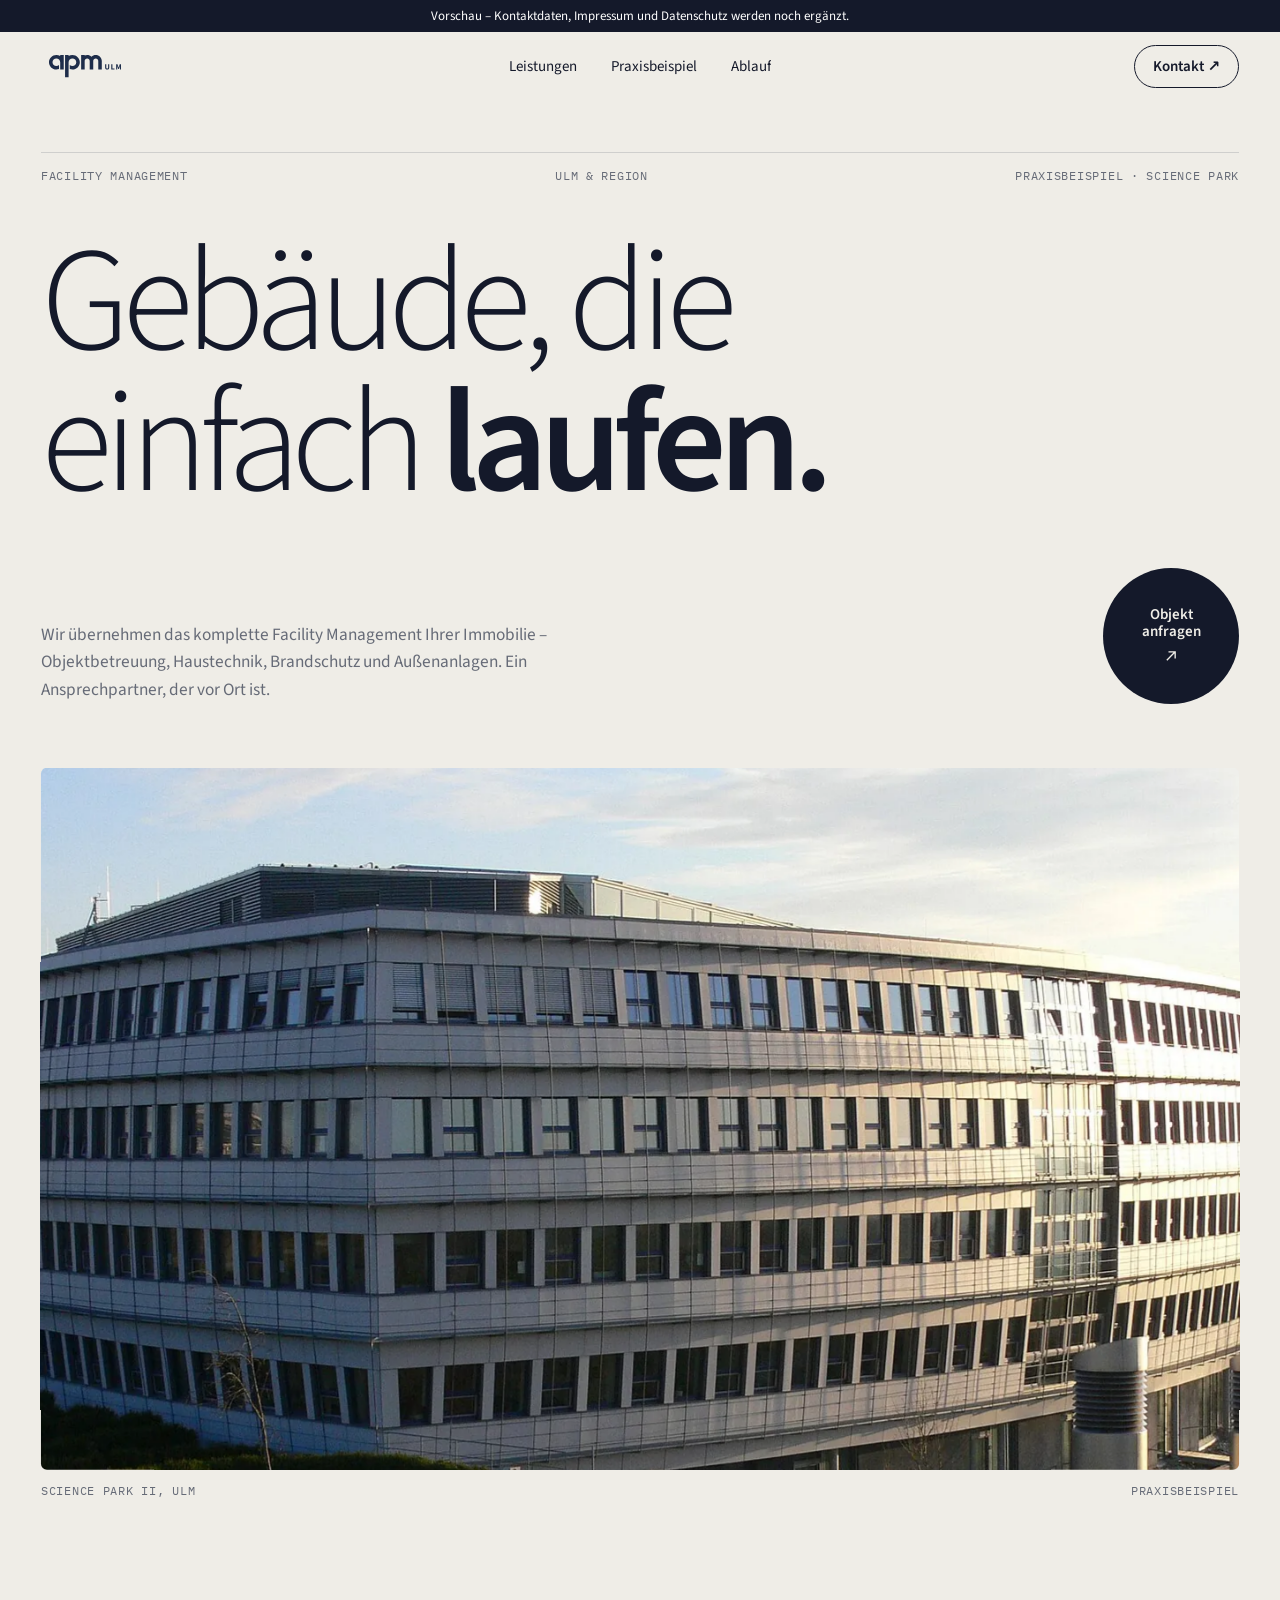
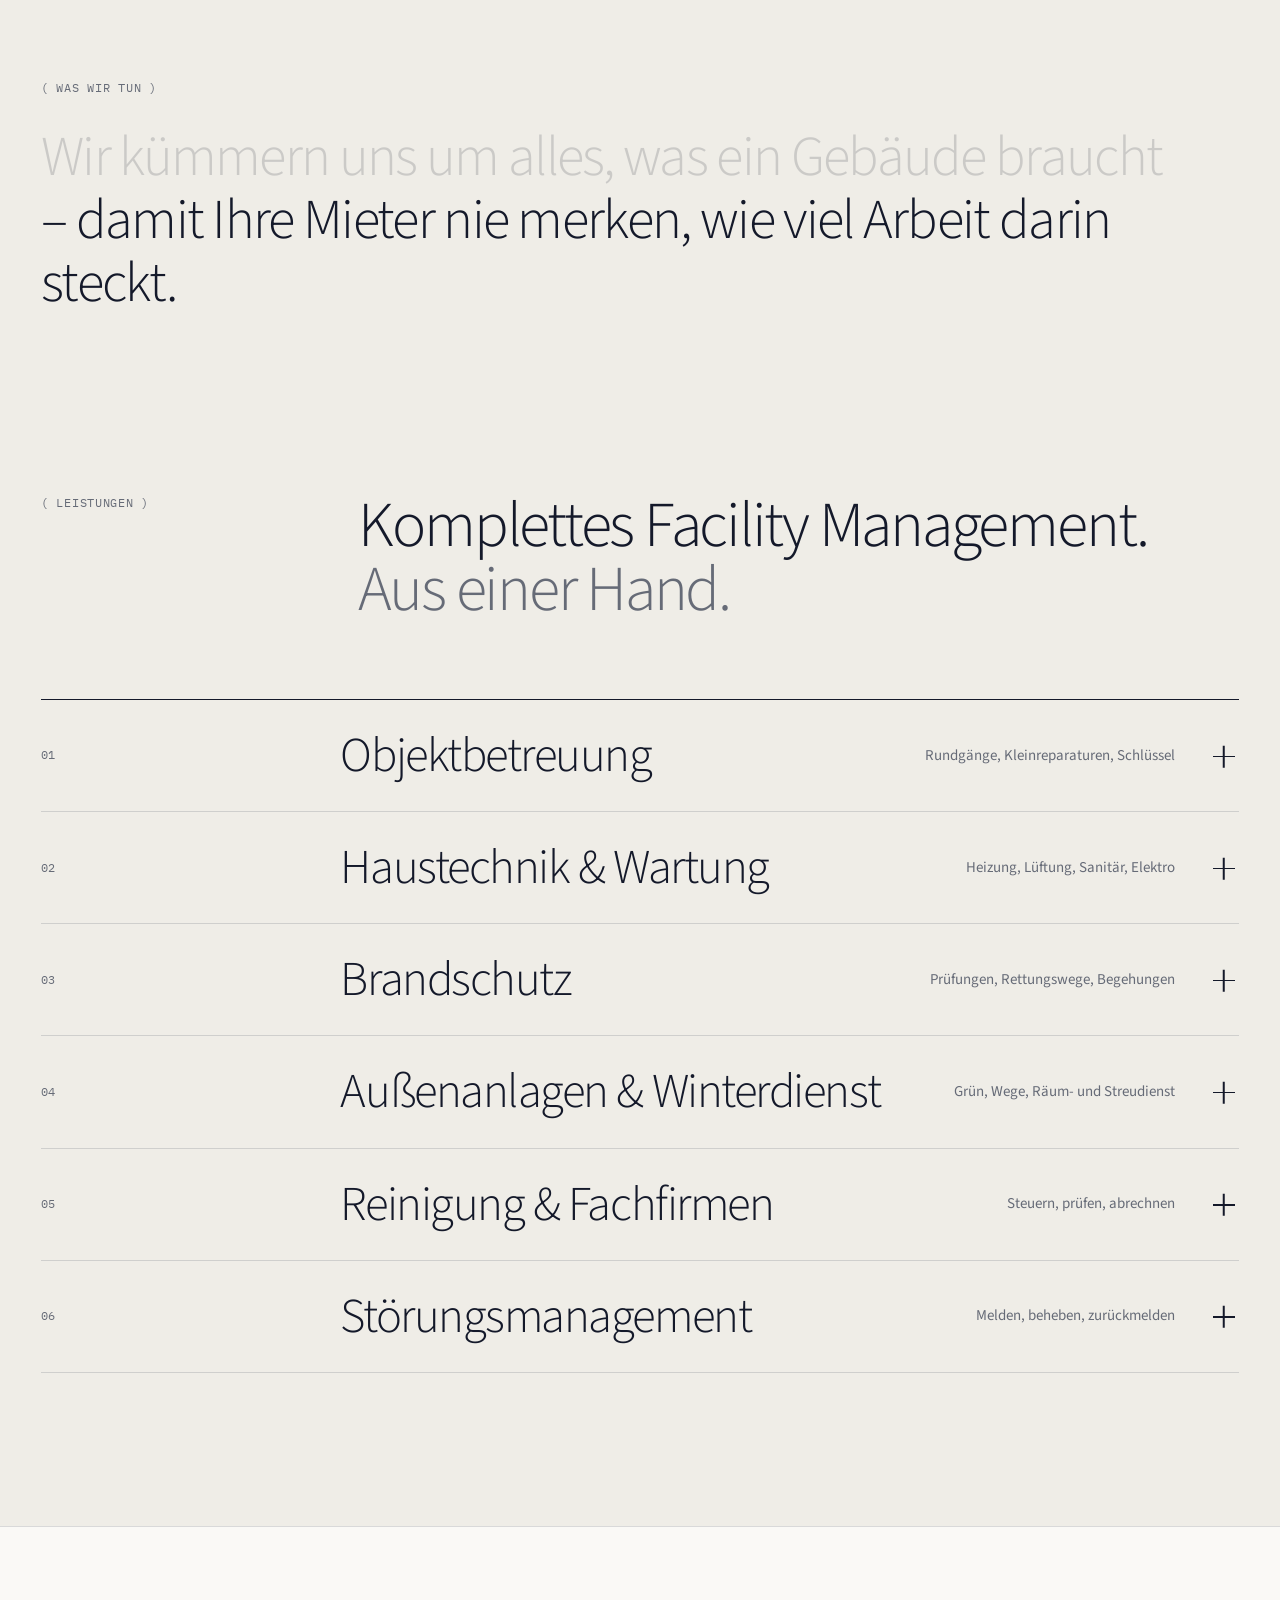
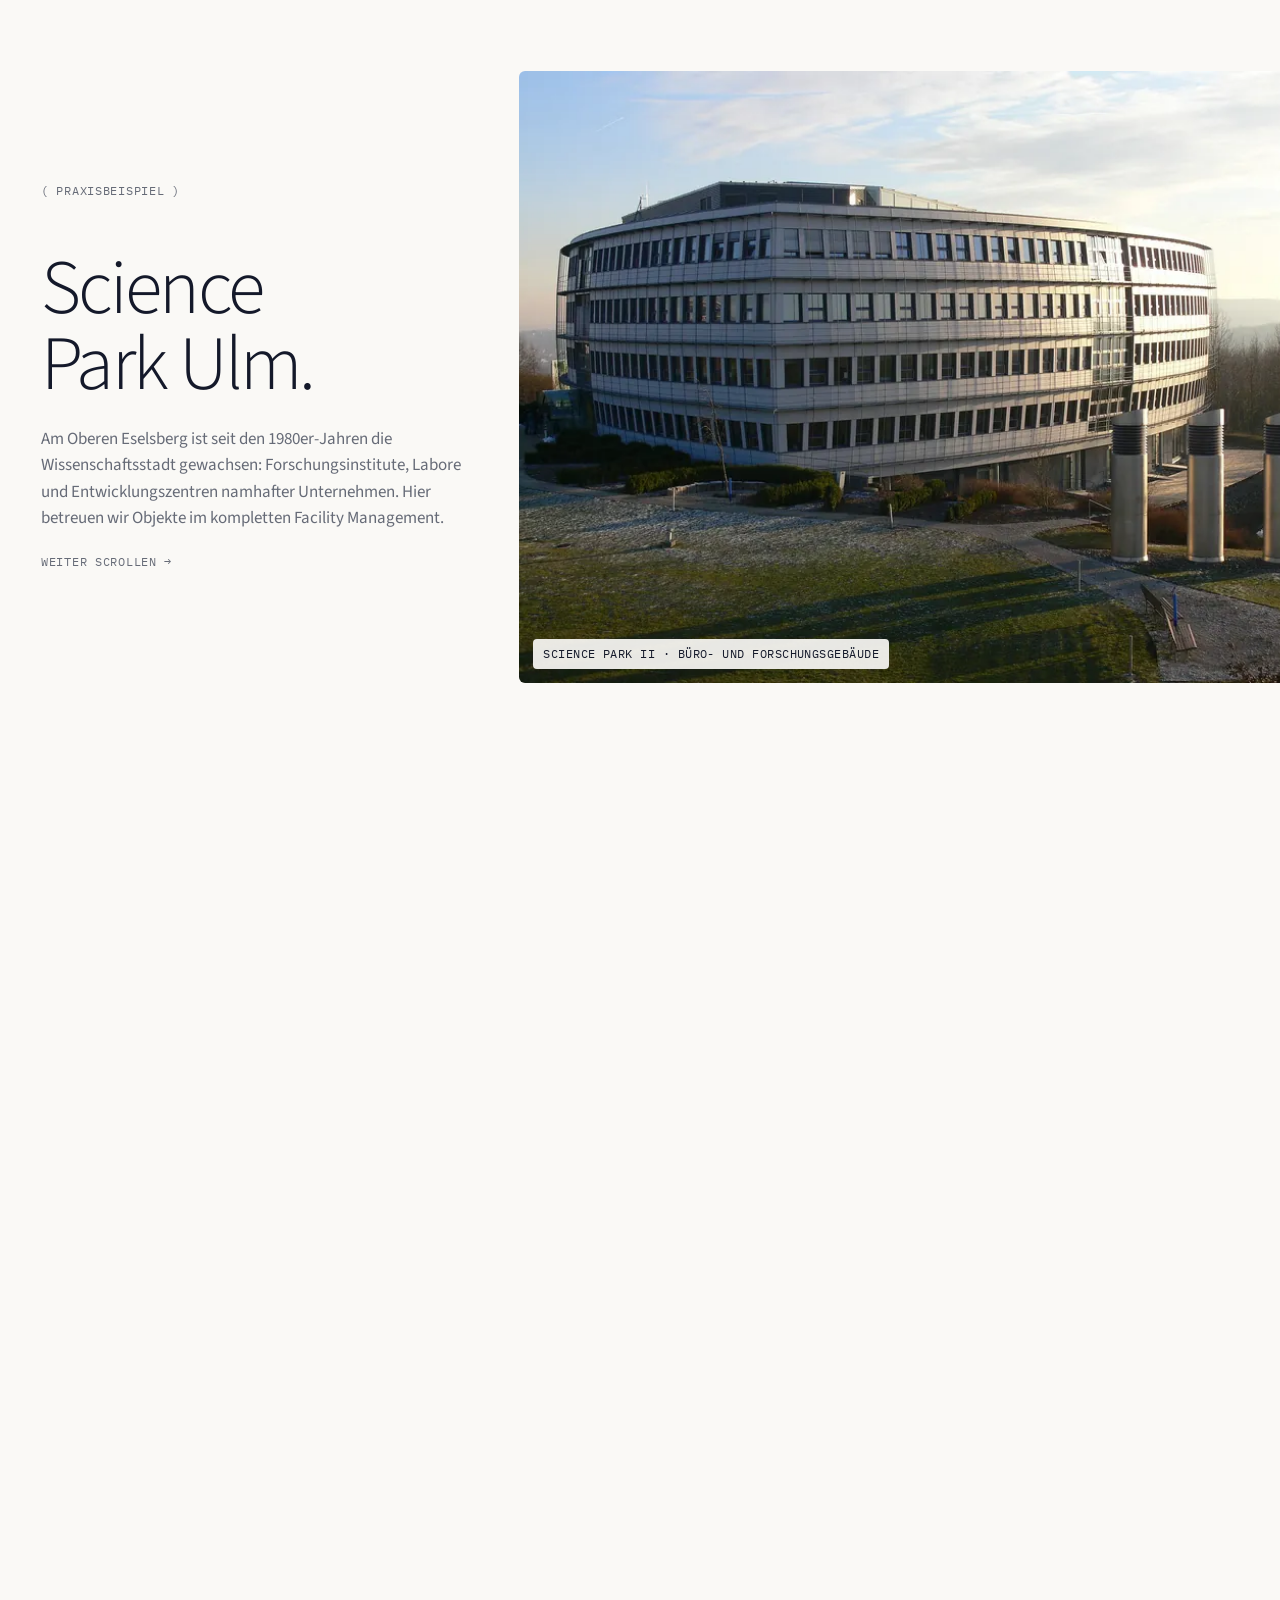
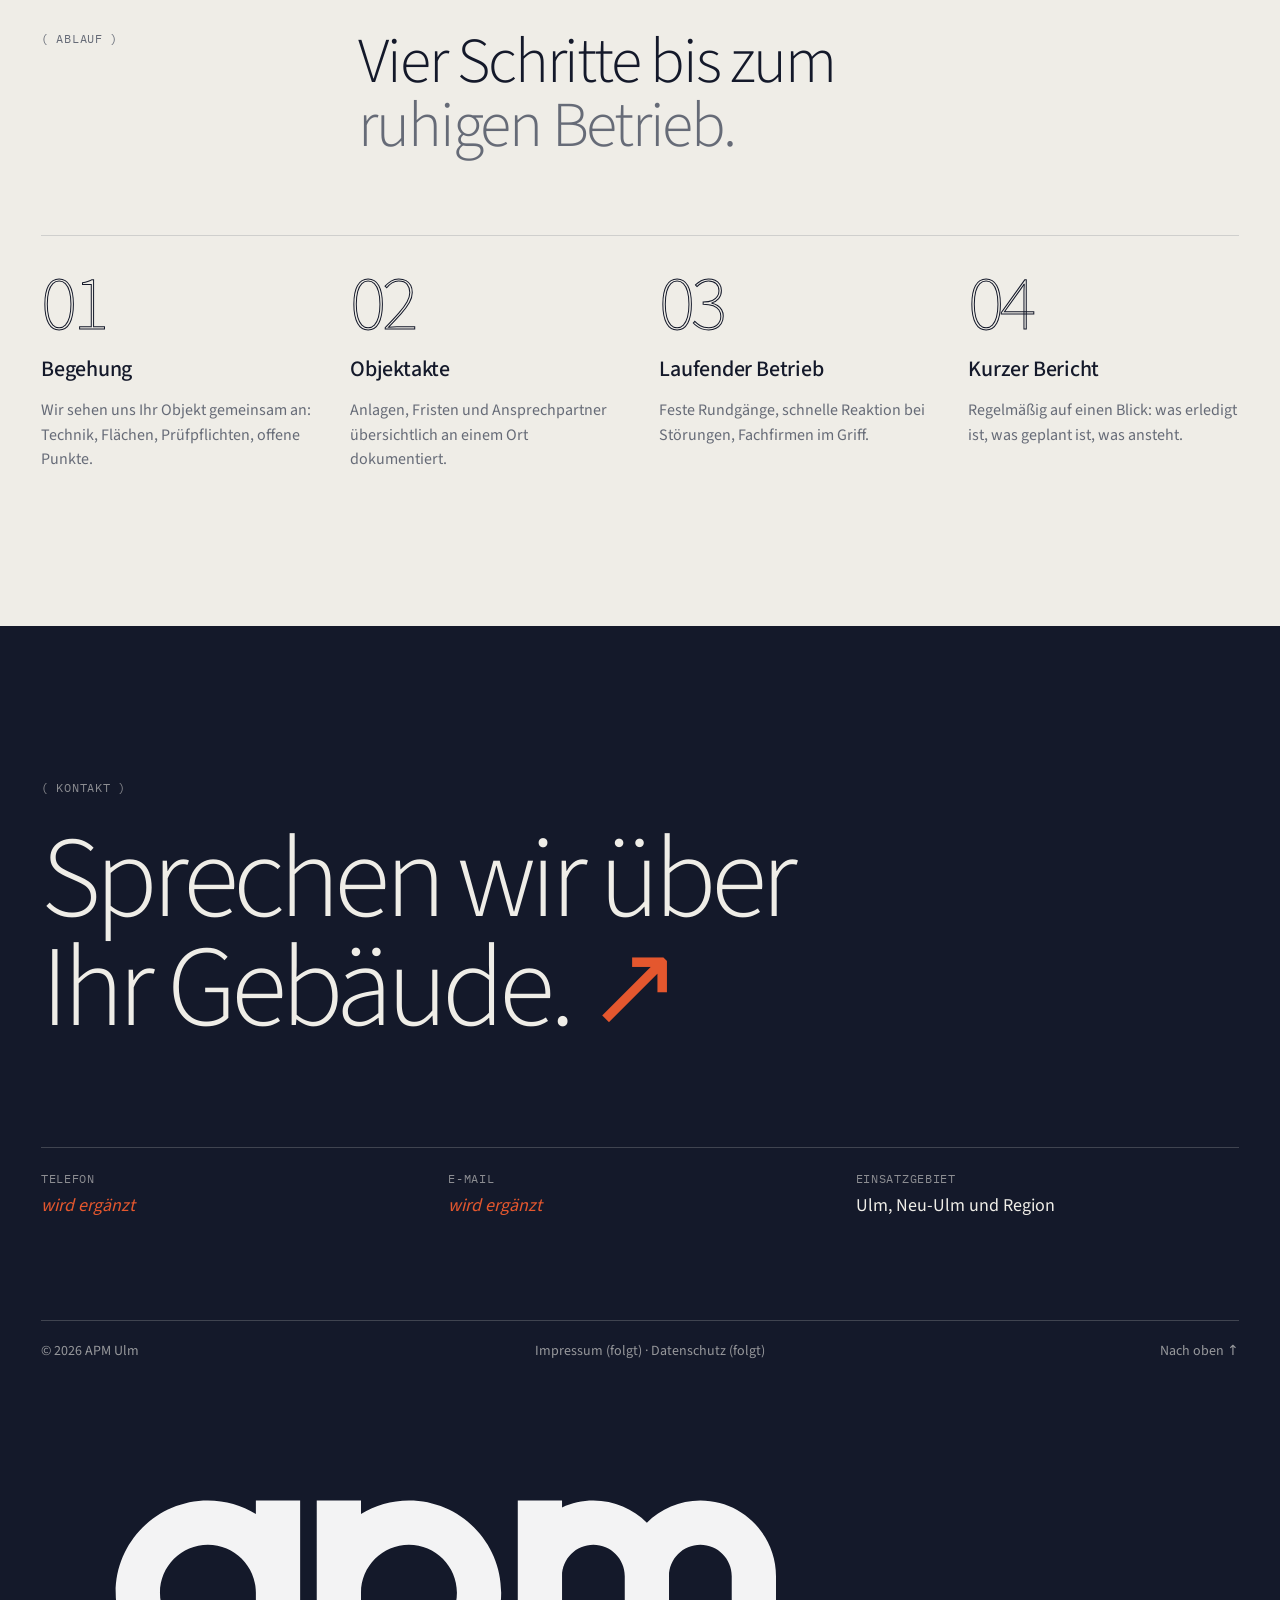
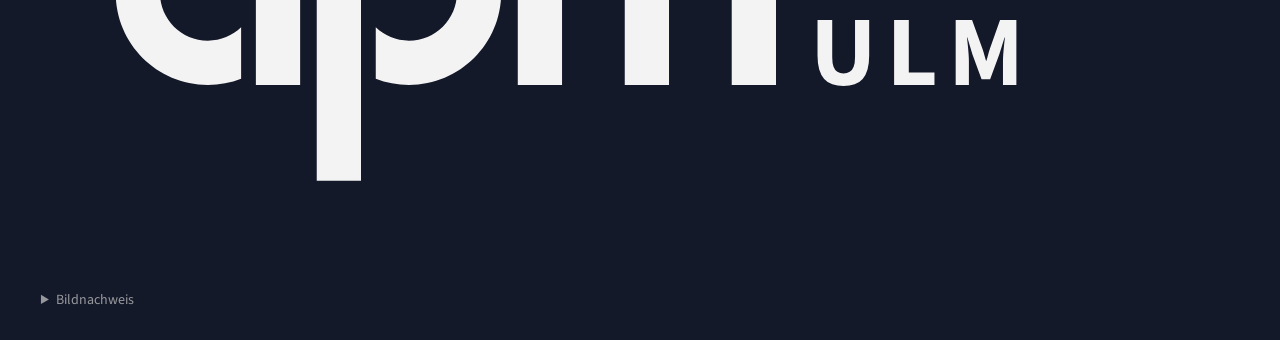
==== commit 257b41da: "Neues Design: Editorial-Layout, Scroll-Animationen, Leistungsliste, Seitwärts-Galerie Co-Authored-By" ====
--- a/index.html
+++ b/index.html
@@ -8,194 +8,188 @@
 <meta name="robots" content="noindex, nofollow">
 <meta property="og:title" content="APM Ulm – Facility Management für Ulm und die Region">
 <meta property="og:description" content="Gebäude, die einfach laufen. Komplettes Facility Management – Praxisbeispiel Science Park Ulm.">
-<meta property="og:image" content="img/energon-1600.webp">
-<meta name="theme-color" content="#F7F6F2">
+<meta property="og:image" content="img/energon-wide-1920.webp">
+<meta name="theme-color" content="#EFEDE7">
 <link rel="icon" href="img/logo.svg" type="image/svg+xml">
 <link rel="preload" href="fonts/source-sans-3.woff2" as="font" type="font/woff2" crossorigin>
 <link rel="stylesheet" href="style.css">
 </head>
 <body>
 
-<svg width="0" height="0" style="position:absolute" aria-hidden="true">
-  <defs>
-    <symbol id="i-haus" viewBox="0 0 24 24"><path d="M3 10.5 12 3l9 7.5M5.5 9v11h13V9M9.5 20v-6h5v6"/></symbol>
-    <symbol id="i-technik" viewBox="0 0 24 24"><path d="M14.7 6.3a4 4 0 0 0-5.4 5.2L3.5 17.3a1.8 1.8 0 0 0 2.6 2.6l5.8-5.8a4 4 0 0 0 5.2-5.4l-2.6 2.6-2.4-.4-.4-2.4z"/></symbol>
-    <symbol id="i-feuer" viewBox="0 0 24 24"><path d="M12 21c4 0 6.5-2.6 6.5-6.2 0-3.4-2.4-5.6-3.6-8.3-.5 1.8-1.4 3-2.6 3.6C12.5 7 11.2 4.6 9 3c.3 3-1.6 5-2.9 6.8A7 7 0 0 0 5.5 14.8C5.5 18.4 8 21 12 21z"/><path d="M12 21c-1.7 0-2.8-1.2-2.8-2.8 0-1.8 1.6-2.6 2.1-4.2 1.5 1 3.5 2.3 3.5 4.2 0 1.6-1.1 2.8-2.8 2.8z"/></symbol>
-    <symbol id="i-schnee" viewBox="0 0 24 24"><path d="M12 2v20M4.2 6.5l15.6 11M19.8 6.5 4.2 17.5M9 3.5l3 2.5 3-2.5M9 20.5l3-2.5 3 2.5"/></symbol>
-    <symbol id="i-team" viewBox="0 0 24 24"><circle cx="9" cy="8" r="3.2"/><path d="M3 20c.4-3.6 2.9-5.6 6-5.6s5.6 2 6 5.6M16 4.9a3.2 3.2 0 0 1 0 6.2M17.5 14.6c2 .6 3.3 2.3 3.5 5.4"/></symbol>
-    <symbol id="i-glocke" viewBox="0 0 24 24"><path d="M6 16.5V11a6 6 0 1 1 12 0v5.5l1.5 2h-15zM10 21h4"/></symbol>
-    <symbol id="i-pin" viewBox="0 0 24 24"><path d="M12 21s-7-6.2-7-11.5a7 7 0 0 1 14 0C19 14.8 12 21 12 21z"/><circle cx="12" cy="9.5" r="2.5"/></symbol>
-    <symbol id="i-akte" viewBox="0 0 24 24"><path d="M7 3h7l5 5v13H7zM14 3v5h5M10 14l2 2 4-4"/></symbol>
-    <symbol id="i-person" viewBox="0 0 24 24"><circle cx="12" cy="8" r="3.6"/><path d="M4.5 21c.6-4.2 3.6-6.6 7.5-6.6s6.9 2.4 7.5 6.6"/></symbol>
-    <symbol id="i-pfeil" viewBox="0 0 24 24"><path d="M5 12h14M13 6l6 6-6 6"/></symbol>
-  </defs>
-</svg>
-
 <div class="vorschau">Vorschau – Kontaktdaten, Impressum und Datenschutz werden noch ergänzt.</div>
 
-<header class="kopf" id="top">
-  <div class="wrap kopf-in">
-    <a href="#top" class="logo" aria-label="APM Ulm – zur Startseite"><img src="img/logo.svg" alt="APM Ulm" width="118" height="51"></a>
+<header class="kopf">
+  <div class="rand kopf-in">
+    <a href="#top" class="logo" aria-label="APM Ulm – nach oben"><img src="img/logo.svg" alt="APM Ulm" width="92" height="40"></a>
     <nav class="nav" aria-label="Hauptnavigation">
-      <a href="#leistungen">Leistungen</a>
-      <a href="#praxis">Praxisbeispiel</a>
-      <a href="#ablauf">Ablauf</a>
-      <a href="#kontakt" class="btn btn-klein">Objekt anfragen</a>
+      <a href="#leistungen"><span>Leistungen</span></a>
+      <a href="#praxis"><span>Praxisbeispiel</span></a>
+      <a href="#ablauf"><span>Ablauf</span></a>
     </nav>
+    <a href="#kontakt" class="kopf-cta">Kontakt <span class="pfeil">↗</span></a>
     <button class="menu-btn" aria-label="Menü öffnen" aria-expanded="false"><span></span><span></span></button>
   </div>
 </header>
 
-<main>
+<main id="top">
 
 <!-- HERO -->
 <section class="hero">
-  <div class="wrap hero-grid">
-    <div class="hero-text">
-      <p class="eyebrow reveal">Facility Management · Ulm &amp; Region</p>
-      <h1 class="reveal">Gebäude, die <em>einfach laufen.</em></h1>
-      <p class="lead reveal">APM Ulm übernimmt das komplette Facility Management Ihrer Immobilie – von der Objektbetreuung über Haustechnik und Brandschutz bis zu den Außenanlagen. Für Büro-, Gewerbe- und Forschungsgebäude.</p>
-      <div class="hero-cta reveal">
-        <a href="#kontakt" class="btn">Objekt anfragen <svg class="ico ico-s"><use href="#i-pfeil"/></svg></a>
-        <a href="#leistungen" class="btn btn-linie">Leistungen</a>
-      </div>
-    </div>
-    <figure class="hero-bild reveal">
-      <img src="img/energon-1600.webp" srcset="img/energon-800.webp 800w, img/energon-1600.webp 1600w" sizes="(max-width: 980px) 100vw, 52vw" alt="Bürogebäude im Science Park II am Oberen Eselsberg in Ulm" width="1600" height="1200" fetchpriority="high">
-      <figcaption class="chip"><span class="punkt"></span>Praxisbeispiel · Science Park Ulm</figcaption>
-    </figure>
-  </div>
-  <div class="wrap">
-    <ul class="vorteile reveal">
-      <li><svg class="ico"><use href="#i-person"/></svg><div><strong>Ein Ansprechpartner</strong><span>für alles rund ums Gebäude</span></div></li>
-      <li><svg class="ico"><use href="#i-pin"/></svg><div><strong>Vor Ort statt Hotline</strong><span>wir kennen Ihr Objekt</span></div></li>
-      <li><svg class="ico"><use href="#i-akte"/></svg><div><strong>Alles dokumentiert</strong><span>Prüfungen, Wartungen, Mängel</span></div></li>
+  <div class="rand">
+    <div class="meta">
+      <span>Facility Management</span>
+      <span>Ulm &amp; Region</span>
+      <span class="nur-gross">Praxisbeispiel · Science Park</span>
+    </div>
+    <h1 class="titel" aria-label="Gebäude, die einfach laufen.">
+      <span class="z"><span>Gebäude, die</span></span>
+      <span class="z"><span>einfach <em>laufen.</em></span></span>
+    </h1>
+    <div class="hero-unten">
+      <p class="hero-text">Wir übernehmen das komplette Facility Management Ihrer Immobilie – Objektbetreuung, Haustechnik, Brandschutz und Außenanlagen. Ein Ansprechpartner, der vor Ort ist.</p>
+      <a href="#kontakt" class="rund-btn" aria-label="Objekt anfragen">
+        <span>Objekt<br>anfragen</span>
+        <svg viewBox="0 0 24 24" aria-hidden="true"><path d="M7 17 17 7M9 7h8v8"/></svg>
+      </a>
+    </div>
+  </div>
+  <figure class="breitbild">
+    <div class="breitbild-in">
+      <img src="img/energon-wide-1920.webp" srcset="img/energon-wide-1000.webp 1000w, img/energon-wide-1920.webp 1920w" sizes="100vw" alt="Bürogebäude im Science Park II am Oberen Eselsberg in Ulm" width="1920" height="883" fetchpriority="high">
+    </div>
+    <figcaption class="rand"><span>Science Park II, Ulm</span><span>Praxisbeispiel</span></figcaption>
+  </figure>
+</section>
+
+<!-- STATEMENT -->
+<section class="statement">
+  <div class="rand">
+    <p class="label">( Was wir tun )</p>
+    <p class="satz" data-woerter>Wir kümmern uns um alles, was ein Gebäude braucht – damit Ihre Mieter nie merken, wie viel Arbeit darin steckt.</p>
+  </div>
+</section>
+
+<!-- LEISTUNGEN -->
+<section class="leistungen" id="leistungen">
+  <div class="rand">
+    <div class="abschnitt-kopf">
+      <p class="label">( Leistungen )</p>
+      <h2>Komplettes Facility Management.<br><span class="hell">Aus einer Hand.</span></h2>
+    </div>
+    <ul class="liste">
+      <li class="zeile-l">
+        <button class="zeile-kopf" aria-expanded="false">
+          <span class="nr">01</span><span class="name">Objektbetreuung</span><span class="kurz">Rundgänge, Kleinreparaturen, Schlüssel</span><span class="plus" aria-hidden="true"></span>
+        </button>
+        <div class="zeile-inhalt"><div><p>Regelmäßige Rundgänge, Kleinreparaturen, Schlüssel- und Zugangsorganisation, Ansprechpartner für Mieter. Wir sehen Probleme, bevor sie jemand meldet.</p></div></div>
+      </li>
+      <li class="zeile-l">
+        <button class="zeile-kopf" aria-expanded="false">
+          <span class="nr">02</span><span class="name">Haustechnik &amp; Wartung</span><span class="kurz">Heizung, Lüftung, Sanitär, Elektro</span><span class="plus" aria-hidden="true"></span>
+        </button>
+        <div class="zeile-inhalt"><div><p>Wir koordinieren Wartungen, betreuen die Anlagen und halten jede Prüffrist im Blick – von der Aufzugsprüfung bis zur DGUV&nbsp;V3.</p></div></div>
+      </li>
+      <li class="zeile-l">
+        <button class="zeile-kopf" aria-expanded="false">
+          <span class="nr">03</span><span class="name">Brandschutz</span><span class="kurz">Prüfungen, Rettungswege, Begehungen</span><span class="plus" aria-hidden="true"></span>
+        </button>
+        <div class="zeile-inhalt"><div><p>Flucht- und Rettungswege frei, Feuerlöscher, Rauchabzug und Brandmeldeanlage geprüft, Brandschutzordnung aktuell. Wir organisieren, dokumentieren lückenlos und begleiten Begehungen.</p></div></div>
+      </li>
+      <li class="zeile-l">
+        <button class="zeile-kopf" aria-expanded="false">
+          <span class="nr">04</span><span class="name">Außenanlagen &amp; Winterdienst</span><span class="kurz">Grün, Wege, Räum- und Streudienst</span><span class="plus" aria-hidden="true"></span>
+        </button>
+        <div class="zeile-inhalt"><div><p>Grünpflege, Wege und Parkflächen, Räum- und Streudienst – damit jeder sicher ankommt, auch an einem Januarmorgen.</p></div></div>
+      </li>
+      <li class="zeile-l">
+        <button class="zeile-kopf" aria-expanded="false">
+          <span class="nr">05</span><span class="name">Reinigung &amp; Fachfirmen</span><span class="kurz">Steuern, prüfen, abrechnen</span><span class="plus" aria-hidden="true"></span>
+        </button>
+        <div class="zeile-inhalt"><div><p>Wir steuern Reinigung, Entsorgung und Handwerksbetriebe, kontrollieren die Leistung und sind die eine Nummer für alles.</p></div></div>
+      </li>
+      <li class="zeile-l">
+        <button class="zeile-kopf" aria-expanded="false">
+          <span class="nr">06</span><span class="name">Störungsmanagement</span><span class="kurz">Melden, beheben, zurückmelden</span><span class="plus" aria-hidden="true"></span>
+        </button>
+        <div class="zeile-inhalt"><div><p>Etwas fällt aus? Wir nehmen die Meldung auf, beheben selbst oder holen den richtigen Fachbetrieb – und melden zurück, wenn es erledigt ist.</p></div></div>
+      </li>
     </ul>
   </div>
 </section>
 
-<!-- LEISTUNGEN -->
-<section class="abschnitt" id="leistungen">
-  <div class="wrap">
-    <div class="kopfzeile">
-      <p class="eyebrow reveal">Leistungen</p>
-      <h2 class="reveal">Komplettes Facility Management.<br>Aus einer Hand.</h2>
-      <p class="lead reveal">Technisch, infrastrukturell, organisatorisch: Wir kümmern uns um alles, damit Ihr Gebäude läuft – und Sie sich um Ihr Geschäft kümmern können.</p>
-    </div>
-    <div class="raster">
-      <article class="karte reveal" data-tilt>
-        <span class="icon"><svg class="ico"><use href="#i-haus"/></svg></span>
-        <h3>Objektbetreuung</h3>
-        <p>Regelmäßige Rundgänge, Kleinreparaturen, Schlüssel- und Zugangsorganisation. Wir sehen Probleme, bevor Ihre Mieter sie melden.</p>
-      </article>
-      <article class="karte reveal" data-tilt>
-        <span class="icon"><svg class="ico"><use href="#i-technik"/></svg></span>
-        <h3>Haustechnik &amp; Wartung</h3>
-        <p>Heizung, Lüftung, Sanitär, Elektro: Wir koordinieren Wartungen und halten Prüffristen im Blick – von der Aufzugsprüfung bis zur DGUV&nbsp;V3.</p>
-      </article>
-      <article class="karte karte-feuer reveal" data-tilt>
-        <span class="icon"><svg class="ico"><use href="#i-feuer"/></svg></span>
-        <h3>Brandschutz <span class="badge">Schwerpunkt</span></h3>
-        <p>Rettungswege frei, Feuerlöscher, Rauchabzug und Brandmeldeanlage geprüft, Brandschutzordnung aktuell. Wir organisieren, dokumentieren und begleiten Begehungen.</p>
-      </article>
-      <article class="karte reveal" data-tilt>
-        <span class="icon"><svg class="ico"><use href="#i-schnee"/></svg></span>
-        <h3>Außenanlagen &amp; Winterdienst</h3>
-        <p>Grünpflege, Wege und Parkflächen, Räum- und Streudienst – damit jeder sicher ankommt, auch im Januar.</p>
-      </article>
-      <article class="karte reveal" data-tilt>
-        <span class="icon"><svg class="ico"><use href="#i-team"/></svg></span>
-        <h3>Reinigung &amp; Fachfirmen</h3>
-        <p>Wir steuern Reinigung, Entsorgung und Handwerker, prüfen die Leistung und sind die eine Nummer für alles.</p>
-      </article>
-      <article class="karte reveal" data-tilt>
-        <span class="icon"><svg class="ico"><use href="#i-glocke"/></svg></span>
-        <h3>Störungsmanagement</h3>
-        <p>Etwas fällt aus? Wir nehmen die Meldung auf, beheben selbst oder holen den richtigen Fachbetrieb – und melden zurück, wenn es erledigt ist.</p>
-      </article>
-    </div>
-  </div>
-</section>
-
-<!-- PRAXISBEISPIEL -->
-<section class="abschnitt praxis" id="praxis">
-  <div class="wrap">
-    <div class="praxis-kopf">
-      <div>
-        <p class="eyebrow reveal">Praxisbeispiel</p>
-        <h2 class="reveal">Science Park Ulm.</h2>
-      </div>
-      <p class="lead reveal">Am Oberen Eselsberg ist seit den 1980er-Jahren die Wissenschaftsstadt gewachsen: Forschungsinstitute, Labore und Entwicklungszentren namhafter Unternehmen. Hier betreuen wir Objekte im kompletten Facility Management.</p>
-    </div>
-
-    <div class="praxis-raster">
-      <figure class="foto foto-gross reveal" data-tilt>
-        <img src="img/energon-800.webp" srcset="img/energon-800.webp 800w, img/energon-1600.webp 1600w" sizes="(max-width: 980px) 100vw, 66vw" alt="Bürogebäude im Science Park II" loading="lazy" width="1600" height="1200">
-        <figcaption><strong>Science Park II</strong><span>Büro- und Forschungsgebäude</span></figcaption>
+<!-- PRAXISBEISPIEL: seitlich laufend -->
+<section class="praxis" id="praxis">
+  <div class="praxis-pin">
+    <div class="spur">
+      <div class="panel panel-text">
+        <p class="label">( Praxisbeispiel )</p>
+        <h2>Science<br>Park Ulm.</h2>
+        <p>Am Oberen Eselsberg ist seit den 1980er-Jahren die Wissenschaftsstadt gewachsen: Forschungsinstitute, Labore und Entwicklungszentren namhafter Unternehmen. Hier betreuen wir Objekte im kompletten Facility Management.</p>
+        <p class="hinweis nur-gross">Weiter scrollen →</p>
+      </div>
+      <figure class="panel panel-bild breit">
+        <img src="img/energon-1600.webp" srcset="img/energon-800.webp 800w, img/energon-1600.webp 1600w" sizes="(max-width: 900px) 100vw, 60vw" alt="Bürogebäude im Science Park II" loading="lazy" width="1600" height="1200">
+        <figcaption>Science Park II · Büro- und Forschungsgebäude</figcaption>
       </figure>
-      <div class="karte liste reveal" data-tilt>
-        <h3>Was wir dort leisten</h3>
-        <ul class="haken">
+      <div class="panel panel-liste">
+        <p class="label">( Was wir dort leisten )</p>
+        <ol>
           <li>Objektbetreuung &amp; Hausmeisterdienst</li>
           <li>Haustechnik &amp; Wartungsmanagement</li>
           <li>Brandschutz &amp; Prüffristen</li>
           <li>Außenanlagen &amp; Winterdienst</li>
           <li>Steuerung von Reinigung und Fachfirmen</li>
-        </ul>
-      </div>
-      <figure class="foto reveal" data-tilt>
-        <img src="img/tram-800.webp" srcset="img/tram-800.webp 800w, img/tram-1600.webp 1600w" sizes="(max-width: 980px) 100vw, 33vw" alt="Straßenbahn an der Haltestelle Science Park II" loading="lazy" width="800" height="600">
-        <figcaption><strong>Haltestelle Science Park II</strong><span>Straßenbahn bis vor die Tür</span></figcaption>
+        </ol>
+      </div>
+      <figure class="panel panel-bild hoch">
+        <img src="img/tram-hoch-900.webp" alt="Straßenbahn an der Haltestelle Science Park II" loading="lazy" width="900" height="1125">
+        <figcaption>Haltestelle Science Park II</figcaption>
       </figure>
-      <figure class="foto reveal" data-tilt>
-        <img src="img/eselsberg-800.webp" srcset="img/eselsberg-800.webp 800w, img/eselsberg-1600.webp 1600w" sizes="(max-width: 980px) 100vw, 33vw" alt="Blick über den Wald hinüber zum Oberen Eselsberg mit der Wissenschaftsstadt" loading="lazy" width="800" height="600">
-        <figcaption><strong>Oberer Eselsberg</strong><span>Blick von Mähringen</span></figcaption>
+      <div class="panel panel-zahlen">
+        <div><span class="zahl">I–III</span><span>Ausbaustufen der Wissenschaftsstadt</span></div>
+        <div><span class="zahl"><span data-zaehle="600">600</span> m</span><span>über dem Meer – Winterdienst inklusive</span></div>
+        <div><span class="zahl"><span data-zaehle="12500">12.500</span></span><span>Menschen arbeiten hier täglich*</span></div>
+        <p class="klein">* Angabe der IHK Ulm, Stand 2014</p>
+      </div>
+      <figure class="panel panel-bild hoch">
+        <img src="img/eselsberg-hoch-900.webp" alt="Blick über den Wald hinüber zum Oberen Eselsberg mit der Wissenschaftsstadt" loading="lazy" width="900" height="1125">
+        <figcaption>Oberer Eselsberg, Blick von Mähringen</figcaption>
       </figure>
-      <div class="karte zukunft reveal" data-tilt>
-        <p class="eyebrow">Science Park III</p>
+      <div class="panel panel-text panel-ende">
+        <p class="label">( Science Park III )</p>
         <p class="gross">40 Hektar,<br>die gerade wachsen.</p>
         <p>Neue Labor- und Bürogebäude am Eselsberg. Neue Technik – wir sind bereit.</p>
       </div>
     </div>
-
-    <dl class="fakten reveal">
-      <div><dt>I – III</dt><dd>Ausbaustufen der Wissenschaftsstadt</dd></div>
-      <div><dt>≈ 600 m</dt><dd>über dem Meer – Winterdienst inklusive</dd></div>
-      <div><dt>12.500</dt><dd>Menschen arbeiten hier täglich<sup>*</sup></dd></div>
-    </dl>
-    <p class="klein reveal"><sup>*</sup> Angabe der IHK Ulm, Stand 2014.</p>
   </div>
 </section>
 
 <!-- ABLAUF -->
-<section class="abschnitt" id="ablauf">
-  <div class="wrap">
-    <div class="kopfzeile">
-      <p class="eyebrow reveal">So starten wir</p>
-      <h2 class="reveal">Vier Schritte bis zum ruhigen Betrieb.</h2>
-    </div>
-    <ol class="schritte">
-      <li class="schritt reveal"><span class="kreis">1</span><h3>Begehung</h3><p>Wir sehen uns Ihr Objekt gemeinsam an: Technik, Flächen, Prüfpflichten, offene Punkte.</p></li>
-      <li class="schritt reveal"><span class="kreis">2</span><h3>Objektakte</h3><p>Anlagen, Fristen und Ansprechpartner übersichtlich an einem Ort dokumentiert.</p></li>
-      <li class="schritt reveal"><span class="kreis">3</span><h3>Laufender Betrieb</h3><p>Feste Rundgänge, schnelle Reaktion bei Störungen, Fachfirmen im Griff.</p></li>
-      <li class="schritt reveal"><span class="kreis">4</span><h3>Kurzer Bericht</h3><p>Regelmäßig auf einen Blick: was erledigt ist, was geplant ist, was ansteht.</p></li>
-    </ol>
+<section class="ablauf" id="ablauf">
+  <div class="rand">
+    <div class="abschnitt-kopf">
+      <p class="label">( Ablauf )</p>
+      <h2>Vier Schritte bis zum<br><span class="hell">ruhigen Betrieb.</span></h2>
+    </div>
+    <div class="schritte">
+      <div class="fortschritt" aria-hidden="true"><span></span></div>
+      <div class="schritt"><span class="gross-nr">01</span><h3>Begehung</h3><p>Wir sehen uns Ihr Objekt gemeinsam an: Technik, Flächen, Prüfpflichten, offene Punkte.</p></div>
+      <div class="schritt"><span class="gross-nr">02</span><h3>Objektakte</h3><p>Anlagen, Fristen und Ansprechpartner übersichtlich an einem Ort dokumentiert.</p></div>
+      <div class="schritt"><span class="gross-nr">03</span><h3>Laufender Betrieb</h3><p>Feste Rundgänge, schnelle Reaktion bei Störungen, Fachfirmen im Griff.</p></div>
+      <div class="schritt"><span class="gross-nr">04</span><h3>Kurzer Bericht</h3><p>Regelmäßig auf einen Blick: was erledigt ist, was geplant ist, was ansteht.</p></div>
+    </div>
   </div>
 </section>
 
 <!-- KONTAKT -->
-<section class="abschnitt kontakt" id="kontakt">
-  <div class="wrap kontakt-grid">
-    <div>
-      <p class="eyebrow reveal">Kontakt</p>
-      <h2 class="reveal">Lassen Sie uns über Ihr Objekt sprechen.</h2>
-      <p class="lead reveal">Kurz anrufen oder schreiben – wir melden uns, schauen uns das Gebäude an und machen Ihnen ein klares Angebot.</p>
-    </div>
-    <div class="kontakt-karte reveal">
-      <div class="zeile"><span class="label">Telefon</span><span class="fehlt">wird ergänzt</span></div>
-      <div class="zeile"><span class="label">E-Mail</span><span class="fehlt">wird ergänzt</span></div>
-      <div class="zeile"><span class="label">Einsatzgebiet</span><span>Ulm, Neu-Ulm und Region</span></div>
-      <a class="btn btn-voll" href="#kontakt" aria-disabled="true">Anfrage senden</a>
+<section class="kontakt" id="kontakt">
+  <div class="rand">
+    <p class="label">( Kontakt )</p>
+    <a href="#kontakt" class="riesig" aria-disabled="true"><span>Sprechen wir über</span><span>Ihr Gebäude. <em>↗</em></span></a>
+    <div class="kontakt-raster">
+      <div><span class="label-k">Telefon</span><span class="fehlt">wird ergänzt</span></div>
+      <div><span class="label-k">E-Mail</span><span class="fehlt">wird ergänzt</span></div>
+      <div><span class="label-k">Einsatzgebiet</span><span>Ulm, Neu-Ulm und Region</span></div>
     </div>
   </div>
 </section>
@@ -203,22 +197,28 @@
 </main>
 
 <footer class="fuss">
-  <div class="wrap fuss-in">
-    <img src="img/logo.svg" alt="APM Ulm" width="84" height="37">
-    <p>© 2026 APM Ulm · Facility Management für Ulm und die Region</p>
-    <p class="links"><span>Impressum (folgt)</span> · <span>Datenschutz (folgt)</span></p>
-  </div>
-  <details class="wrap bildnachweis">
-    <summary>Bildnachweis</summary>
-    <ul>
-      <li>Science Park II (Energon): G8w, <a href="https://commons.wikimedia.org/wiki/File:Ulm_Energon.jpg" rel="noopener">Wikimedia Commons</a>, <a href="https://creativecommons.org/licenses/by-sa/3.0/deed.de" rel="noopener">CC BY-SA 3.0</a></li>
-      <li>Haltestelle Science Park II: Dehenkt, <a href="https://commons.wikimedia.org/wiki/File:Haltestelle_Science_Park_II_2026.jpg" rel="noopener">Wikimedia Commons</a>, CC0</li>
-      <li>Blick zum Eselsberg: Martinus KE, <a href="https://commons.wikimedia.org/wiki/File:Blick_zum_Eselsberg_-_2026-07-09_-_108b.jpg" rel="noopener">Wikimedia Commons</a>, <a href="https://creativecommons.org/licenses/by-sa/4.0/deed.de" rel="noopener">CC BY-SA 4.0</a></li>
-    </ul>
-    <p>Bilder verkleinert und ins WebP-Format umgewandelt; die Bearbeitungen stehen unter derselben Lizenz.</p>
-  </details>
+  <div class="rand">
+    <div class="fuss-oben">
+      <span>© 2026 APM Ulm</span>
+      <span>Impressum (folgt) · Datenschutz (folgt)</span>
+      <a href="#top">Nach oben ↑</a>
+    </div>
+    <img class="wortmarke" src="img/logo-weiss.svg" alt="" aria-hidden="true" width="1324" height="577" loading="lazy">
+    <details class="bildnachweis">
+      <summary>Bildnachweis</summary>
+      <ul>
+        <li>Science Park II (Energon): G8w, <a href="https://commons.wikimedia.org/wiki/File:Ulm_Energon.jpg" rel="noopener">Wikimedia Commons</a>, <a href="https://creativecommons.org/licenses/by-sa/3.0/deed.de" rel="noopener">CC BY-SA 3.0</a></li>
+        <li>Haltestelle Science Park II: Dehenkt, <a href="https://commons.wikimedia.org/wiki/File:Haltestelle_Science_Park_II_2026.jpg" rel="noopener">Wikimedia Commons</a>, CC0</li>
+        <li>Blick zum Eselsberg: Martinus KE, <a href="https://commons.wikimedia.org/wiki/File:Blick_zum_Eselsberg_-_2026-07-09_-_108b.jpg" rel="noopener">Wikimedia Commons</a>, <a href="https://creativecommons.org/licenses/by-sa/4.0/deed.de" rel="noopener">CC BY-SA 4.0</a></li>
+      </ul>
+      <p>Bilder zugeschnitten, verkleinert und ins WebP-Format umgewandelt; die Bearbeitungen stehen unter derselben Lizenz.</p>
+    </details>
+  </div>
 </footer>
 
+<script src="vendor/lenis.min.js" defer></script>
+<script src="vendor/gsap.min.js" defer></script>
+<script src="vendor/ScrollTrigger.min.js" defer></script>
 <script src="main.js" defer></script>
 </body>
 </html>
--- a/style.css
+++ b/style.css
@@ -2,190 +2,183 @@
 @font-face{font-family:"Plex Mono";src:url(fonts/plex-mono.woff2) format("woff2");font-weight:400;font-display:swap}
 
 :root{
-  --bg:#F7F6F2; --papier:#FFFFFF; --tinte:#1E2D4A; --tinte-2:#2A3C5F; --grau:#5C6577; --linie:#E6E3DB;
-  --gold:#B08A3A; --gold-hell:#F4EDDD; --gruen:#2FA36B;
-  --r:14px; --r-klein:10px;
-  --schatten:0 1px 2px rgba(30,45,74,.04),0 8px 24px -10px rgba(30,45,74,.14);
-  --schatten-hoch:0 2px 4px rgba(30,45,74,.05),0 28px 48px -18px rgba(30,45,74,.28);
-  --max:1120px; --luft:clamp(80px,9vw,112px);
+  --papier:#EFEDE7; --papier-2:#E7E4DC; --weiss:#FAF9F6; --tinte:#14192A; --grau:#666B77; --linie:rgba(20,25,42,.14);
+  --signal:#E4572E;
+  --rand:clamp(20px,3.2vw,48px);
+  --ease:cubic-bezier(.16,1,.3,1);
 }
 *{box-sizing:border-box}
-html{scroll-behavior:smooth;scroll-padding-top:88px}
-body{margin:0;background:var(--bg);color:var(--tinte);font-family:"Source Sans 3",system-ui,sans-serif;font-size:17px;line-height:1.65;-webkit-font-smoothing:antialiased;overflow-x:clip}
+html{-webkit-text-size-adjust:100%}
+html.lenis,html.lenis body{height:auto}
+.lenis.lenis-smooth{scroll-behavior:auto!important}
+body{margin:0;background:var(--papier);color:var(--tinte);font-family:"Source Sans 3",system-ui,sans-serif;font-size:17px;line-height:1.55;font-weight:400;-webkit-font-smoothing:antialiased;overflow-x:clip}
 img{display:block;max-width:100%;height:auto}
-a{color:inherit}
-h1,h2,h3{margin:0;font-weight:600;letter-spacing:-.02em;line-height:1.08}
-h1{font-size:clamp(40px,5.2vw,66px);letter-spacing:-.03em}
-h1 em{font-style:normal;color:var(--gold)}
-h2{font-size:clamp(30px,3.4vw,42px)}
-h3{font-size:19px;letter-spacing:-.01em;line-height:1.25;font-weight:600}
-p{margin:0}
-.wrap{max-width:var(--max);margin:0 auto;padding:0 24px}
-.eyebrow{display:inline-flex;align-items:center;gap:10px;font-family:"Plex Mono",monospace;font-size:11.5px;letter-spacing:.18em;text-transform:uppercase;color:var(--gold);margin-bottom:18px}
-.eyebrow::before{content:"";width:22px;height:1.5px;background:currentColor}
-.lead{font-size:clamp(17px,1.4vw,18.5px);color:var(--grau);max-width:34em;line-height:1.65}
-.klein{font-size:13.5px;color:var(--grau);margin-top:14px}
-.ico{width:22px;height:22px;fill:none;stroke:currentColor;stroke-width:1.6;stroke-linecap:round;stroke-linejoin:round;flex:none}
-.ico-s{width:18px;height:18px;transition:transform .25s}
+a{color:inherit;text-decoration:none}
+h1,h2,h3,p{margin:0}
+h2{font-size:clamp(36px,5vw,72px);font-weight:300;letter-spacing:-.035em;line-height:1}
+h2 .hell,.hell{color:var(--grau)}
+h3{font-size:22px;font-weight:500;letter-spacing:-.01em}
+.rand{padding-left:var(--rand);padding-right:var(--rand)}
+.label{font-family:"Plex Mono",monospace;font-size:12px;letter-spacing:.06em;text-transform:uppercase;color:var(--grau);margin-bottom:28px}
+.klein{font-size:13px;color:var(--grau)}
+.fehlt{color:var(--signal);font-style:italic}
 
-.vorschau{background:var(--tinte);color:#fff;text-align:center;font-size:13.5px;padding:7px 16px}
-
-/* Buttons */
-.btn{display:inline-flex;align-items:center;gap:8px;background:var(--tinte);color:#fff;text-decoration:none;font-weight:600;font-size:15.5px;padding:11px 20px;border-radius:999px;transition:transform .25s ease,background .25s ease,box-shadow .25s}
-.btn:hover{background:var(--tinte-2);transform:translateY(-2px);box-shadow:var(--schatten)}
-.btn:hover .ico-s{transform:translateX(3px)}
-.btn-linie{background:transparent;color:var(--tinte);box-shadow:inset 0 0 0 1.5px var(--linie)}
-.btn-linie:hover{background:var(--papier);color:var(--tinte);box-shadow:inset 0 0 0 1.5px var(--tinte)}
-.btn-klein{padding:9px 16px;font-size:15px}
-.btn-voll{width:100%;justify-content:center;margin-top:10px}
-.btn[aria-disabled="true"]{opacity:.45;pointer-events:none}
+.vorschau{background:var(--tinte);color:#fff;text-align:center;font-size:13px;padding:6px 16px}
 
 /* Kopf */
-.kopf{position:sticky;top:0;z-index:50;background:rgba(247,246,242,.85);backdrop-filter:saturate(1.4) blur(14px);-webkit-backdrop-filter:saturate(1.4) blur(14px);border-bottom:1px solid transparent;transition:border-color .3s}
-.kopf.gescrollt{border-color:var(--linie)}
-.kopf-in{display:flex;align-items:center;justify-content:space-between;height:68px}
-.logo img{width:96px;height:auto}
-.nav{display:flex;align-items:center;gap:30px;font-size:15.5px}
-.nav a:not(.btn){text-decoration:none;color:var(--grau);position:relative;transition:color .2s}
-.nav a:not(.btn)::after{content:"";position:absolute;left:0;right:0;bottom:-4px;height:1.5px;background:var(--tinte);transform:scaleX(0);transform-origin:left;transition:transform .3s}
-.nav a:not(.btn):hover{color:var(--tinte)}
-.nav a:not(.btn):hover::after{transform:scaleX(1)}
-.menu-btn{display:none;background:none;border:0;width:44px;height:44px;padding:10px;cursor:pointer}
-.menu-btn span{display:block;height:2px;background:var(--tinte);margin:6px 0;transition:transform .3s}
+.kopf{position:sticky;top:0;z-index:50;transition:background .4s,border-color .4s;border-bottom:1px solid transparent}
+.kopf.gescrollt{background:rgba(239,237,231,.82);backdrop-filter:blur(14px);-webkit-backdrop-filter:blur(14px);border-color:var(--linie)}
+.kopf-in{display:grid;grid-template-columns:1fr auto 1fr;align-items:center;height:68px}
+.logo img{width:88px}
+.nav{display:flex;gap:34px;font-size:15px}
+.nav a,.kopf-cta{position:relative;overflow:hidden;display:inline-block}
+.nav a span{display:inline-block;transition:transform .5s var(--ease)}
+.nav a::after{content:attr(href);display:none}
+.nav a::before{content:"";position:absolute;left:0;right:0;bottom:2px;height:1px;background:currentColor;transform:scaleX(0);transform-origin:right;transition:transform .5s var(--ease)}
+.nav a:hover::before{transform:scaleX(1);transform-origin:left}
+.kopf-cta{justify-self:end;font-size:15px;font-weight:600;padding:9px 18px;border:1px solid var(--tinte);border-radius:999px;transition:background .3s,color .3s}
+.kopf-cta:hover{background:var(--tinte);color:var(--papier)}
+.pfeil{display:inline-block;transition:transform .4s var(--ease)}
+.kopf-cta:hover .pfeil{transform:translate(2px,-2px)}
+.menu-btn{display:none;justify-self:end;background:none;border:0;width:44px;height:44px;padding:10px;cursor:pointer}
+.menu-btn span{display:block;height:1.5px;background:var(--tinte);margin:7px 0;transition:transform .35s var(--ease)}
 
 /* Hero */
-.hero{padding:clamp(40px,6vw,72px) 0 0}
-.hero-grid{display:grid;grid-template-columns:1.05fr .95fr;gap:clamp(32px,6vw,80px);align-items:center}
-.hero-text h1{margin-bottom:24px}
-.hero-cta{display:flex;flex-wrap:wrap;gap:10px;margin-top:30px}
-.hero-bild{position:relative;margin:0}
-.hero-bild img{border-radius:var(--r);aspect-ratio:4/3.3;object-fit:cover;width:100%;box-shadow:var(--schatten)}
-.chip{position:absolute;top:16px;left:16px;background:rgba(255,255,255,.94);border-radius:999px;padding:7px 14px;font-family:"Plex Mono",monospace;font-size:12px;display:flex;align-items:center;gap:8px}
-.punkt{width:8px;height:8px;border-radius:50%;background:var(--gruen);animation:puls 2.4s infinite}
-@keyframes puls{0%{box-shadow:0 0 0 0 rgba(47,163,107,.5)}70%{box-shadow:0 0 0 9px rgba(47,163,107,0)}100%{box-shadow:0 0 0 0 rgba(47,163,107,0)}}
-.vorteile{list-style:none;margin:clamp(48px,6vw,72px) 0 0;padding:0;display:grid;grid-template-columns:repeat(3,1fr);border-top:1px solid var(--linie);border-bottom:1px solid var(--linie)}
-.vorteile li{display:flex;gap:12px;align-items:flex-start;padding:22px 24px 22px 0}
-.vorteile li + li{padding-left:24px;border-left:1px solid var(--linie)}
-.vorteile .ico{width:22px;height:22px;color:var(--gold);margin-top:2px}
-.vorteile strong{display:block;font-size:16px;font-weight:600}
-.vorteile span{color:var(--grau);font-size:14.5px}
+.hero{padding-top:clamp(28px,4vw,56px)}
+.meta{display:flex;justify-content:space-between;font-family:"Plex Mono",monospace;font-size:12px;letter-spacing:.06em;text-transform:uppercase;color:var(--grau);border-top:1px solid var(--linie);padding-top:14px}
+.titel{font-size:clamp(56px,11.5vw,188px);font-weight:300;letter-spacing:-.055em;line-height:.9;margin:clamp(28px,4vw,56px) 0 0}
+.titel .z{display:block;overflow:hidden;padding-bottom:.06em}
+.titel .z > span{display:block}
+.titel em{font-style:normal;font-weight:600;color:var(--tinte)}
+.titel em::after{content:"";display:inline-block;width:.16em;height:.16em;border-radius:50%;background:var(--signal);margin-left:.04em;vertical-align:.02em;display:none}
+.hero-unten{display:flex;justify-content:space-between;align-items:flex-end;gap:32px;margin:clamp(28px,4vw,48px) 0 clamp(36px,5vw,64px)}
+.hero-text{max-width:30em;font-size:clamp(17px,1.35vw,19px);color:var(--grau);line-height:1.6}
+.rund-btn{flex:none;width:136px;height:136px;border-radius:50%;background:var(--tinte);color:var(--papier);display:flex;flex-direction:column;align-items:center;justify-content:center;gap:6px;font-size:15px;font-weight:600;line-height:1.15;text-align:center;transition:background .3s;will-change:transform}
+.rund-btn svg{width:20px;height:20px;fill:none;stroke:currentColor;stroke-width:1.6;transition:transform .5s var(--ease)}
+.rund-btn:hover{background:var(--signal)}
+.rund-btn:hover svg{transform:translate(3px,-3px)}
+.breitbild{margin:0}
+.breitbild-in{overflow:hidden;clip-path:inset(0 var(--rand) round 6px)}
+.breitbild img{width:100%;height:min(78vh,880px);object-fit:cover;transform:scale(1.12);transform-origin:center 40%}
+.breitbild figcaption{display:flex;justify-content:space-between;font-family:"Plex Mono",monospace;font-size:12px;letter-spacing:.06em;text-transform:uppercase;color:var(--grau);padding-top:12px}
 
-/* Abschnitte */
-.abschnitt{padding:var(--luft) 0}
-.kopfzeile{margin-bottom:44px;max-width:720px}
-.kopfzeile .lead{margin-top:20px}
+/* Statement */
+.statement{padding:clamp(100px,14vw,200px) 0}
+.satz{font-size:clamp(30px,4.4vw,66px);font-weight:300;letter-spacing:-.03em;line-height:1.12;max-width:20em}
+.satz .w{opacity:.16;transition:opacity .2s}
 
-/* Karten mit Neigung */
-.karte,.foto{transform:perspective(900px) rotateX(var(--rx,0deg)) rotateY(var(--ry,0deg)) translateY(var(--ty,0px));will-change:transform}
-.karte{background:var(--papier);border:1px solid rgba(30,45,74,.06);border-radius:var(--r);padding:26px 24px;display:flex;flex-direction:column;gap:8px;position:relative;box-shadow:0 1px 2px rgba(30,45,74,.03)}
-.karte:hover{--ty:-5px;box-shadow:var(--schatten-hoch);border-color:transparent}
-.karte p{color:var(--grau);font-size:15.5px;line-height:1.6}
-.karte::after{content:"";position:absolute;inset:0;border-radius:inherit;pointer-events:none;opacity:0;transition:opacity .45s;background:radial-gradient(420px circle at var(--mx,50%) var(--my,0%),rgba(176,138,58,.10),transparent 45%)}
-.karte:hover::after{opacity:1}
-.icon{width:38px;height:38px;border-radius:10px;background:var(--gold-hell);color:var(--gold);display:grid;place-items:center;margin-bottom:10px;transition:transform .45s cubic-bezier(.2,.7,.2,1)}
-.karte:hover .icon{transform:translateY(-3px) rotate(-6deg)}
-.raster{display:grid;grid-template-columns:repeat(3,1fr);gap:16px}
-.karte-feuer .icon{background:#FBE7E2;color:#C8432B}
-.badge{display:inline-block;vertical-align:middle;margin-left:6px;font-family:"Plex Mono",monospace;font-size:10.5px;letter-spacing:.08em;text-transform:uppercase;font-weight:400;color:#C8432B;background:#FBE7E2;border-radius:999px;padding:2px 8px}
+/* Leistungen */
+.leistungen{padding-bottom:clamp(100px,12vw,180px)}
+.abschnitt-kopf{display:grid;grid-template-columns:1fr 3fr;gap:24px;align-items:start;margin-bottom:clamp(40px,6vw,80px)}
+.liste{list-style:none;margin:0;padding:0;border-top:1px solid var(--tinte)}
+.zeile-l{border-bottom:1px solid var(--linie);position:relative}
+.zeile-kopf{all:unset;box-sizing:border-box;cursor:pointer;width:100%;display:grid;grid-template-columns:1fr 3fr;align-items:center;padding:clamp(18px,2.4vw,30px) 0;position:relative;isolation:isolate}
+.zeile-kopf::before{content:"";position:absolute;inset:0 calc(var(--rand) * -1);background:var(--tinte);transform:scaleY(0);transform-origin:bottom;transition:transform .6s var(--ease);z-index:-1}
+.zeile-kopf:hover::before,.zeile-kopf:focus-visible::before{transform:scaleY(1)}
+.zeile-kopf:hover,.zeile-kopf:focus-visible{color:var(--papier)}
+.zeile-kopf .nr{font-family:"Plex Mono",monospace;font-size:12px;color:var(--grau);transition:color .4s}
+.zeile-kopf:hover .nr{color:var(--signal)}
+.zeile-kopf .name{font-size:clamp(28px,3.8vw,56px);font-weight:300;letter-spacing:-.03em;line-height:1.05;transition:transform .6s var(--ease)}
+.zeile-kopf:hover .name{transform:translateX(18px)}
+.zeile-kopf .kurz{position:absolute;right:64px;top:50%;translate:0 -50%;font-size:15px;color:var(--grau);transition:color .4s,opacity .4s}
+.zeile-kopf:hover .kurz{color:rgba(239,237,231,.7)}
+.plus{position:absolute;right:4px;top:50%;width:22px;height:22px;translate:0 -50%;transition:transform .5s var(--ease)}
+.plus::before,.plus::after{content:"";position:absolute;left:0;right:0;top:50%;height:1.5px;background:currentColor}
+.plus::after{transform:rotate(90deg);transition:transform .5s var(--ease)}
+.zeile-l.offen .plus::after{transform:rotate(0)}
+.zeile-inhalt{display:grid;grid-template-rows:0fr;transition:grid-template-rows .6s var(--ease)}
+.zeile-inhalt > div{overflow:hidden}
+.zeile-inhalt p{margin-left:25%;max-width:38em;padding:0 0 28px;font-size:18px;color:var(--grau)}
+.zeile-l.offen .zeile-inhalt{grid-template-rows:1fr}
 
-/* Praxis */
-.praxis{background:var(--papier);border-top:1px solid var(--linie);border-bottom:1px solid var(--linie)}
-.praxis-kopf{display:grid;grid-template-columns:1fr 1.3fr;gap:48px;align-items:end;margin-bottom:40px}
-.praxis-raster{display:grid;grid-template-columns:repeat(3,1fr);gap:16px}
-.foto{margin:0;position:relative;border-radius:var(--r);overflow:hidden;background:var(--bg)}
-.foto:hover{--ty:-6px;box-shadow:var(--schatten-hoch)}
-.foto img{width:100%;height:100%;aspect-ratio:4/3;object-fit:cover;transition:transform 1.2s cubic-bezier(.2,.7,.2,1)}
-.foto:hover img{transform:scale(1.05)}
-.foto-gross{grid-column:span 2;grid-row:span 2}
-.foto-gross img{aspect-ratio:auto;min-height:100%}
-.foto figcaption{position:absolute;left:12px;bottom:12px;display:flex;flex-direction:column;background:rgba(255,255,255,.92);backdrop-filter:blur(6px);border-radius:var(--r-klein);padding:7px 12px;line-height:1.3}
-.foto figcaption strong{font-size:14.5px;font-weight:600}
-.foto figcaption span{font-size:13px;color:var(--grau)}
-.liste{background:var(--bg)}
-.liste h3{margin-bottom:6px}
-.haken{list-style:none;padding:0;margin:0;display:flex;flex-direction:column;gap:12px}
-.haken li{position:relative;padding-left:28px;font-size:15.5px;line-height:1.4}
-.haken li::before{content:"";position:absolute;left:0;top:1px;width:19px;height:19px;border-radius:50%;background:var(--tinte) url("data:image/svg+xml,%3Csvg xmlns='http://www.w3.org/2000/svg' viewBox='0 0 24 24'%3E%3Cpath d='M6 12.5l4 4 8-9' fill='none' stroke='%23fff' stroke-width='3' stroke-linecap='round' stroke-linejoin='round'/%3E%3C/svg%3E") center/12px no-repeat}
-.zukunft{background:var(--gold-hell);border-color:transparent;justify-content:center}
-.zukunft .eyebrow{margin-bottom:6px}
-.zukunft .gross{font-size:clamp(22px,2.2vw,28px);font-weight:600;letter-spacing:-.02em;line-height:1.08;color:var(--tinte)}
-.zukunft p:last-child{font-size:15px}
-.fakten{display:grid;grid-template-columns:repeat(3,1fr);gap:24px;margin:44px 0 0}
-.fakten div{border-top:1px solid var(--linie);padding-top:14px}
-.fakten dt{font-size:clamp(24px,2.4vw,30px);font-weight:600;letter-spacing:-.02em;line-height:1.1}
-.fakten dd{margin:2px 0 0;font-size:14px;color:var(--grau)}
+/* Praxis – seitlich */
+.praxis{background:var(--weiss);border-top:1px solid var(--linie);border-bottom:1px solid var(--linie);overflow:hidden}
+.praxis-pin{height:100vh;display:flex;align-items:center}
+.spur{display:flex;align-items:center;gap:clamp(24px,3vw,48px);padding:0 var(--rand);will-change:transform}
+.panel{flex:none;margin:0}
+.panel-text{width:min(440px,80vw);display:flex;flex-direction:column;gap:22px}
+.panel-text h2{font-size:clamp(48px,6vw,96px)}
+.panel-text p{color:var(--grau)}
+.hinweis{font-family:"Plex Mono",monospace;font-size:12px;letter-spacing:.06em;text-transform:uppercase}
+.panel-bild{position:relative;overflow:hidden;border-radius:6px}
+.panel-bild img{width:100%;height:100%;object-fit:cover;transition:transform 1.4s var(--ease)}
+.panel-bild:hover img{transform:scale(1.04)}
+.panel-bild.breit{width:min(60vw,980px);height:min(68vh,640px)}
+.panel-bild.hoch{width:min(30vw,440px);height:min(68vh,600px)}
+.panel-bild figcaption{position:absolute;left:14px;bottom:14px;background:rgba(250,249,246,.92);font-family:"Plex Mono",monospace;font-size:11.5px;letter-spacing:.04em;text-transform:uppercase;padding:6px 10px;border-radius:4px}
+.panel-liste{width:min(400px,80vw)}
+.panel-liste ol{margin:0;padding:0;list-style:none;counter-reset:n;border-top:1px solid var(--tinte)}
+.panel-liste li{counter-increment:n;display:grid;grid-template-columns:44px 1fr;padding:16px 0;border-bottom:1px solid var(--linie);font-size:clamp(18px,1.5vw,21px);font-weight:400;line-height:1.3}
+.panel-liste li::before{content:counter(n,decimal-leading-zero);font-family:"Plex Mono",monospace;font-size:12px;color:var(--signal);padding-top:4px}
+.panel-zahlen{width:min(400px,80vw);display:flex;flex-direction:column;gap:26px}
+.panel-zahlen > div{display:flex;flex-direction:column;border-top:1px solid var(--tinte);padding-top:12px}
+.zahl{font-size:clamp(46px,5vw,76px);font-weight:300;letter-spacing:-.04em;line-height:1}
+.panel-zahlen > div > span:last-child{color:var(--grau);font-size:15px;margin-top:4px}
+.panel-ende .gross{font-size:clamp(38px,4vw,60px);font-weight:300;letter-spacing:-.035em;line-height:1.02;color:var(--tinte)}
 
 /* Ablauf */
-.schritte{list-style:none;padding:0;margin:0;display:grid;grid-template-columns:repeat(4,1fr);gap:32px;position:relative}
-.schritte::before{content:"";position:absolute;left:0;right:0;top:17px;height:1px;background:var(--linie)}
-.schritt{display:flex;flex-direction:column;gap:8px;position:relative}
-.schritt p{color:var(--grau);font-size:15.5px}
-.kreis{width:34px;height:34px;border-radius:50%;background:var(--bg);border:1px solid var(--tinte);display:grid;place-items:center;font-weight:600;font-size:14.5px;margin-bottom:14px;position:relative;z-index:1;transition:background .35s,color .35s,transform .35s}
-.schritt:hover .kreis{background:var(--tinte);color:#fff;transform:scale(1.08)}
+.ablauf{padding:clamp(100px,12vw,180px) 0}
+.schritte{display:grid;grid-template-columns:repeat(4,1fr);gap:clamp(20px,3vw,48px);position:relative;padding-top:36px}
+.fortschritt{position:absolute;left:0;right:0;top:0;height:1px;background:var(--linie)}
+.fortschritt span{position:absolute;inset:0;background:var(--tinte);transform:scaleX(0);transform-origin:left}
+.schritt{display:flex;flex-direction:column;gap:12px}
+.gross-nr{font-size:clamp(56px,6vw,96px);font-weight:200;letter-spacing:-.05em;line-height:.9;color:transparent;-webkit-text-stroke:1px var(--tinte);transition:color .5s,-webkit-text-stroke-color .5s}
+.schritt:hover .gross-nr{color:var(--tinte)}
+.schritt p{color:var(--grau);font-size:16px}
 
 /* Kontakt */
-.kontakt{background:var(--tinte);color:#fff}
-.kontakt .lead{color:rgba(255,255,255,.74);margin-top:20px}
-.kontakt .eyebrow{color:#E2C27F}
-.kontakt-grid{display:grid;grid-template-columns:1.1fr .9fr;gap:56px;align-items:center}
-.kontakt-karte{background:var(--papier);color:var(--tinte);border-radius:var(--r);padding:24px 26px;display:flex;flex-direction:column}
-.zeile{display:flex;justify-content:space-between;gap:16px;padding:13px 0;border-bottom:1px solid var(--linie);font-size:15.5px}
-.label{font-family:"Plex Mono",monospace;font-size:12px;letter-spacing:.1em;text-transform:uppercase;color:var(--grau);padding-top:3px}
-.zeile span:last-child{text-align:right}
-.fehlt{color:var(--gold);font-style:italic}
+.kontakt{background:var(--tinte);color:var(--papier);padding:clamp(100px,12vw,180px) 0 clamp(60px,8vw,100px)}
+.kontakt .label{color:rgba(239,237,231,.55)}
+.riesig{display:block;font-size:clamp(48px,9vw,150px);font-weight:300;letter-spacing:-.05em;line-height:.95;pointer-events:none}
+.riesig span{display:block}
+.riesig em{font-style:normal;color:var(--signal);display:inline-block;font-weight:400}
+.kontakt-raster{display:grid;grid-template-columns:repeat(3,1fr);gap:24px;margin-top:clamp(56px,8vw,110px);border-top:1px solid rgba(239,237,231,.2);padding-top:22px}
+.kontakt-raster div{display:flex;flex-direction:column;gap:4px;font-size:18px}
+.label-k{font-family:"Plex Mono",monospace;font-size:11.5px;letter-spacing:.06em;text-transform:uppercase;color:rgba(239,237,231,.55)}
 
 /* Fuß */
-.fuss{padding:48px 0 36px;font-size:15px;color:var(--grau)}
-.fuss-in{display:flex;flex-wrap:wrap;align-items:center;gap:12px 28px}
-.fuss-in img{width:80px}
-.fuss .links{margin-left:auto}
-.bildnachweis{margin-top:24px;font-size:13.5px}
-.bildnachweis summary{cursor:pointer;color:var(--tinte)}
-.bildnachweis ul{padding-left:18px;margin:10px 0}
+.fuss{background:var(--tinte);color:rgba(239,237,231,.6);padding:0 0 28px;font-size:14px;overflow:hidden}
+.fuss-oben{display:flex;justify-content:space-between;gap:16px;flex-wrap:wrap;border-top:1px solid rgba(239,237,231,.2);padding-top:20px}
+.fuss-oben a:hover{color:var(--papier)}
+.wortmarke{display:block;width:min(100%,1100px);height:auto;margin:clamp(20px,3vw,40px) 0 10px calc(var(--rand) * -.6);opacity:.95}
+.bildnachweis summary{cursor:pointer}
+.bildnachweis a{text-decoration:underline}
+.bildnachweis ul{padding-left:18px;margin:10px 0;font-size:13px}
+.bildnachweis p{font-size:13px}
 
-/* Bewegung: Einblenden + Neigen (getrennte Eigenschaften, damit sich nichts beißt) */
-.reveal{opacity:0;translate:0 20px}
-.reveal.sichtbar{opacity:1;translate:0 0}
-.reveal,.karte,.foto{transition:opacity .8s cubic-bezier(.2,.7,.2,1),translate .8s cubic-bezier(.2,.7,.2,1),transform .45s cubic-bezier(.2,.7,.2,1),box-shadow .45s,border-color .45s}
-.raster .reveal:nth-child(3n+2),.schritte .reveal:nth-child(2),.praxis-raster .reveal:nth-child(2){transition-delay:.07s,.07s,0s,0s,0s}
-.raster .reveal:nth-child(3n),.schritte .reveal:nth-child(3),.praxis-raster .reveal:nth-child(3){transition-delay:.14s,.14s,0s,0s,0s}
-.schritte .reveal:nth-child(4),.praxis-raster .reveal:nth-child(4){transition-delay:.21s,.21s,0s,0s,0s}
-.hero-bild.reveal{transition-delay:.1s}
-
-/* Tablet */
-@media (max-width:980px){
-  .hero-grid,.kontakt-grid,.praxis-kopf{grid-template-columns:1fr;gap:36px}
-  .praxis-kopf{gap:16px}
-  .raster,.praxis-raster{grid-template-columns:1fr 1fr}
-  .foto-gross{grid-column:span 2;grid-row:auto}
-  .foto-gross img{aspect-ratio:16/10}
-  .schritte{grid-template-columns:1fr 1fr}
-  .schritte::before{display:none}
-}
-/* Handy */
-@media (max-width:720px){
-  body{font-size:17px}
-  .nav{position:absolute;left:0;right:0;top:100%;flex-direction:column;align-items:flex-start;gap:0;background:var(--bg);padding:8px 24px 24px;border-bottom:1px solid var(--linie);opacity:0;visibility:hidden;translate:0 -8px;transition:opacity .25s ease,translate .25s ease,visibility 0s .25s}
-  .nav.offen{opacity:1;visibility:visible;translate:0 0;transition:opacity .25s ease,translate .25s ease}
-  .nav a{padding:14px 0;width:100%}
-  .nav a:not(.btn)::after{display:none}
-  .nav .btn{margin-top:10px;justify-content:center}
+.nur-gross{}
+@media (max-width:900px){
+  .kopf-in{grid-template-columns:1fr auto}
+  .nav{position:absolute;left:0;right:0;top:100%;flex-direction:column;gap:0;background:var(--papier);padding:4px var(--rand) 22px;border-bottom:1px solid var(--linie);font-size:26px;font-weight:300;letter-spacing:-.02em;opacity:0;visibility:hidden;translate:0 -8px;transition:opacity .3s,translate .3s,visibility 0s .3s}
+  .nav a{padding:10px 0}
+  .nav.offen{opacity:1;visibility:visible;translate:0 0;transition:opacity .3s,translate .3s}
+  .kopf-cta{display:none}
   .menu-btn{display:block}
   .menu-btn[aria-expanded="true"] span:first-child{transform:translateY(4px) rotate(45deg)}
-  .menu-btn[aria-expanded="true"] span:last-child{transform:translateY(-4px) rotate(-45deg)}
-  .vorteile{grid-template-columns:1fr}
-  .vorteile li,.vorteile li + li{padding:18px 0;border-left:0}
-  .vorteile li + li{border-top:1px solid var(--linie)}
-  .raster,.praxis-raster,.schritte{grid-template-columns:1fr}
-  .foto-gross{grid-column:auto}
-  .fakten{grid-template-columns:1fr;gap:0}
-  .fakten div{padding:14px 0;border-top:1px solid var(--linie)}
-  .fakten div:first-child{border-top:1.5px solid var(--tinte)}
-  .zeile{flex-direction:column;gap:2px}
-  .zeile span:last-child{text-align:left}
-  .fuss .links{margin-left:0}
+  .menu-btn[aria-expanded="true"] span:last-child{transform:translateY(-4.5px) rotate(-45deg)}
+  .nur-gross{display:none}
+  .hero-unten{flex-direction:column;align-items:flex-start}
+  .rund-btn{width:112px;height:112px;font-size:14px}
+  .breitbild img{height:52vh}
+  .abschnitt-kopf{grid-template-columns:1fr;gap:0}
+  .zeile-kopf{grid-template-columns:44px 1fr}
+  .zeile-kopf .kurz{display:none}
+  .zeile-kopf .name{padding-right:40px}
+  .zeile-inhalt p{margin-left:44px;font-size:16.5px}
+  .praxis-pin{height:auto;display:block;padding:80px 0}
+  .spur{flex-direction:column;align-items:stretch;gap:28px}
+  .panel-text,.panel-liste,.panel-zahlen{width:auto}
+  .panel-bild.breit,.panel-bild.hoch{width:auto;height:auto;aspect-ratio:4/3}
+  .schritte{grid-template-columns:1fr 1fr;row-gap:44px}
+  .kontakt-raster{grid-template-columns:1fr}
+}
+@media (max-width:560px){
+  .schritte{grid-template-columns:1fr}
+  .meta span:nth-child(2){display:none}
 }
 @media (prefers-reduced-motion:reduce){
-  *{transition:none!important;animation:none!important;scroll-behavior:auto!important}
-  .reveal{opacity:1;translate:none}
+  *{transition:none!important;animation:none!important}
+  .breitbild img{transform:none}
+  .satz .w{opacity:1}
 }
+@media (max-width:1200px){.zeile-kopf .kurz{display:none}}
